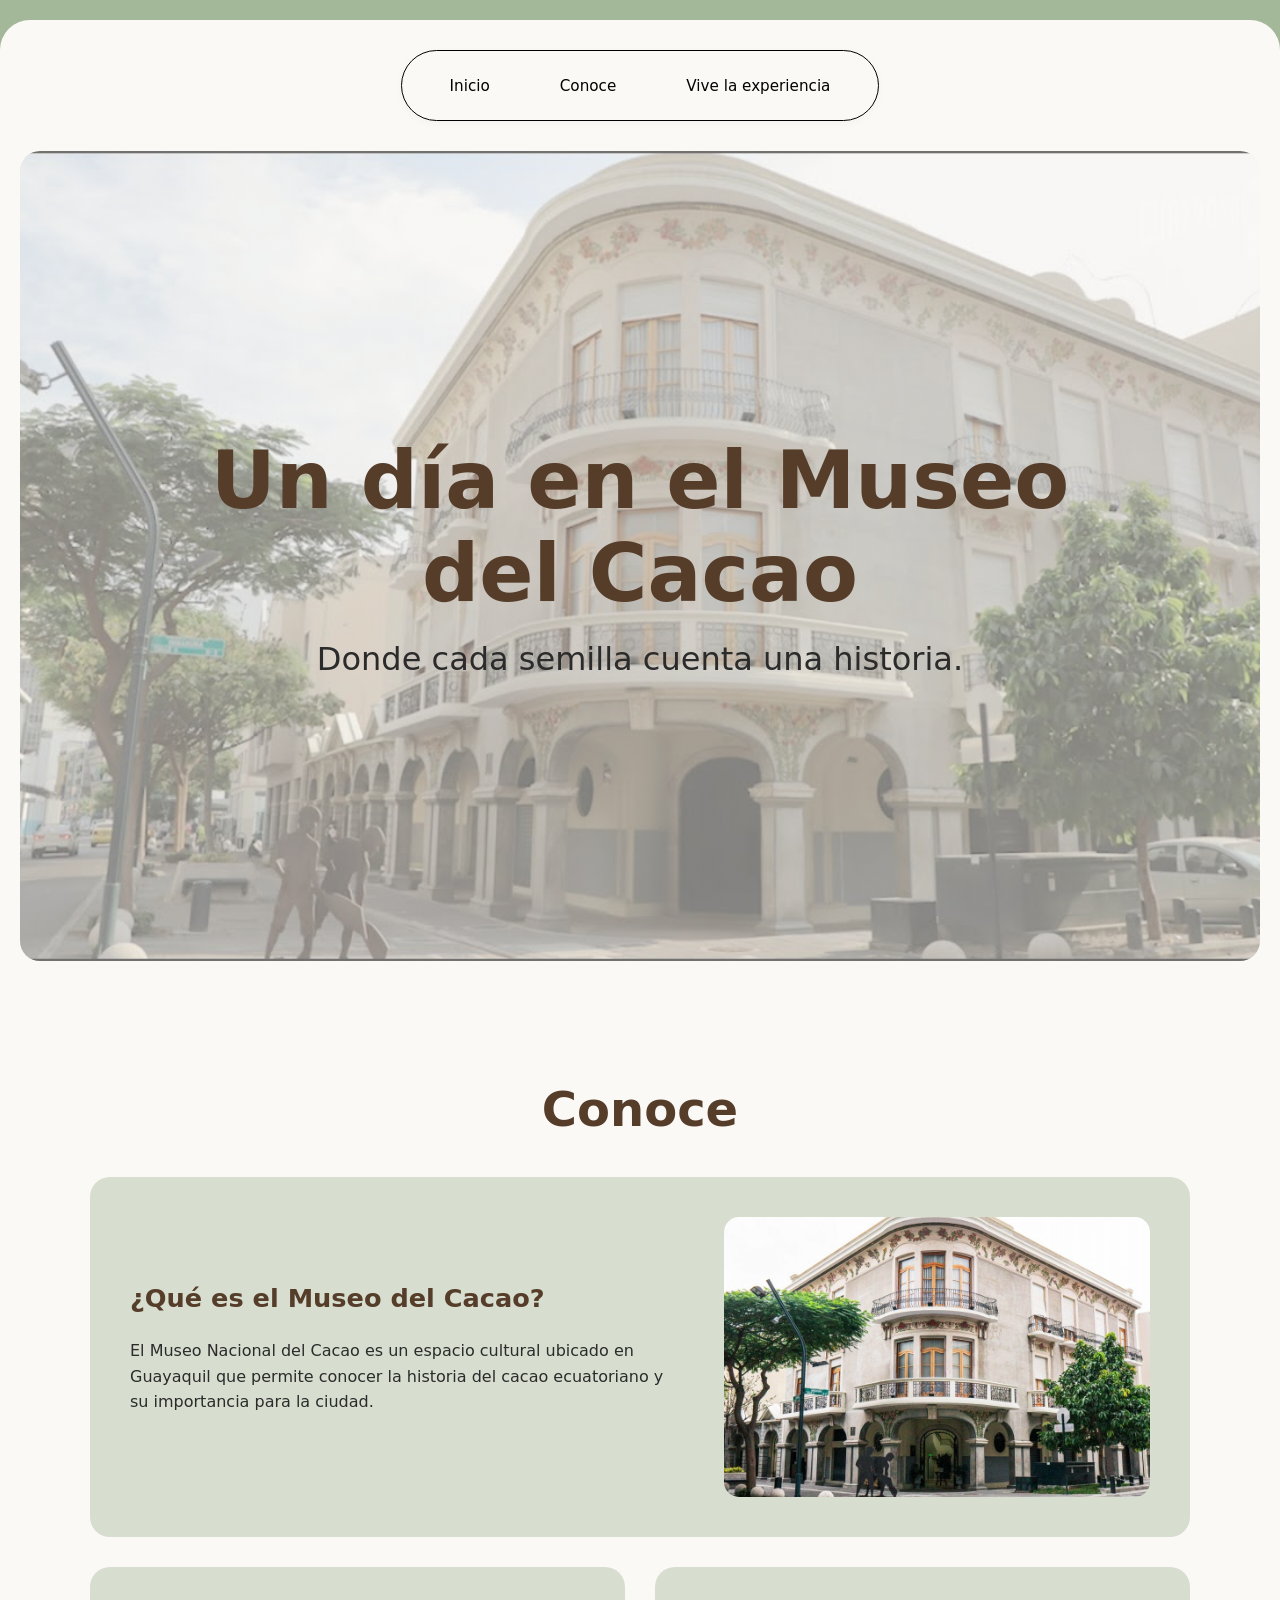
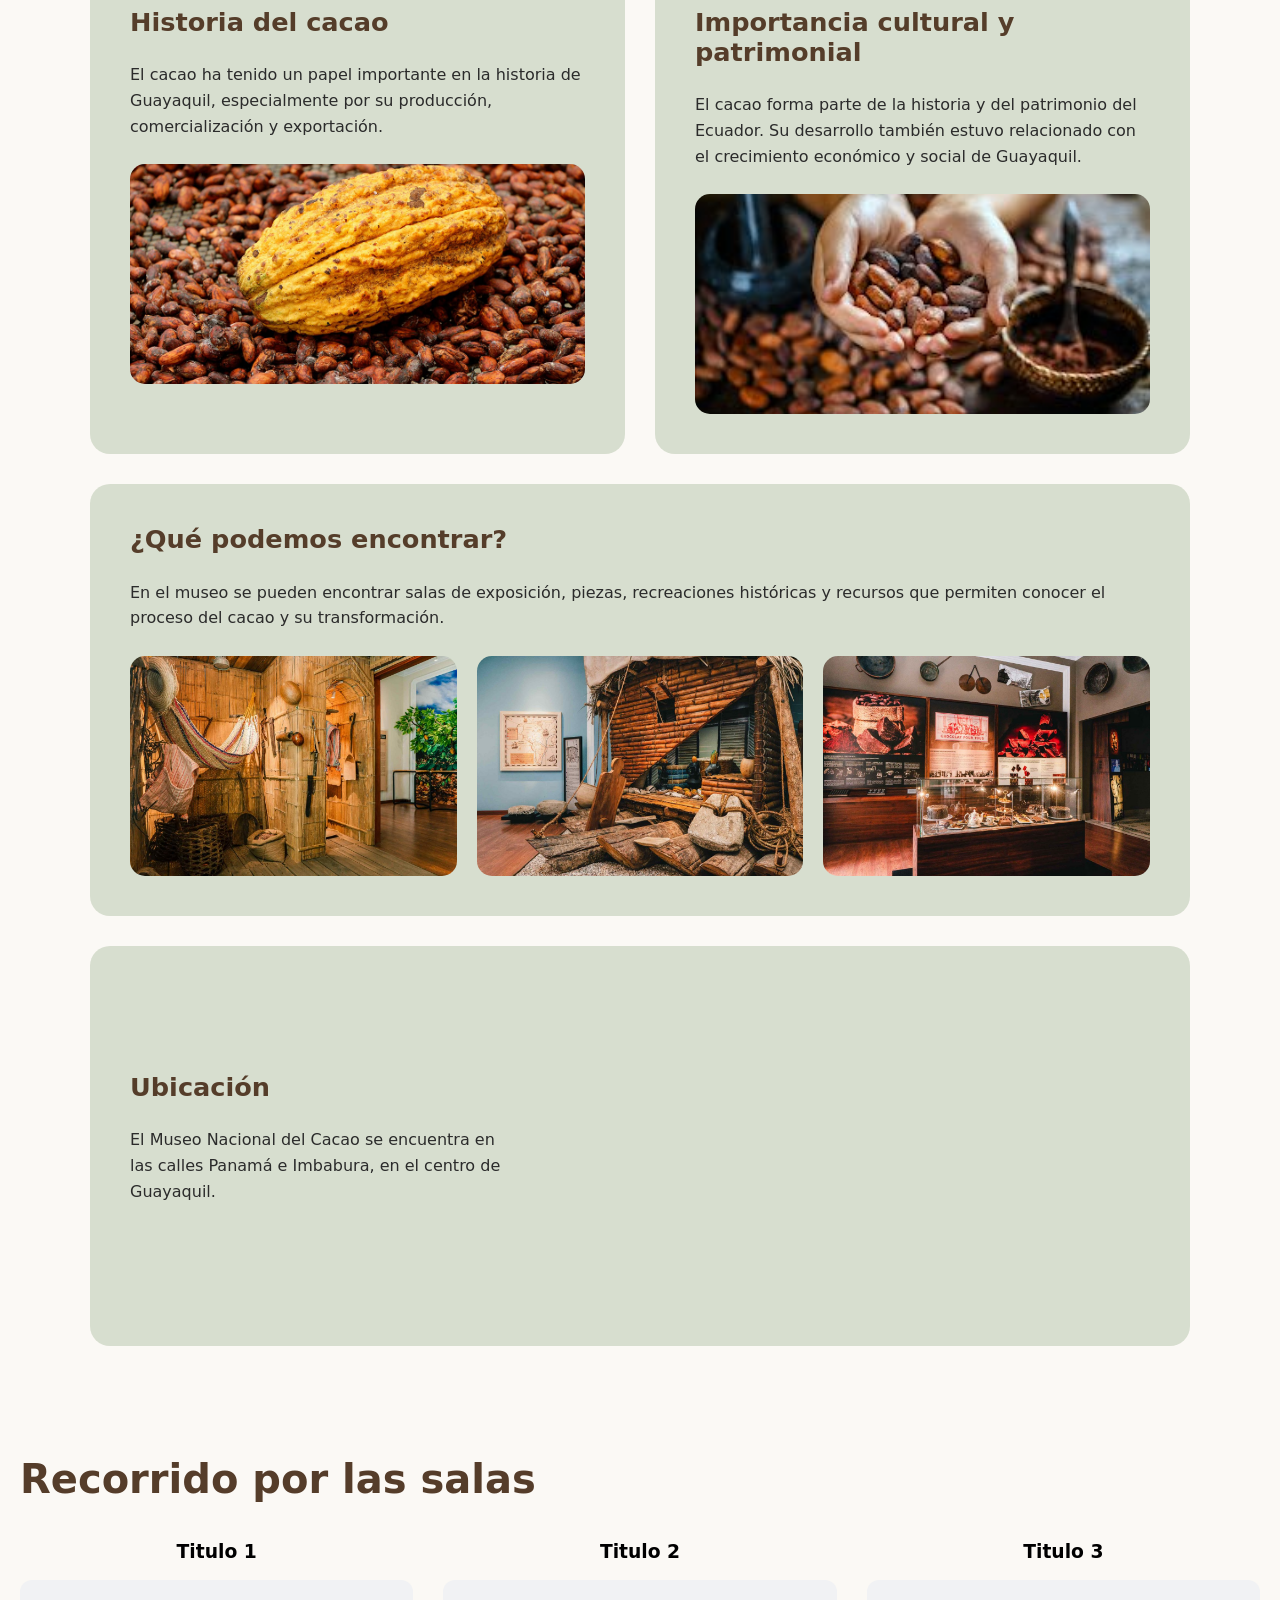
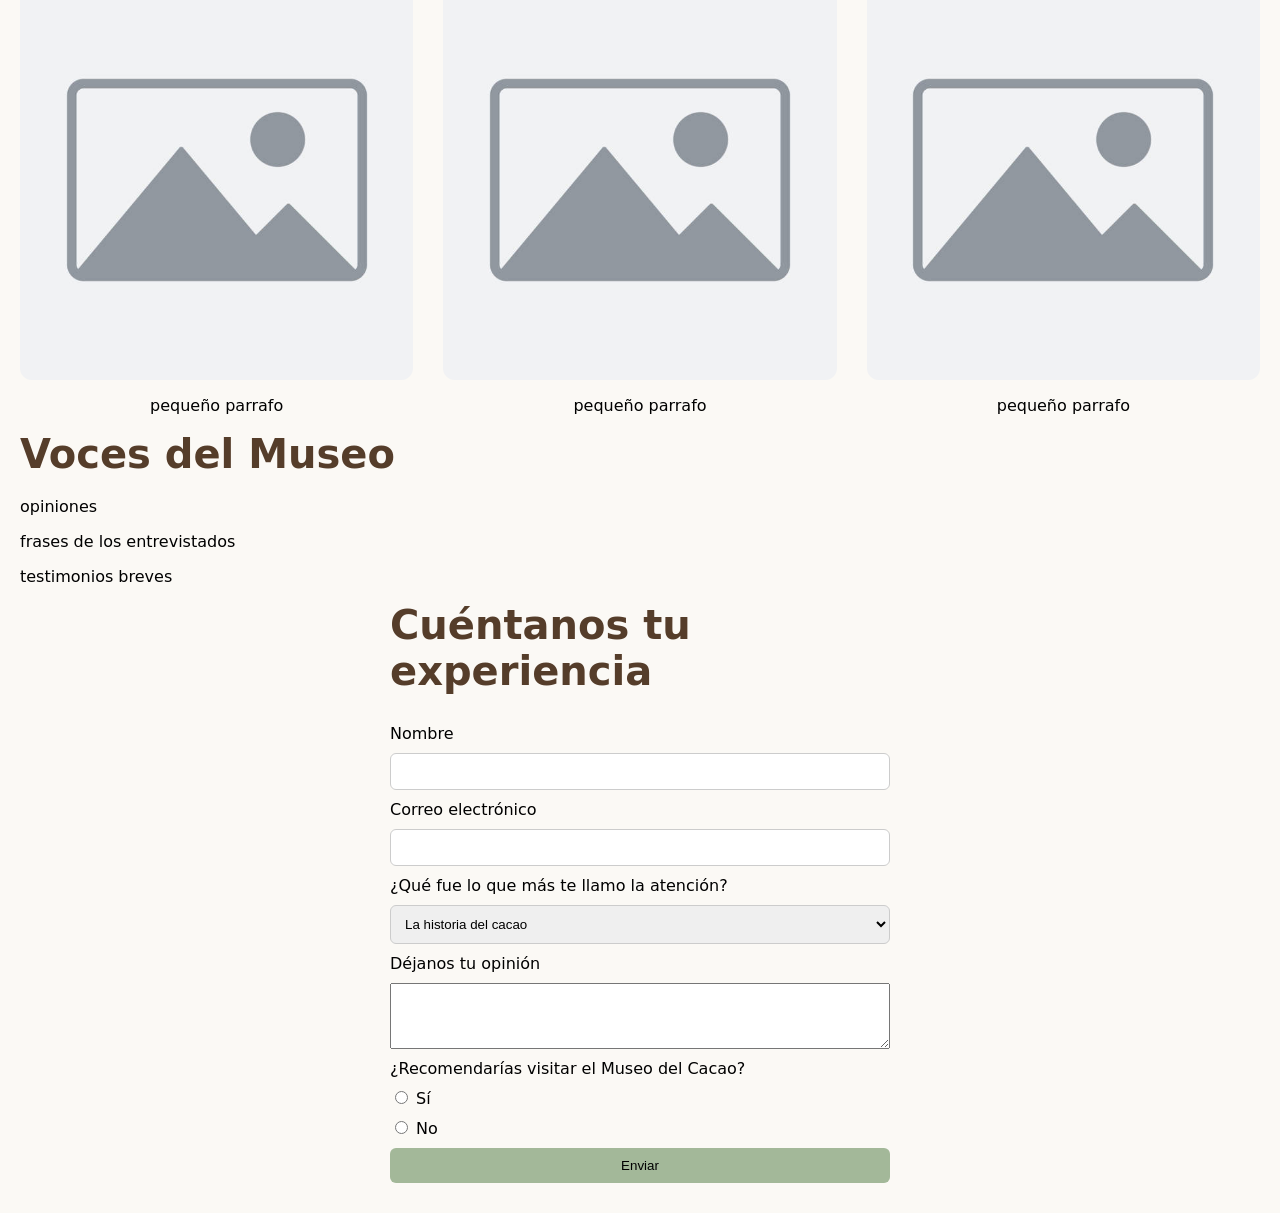
==== index.html @ 62848982 "Update Vive la experiencia" ====
<! DOCTYPE html>

    <html lang="es">

    <head>
        <meta charset="UTF-8">
        <meta name="viewport" content="width=device-width, initial-scale=1.0">
        <meta name="description" content="Visita al Museo del Cacao">
        <title>Un día en el Museo del Cacao</title>
        <link rel="stylesheet" href="estilos.css">
        <link rel="stylesheet" href="estilos-conoce.css">



    </head>


    <body>
        <main class="card-container">
            <header class="cabecera">
                <nav class="navbar" aria-label="Secciones">
                    <ul>
                        <li><a href="#inicio">Inicio</a></li>
                        <li><a href="#conoce">Conoce</a></li>
                        <li><a href="#experiencia">Vive la experiencia</a></li>
                    </ul>
                </nav>
            </header>

            <section id="inicio">
                <div class="intro-container">
                    <h1>Un día en el Museo del Cacao</h1>
                    <p>Donde cada semilla cuenta una historia.</p>
                </div>
            </section>

            <section id="conoce">
                <h2>Conoce</h2>

                <article class="conoce-card conoce-principal">

                    <div class="conoce-texto">
                        <h3>¿Qué es el Museo del Cacao?</h3>

                        <p>
                            El Museo Nacional del Cacao es un espacio cultural ubicado en
                            Guayaquil que permite conocer la historia del cacao ecuatoriano
                            y su importancia para la ciudad.
                        </p>
                    </div>

                    <figure class="conoce-imagen">
                        <img src="Museo.jpg" alt="Fachada del Museo Nacional del Cacao">
                    </figure>

                </article>

                <div class="conoce-doble">

                    <article class="conoce-card">

                        <h3>Historia del cacao</h3>

                        <p>
                            El cacao ha tenido un papel importante en la historia de
                            Guayaquil, especialmente por su producción, comercialización
                            y exportación.
                        </p>

                        <figure class="conoce-imagen-secundaria">
                            <img src="historia-cacao.jpg" alt="Representación de la historia del cacao">
                        </figure>

                    </article>


                    <article class="conoce-card">

                        <h3>Importancia cultural y patrimonial</h3>

                        <p>
                            El cacao forma parte de la historia y del patrimonio del Ecuador.
                            Su desarrollo también estuvo relacionado con el crecimiento
                            económico y social de Guayaquil.
                        </p>

                        <figure class="conoce-imagen-secundaria">
                            <img src="patrimonio-cacao.jpg" alt="Exposición cultural relacionada con el cacao">
                        </figure>

                    </article>

                </div>

                <article class="conoce-card conoce-contenido">

                    <h3>¿Qué podemos encontrar?</h3>

                    <p>
                        En el museo se pueden encontrar salas de exposición, piezas,
                        recreaciones históricas y recursos que permiten conocer el
                        proceso del cacao y su transformación.
                    </p>

                    <div class="conoce-imagenes-contenido">

                        <figure>
                            <img src="Museo-interior.jpg" alt="Interior del Museo Nacional del Cacao">
                        </figure>

                        <figure>
                            <img src="Museo-sala.jpg" alt="Sala de exposición del Museo Nacional del Cacao">
                        </figure>

                        <figure>
                            <img src="Museo-cacao.jpg" alt="Exposición relacionada con el cacao">
                        </figure>

                    </div>

                </article>

                <article class="conoce-card conoce-ubicacion">

                    <div class="conoce-texto">
                        <h3>Ubicación</h3>

                        <p>
                            El Museo Nacional del Cacao se encuentra en las calles Panamá
                            e Imbabura, en el centro de Guayaquil.
                        </p>

                    </div>

                    <div class="conoce-mapa">
                        <iframe
                            src="https://www.google.com/maps/embed?pb=!1m18!1m12!1m3!1d15947.635789418046!2d-79.8890866911447!3d-2.188200764825209!2m3!1f0!2f0!3f0!3m2!1i1024!2i768!4f13.1!3m3!1m2!1s0x902d6dd5ea960ba3%3A0x5b4a34d8ff7a24ce!2sMuseo%20Nacional%20del%20Cacao%20-%20Guayaquil!5e0!3m2!1ses-419!2sec!4v1791414735015!5m2!1ses-419!2sec"
                            width="400" height="300" style="border:0;" allowfullscreen="" loading="lazy"
                            referrerpolicy="strict-origin-when-cross-origin"
                            title="Ubicación del Museo Nacional del Cacao"></iframe>
                    </div>

                </article>
            </section>




            <section id="experiencia">
                <h2>Recorrido por las salas</h2>

                <div class="recorrido">

                    <article class="etapa">
                        <h3>Titulo 1</h3>
                        <img src="foto_a_cambiar.jpg" alt="titulo de la foto">
                        <p>pequeño parrafo</p>
                    </article>

                    <article class="etapa">
                        <h3>Titulo 2</h3>
                        <img src="foto_a_cambiar.jpg" alt="titulo">
                        <p>pequeño parrafo</p>
                    </article>


                    <article class="etapa">
                        <h3>Titulo 3</h3>
                        <img src="foto_a_cambiar.jpg" alt="titulo">
                        <p>pequeño parrafo</p>
                    </article>

                </div>

                <h2>Voces del Museo</h2>
                <p>opiniones</p>
                <p>frases de los entrevistados</p>
                <p>testimonios breves</p>



                <form method="get" class="formulario">

                    <h2>Cuéntanos tu experiencia</h2>

                    <label for="nombre">Nombre</label>
                    <input type="text" id="nombre" name="nombre" required autocomplete="name">

                    <label for="correo">Correo electrónico</label>
                    <input type="email" id="correo" name="correo" required autocomplete="email">

                    <label for="atencion">¿Qué fue lo que más te llamo la atención?</label>
                    <select id="atencion" name="atencion">
                        <option value="historia">La historia del cacao</option>
                        <option value="actividades">Las actividades</option>
                        <option value="exhibiciones">Las exhibiciones</option>
                        <option value="otro">Otro</option>
                    </select>

                    <label for="mensaje">Déjanos tu opinión</label>
                    <textarea id="mensaje" name="mensaje" rows="4" minlength="10" required></textarea>

                    <label>¿Recomendarías visitar el Museo del Cacao?</label>

                    <label>
                        <input type="radio" name="recomendaria" value="si" required>
                        Sí
                    </label>

                    <label>
                        <input type="radio" name="recomendaria" value="no">
                        No
                    </label>

                    <button type="submit">Enviar</button>
                </form>


            </section>

        </main>

    </body>

    </html>
---- estilos.css ----
body {
  margin: 0;
  padding: 0;
  background-color: #a3b899;
  font-family: system-ui, -apple-system, sans-serif;
}


.card-container {
  background-color: #fbf9f5;
  border-top-left-radius: 30px;
  border-top-right-radius: 30px;
  margin-top: 20px;
  padding: 30px 20px;
  min-height: 100vh;
  box-sizing: border-box;

  display: flex;
  flex-direction: column;


}

.cabecera {
  display: flex;
  justify-content: center;
  width: 100%;
  margin-bottom: 30px;
}


.navbar {
  display: flex;
  align-items: center;
  justify-content: center;
  padding: 25px 48px;
  background-color: transparent;
  border: 1px solid #000000;
  border-radius: 9999px;
  box-shadow: 0 2px 8px rgba(0, 0, 0, 0.03);
}



.navbar ul {
  display: flex;
  align-items: center;
  gap: 70px;
  list-style: none;
  margin: 0;
  padding: 0;
}

.navbar a {
  color: #000000;
  text-decoration: none;
  font-weight: 500;
  font-size: 0.95rem;
}


#inicio {
  min-height: 90vh;

  background-image:
    linear-gradient(rgba(251, 249, 245, 0.45), rgba(251, 249, 245, 0.45)),
    url("fondo_museo.jpg");

  background-size: cover;
  background-position: center;
  border-radius: 20px;

  display: flex;
  align-items: center;
  justify-content: center;
}

.intro-container {
  max-width: 900px;
  text-align: center;
  margin: 0;
}

.intro-container h1 {
  color: #553d2a;
  font-size: 5rem;
  margin: 0 0 20px 0;
}

.intro-container p {
  color: #2b2b2b;
  font-size: 2rem;
  margin: 0;
}


.recorrido {
  display: grid;
  grid-template-columns: repeat(3, 1fr);
  gap: 30px;
  max-width: 1400px;
  width: 100%;
  margin: 0 auto;
  text-align: center;
}

#experiencia h2 {
  color: #553d2a;
  font-size: 2.5rem;
  margin: 0 0 20px 0;
}

.etapa img {
  width: 100%;
  height: 400px;
  object-fit: cover;
  border-radius: 12px;

}

.formulario {
  display: flex;
  flex-direction: column;
  gap: 10px;
  max-width: 500;
  margin: 0 auto;
}

.formulario input,
.formulario select {
  padding: 10px;
  border-radius: 6px;
  border: 1px solid #ccc;
}

.formulario button {
  padding: 10px;
  border: black;
  border-radius: 6px;
  cursor: pointer;
  background-color: #a3b899;
@media (max-width: 768px) {
    .navbar {
        max-width: 100%;
        padding: 15px;
        box-sizing: border-box;
    }

    .navbar ul {
        gap: 15px;
        flex-wrap: wrap;
        justify-content: center;
    }

    .intro-container h1 {
        font-size: 2.5rem;
    }

    .intro-container p {
        font-size: 1.2rem;
    }
}
---- estilos-conoce.css ----
#conoce {
    padding: 80px 20px;
    font-family: system-ui, -apple-system, sans-serif;
}

#conoce h2 {
    color: #553d2a;
    font-size: 3rem;
    text-align: center;
    margin-bottom: 40px;
}

#conoce .conoce-principal {
    max-width: 1100px;
    margin: 0 auto 30px auto;
    padding: 40px;

    background-color: #a3b899;
    border-radius: 20px;

    display: grid;
    grid-template-columns: 1.3fr 1fr;
    gap: 40px;
    align-items: center;

    box-sizing: border-box;
}

#conoce .conoce-principal h3 {
    color: #553d2a;
    font-size: 1.6rem;
    margin-top: 0;
}

#conoce .conoce-principal p {
    color: #2b2b2b;
    line-height: 1.6;
}

#conoce .conoce-imagen {
    margin: 0;
}

#conoce .conoce-imagen img {
    width: 100%;
    height: 280px;
    object-fit: cover;
    border-radius: 15px;
    display: block;
}

#conoce .conoce-doble {
    max-width: 1100px;
    margin: 0 auto 30px auto;

    display: grid;
    grid-template-columns: 1fr 1fr;
    gap: 30px;
}

#conoce .conoce-card {
    background-color: #a3b8996a;
    border-radius: 20px;
    padding: 40px;
    box-sizing: border-box;
}

#conoce .conoce-card h3 {
    color: #553d2a;
    font-size: 1.6rem;
    margin-top: 0;
}

#conoce .conoce-card p {
    color: #2b2b2b;
    line-height: 1.6;
}

#conoce .conoce-imagen-secundaria {
    margin: 25px 0 0 0;
}

#conoce .conoce-imagen-secundaria img {
    width: 100%;
    height: 220px;
    object-fit: cover;
    border-radius: 15px;
    display: block;
}

#conoce .conoce-contenido {
    max-width: 1100px;
    margin: 0 auto 30px auto;
}

#conoce .conoce-imagenes-contenido {
    display: flex;
    gap: 20px;
    margin-top: 25px;
}

#conoce .conoce-imagenes-contenido figure {
    flex: 1;
    margin: 0;
}

#conoce .conoce-imagenes-contenido img {
    width: 100%;
    height: 220px;
    object-fit: cover;
    border-radius: 15px;
    display: block;
}

/* Ubicación */

#conoce .conoce-ubicacion {
    max-width: 1100px;
    margin: 0 auto 30px auto;

    display: grid;
    grid-template-columns: 1fr 1.5fr;
    gap: 40px;
    align-items: center;
}

#conoce .conoce-mapa iframe {
    width: 100%;
    height: 320px;
    border: 0;
    border-radius: 15px;
    display: block;
}


/* Diseño adaptable para celulares */

@media (max-width: 768px) {

    #conoce {
        padding: 40px 15px;
    }

    #conoce h2 {
        font-size: 2rem;
    }

    #conoce .conoce-principal,
    #conoce .conoce-doble,
    #conoce .conoce-ubicacion {
        grid-template-columns: 1fr;
    }

    #conoce .conoce-principal,
    #conoce .conoce-card {
        padding: 20px;
    }

    #conoce .conoce-imagenes-contenido {
        flex-direction: column;
    }

    #conoce .conoce-imagen img,
    #conoce .conoce-imagen-secundaria img,
    #conoce .conoce-imagenes-contenido img {
        max-width: 100%;
        height: auto;
    }

    #conoce .conoce-mapa iframe {
        max-width: 100%;
    }
}
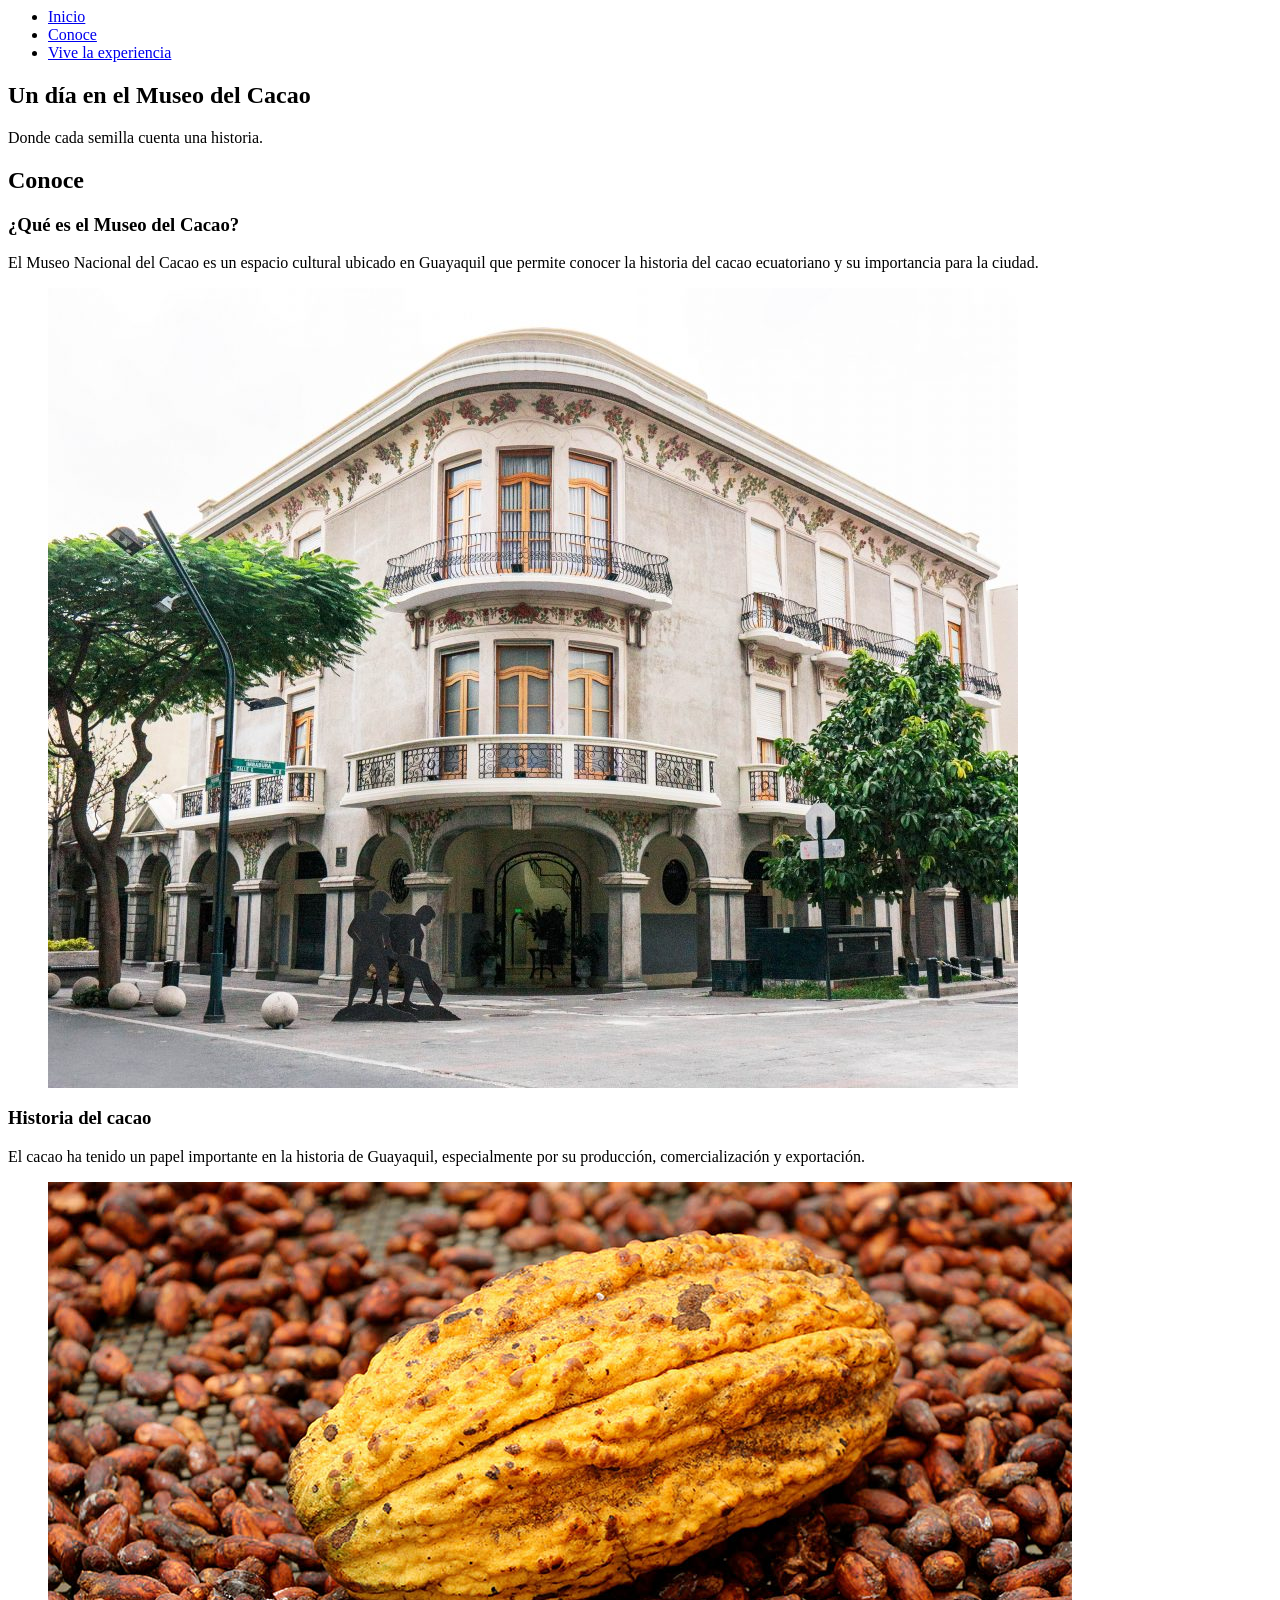
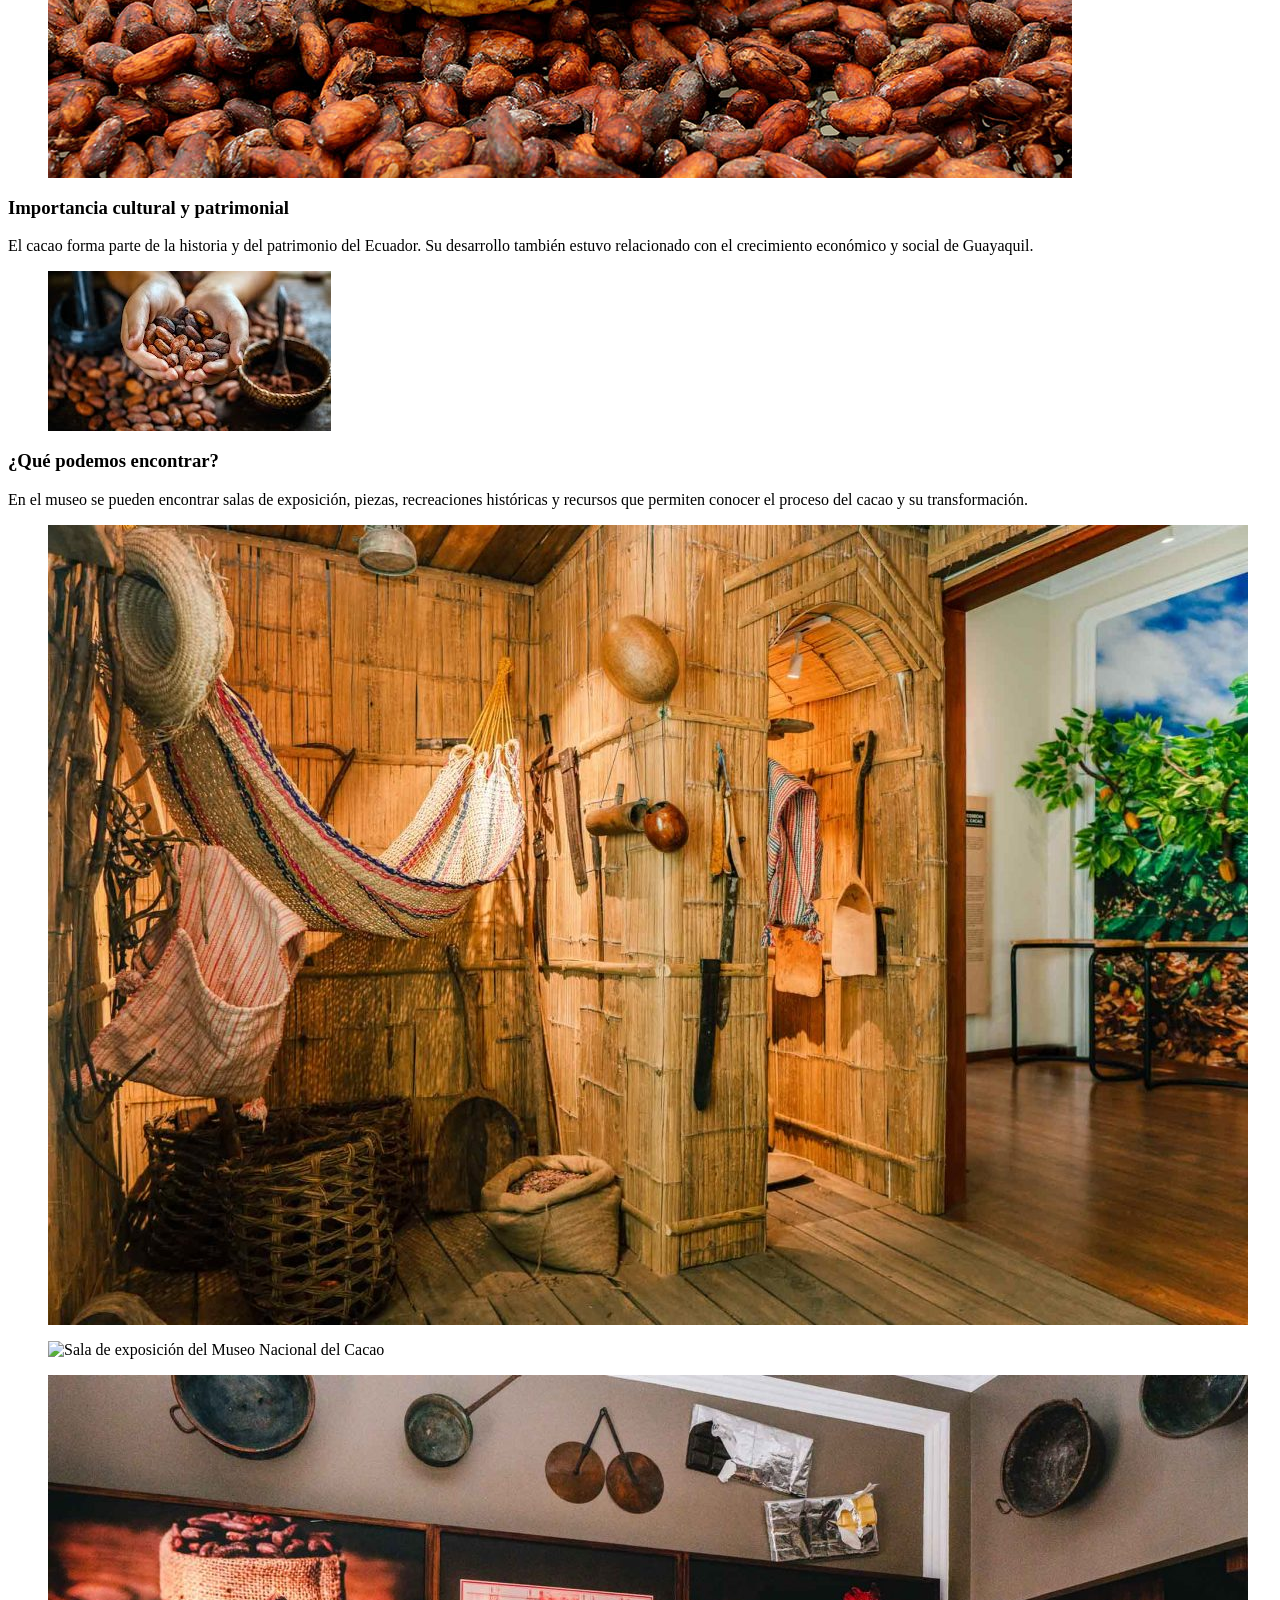
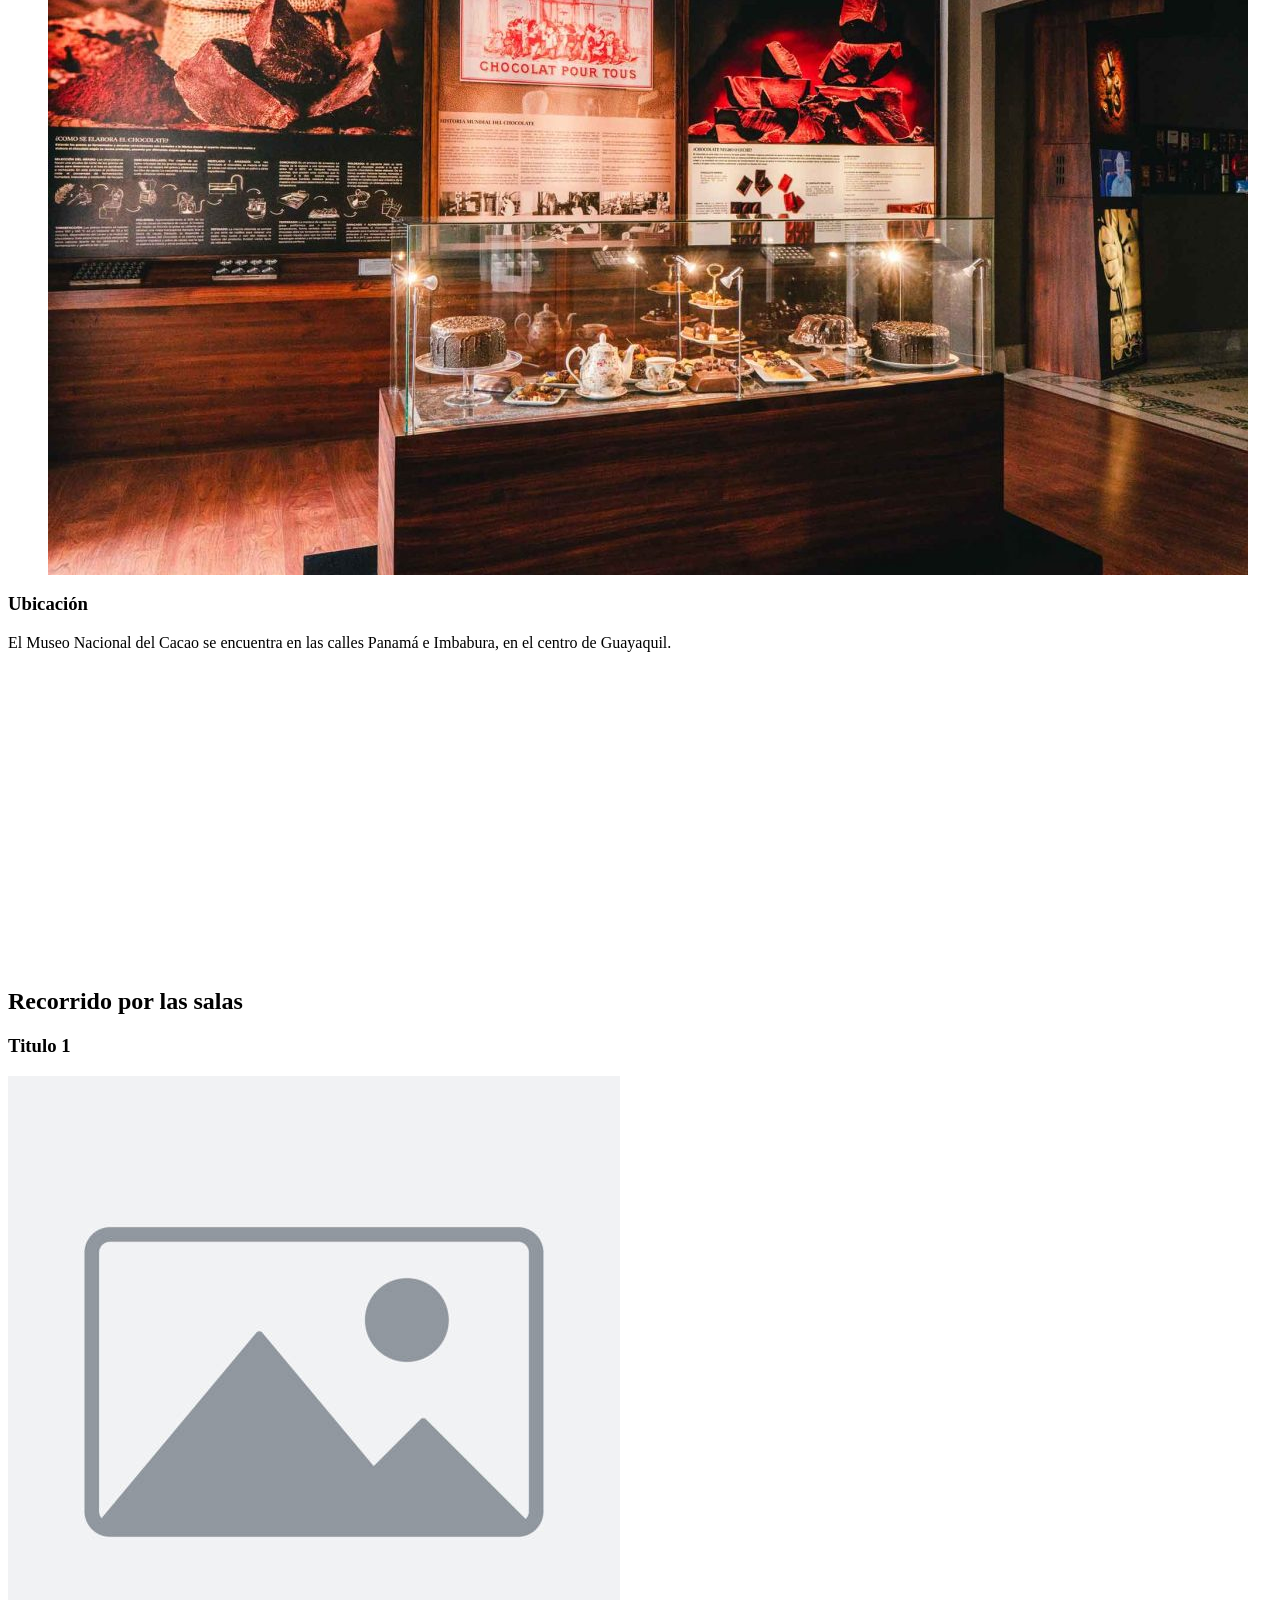
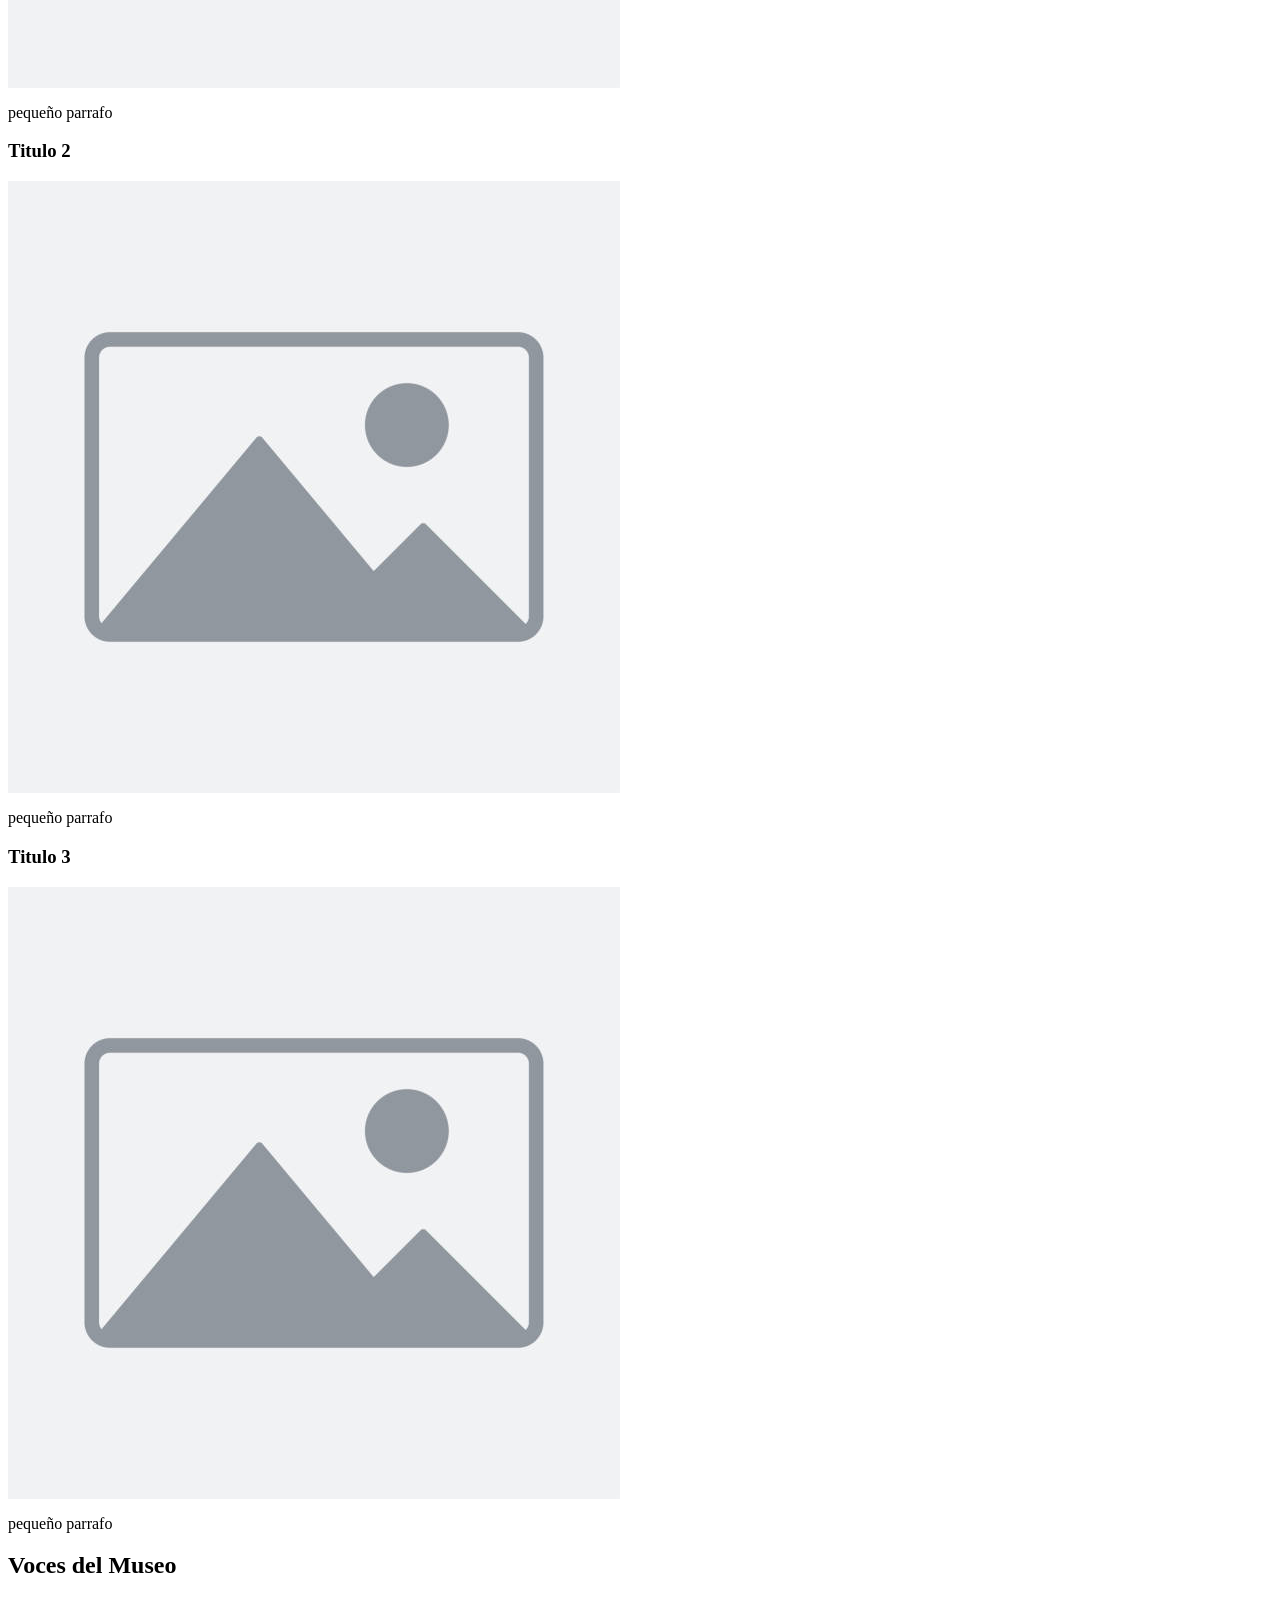
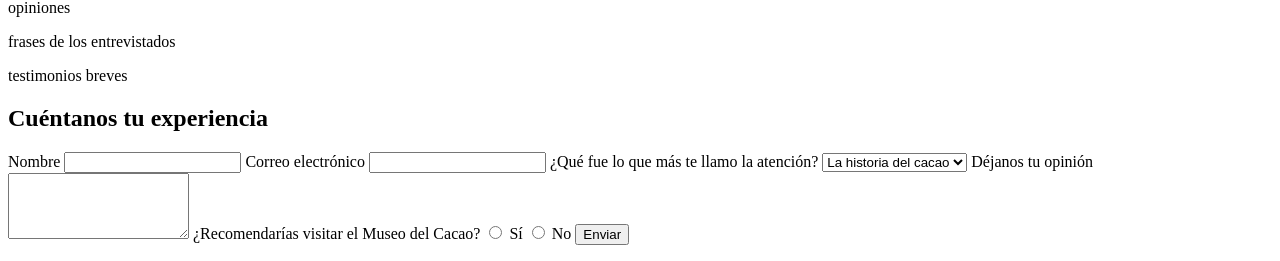
==== commit f1c33767: "Organizar archivos del proyecto en carpetas" ====
--- a/index.html
+++ b/index.html
@@ -7,8 +7,8 @@
         <meta name="viewport" content="width=device-width, initial-scale=1.0">
         <meta name="description" content="Visita al Museo del Cacao">
         <title>Un día en el Museo del Cacao</title>
-        <link rel="stylesheet" href="estilos.css">
-        <link rel="stylesheet" href="estilos-conoce.css">
+        <link rel="stylesheet" href="styles/">
+        <link rel="stylesheet" href="estyles/estilos-conoce.css">
 
 
 
@@ -50,7 +50,7 @@
                     </div>
 
                     <figure class="conoce-imagen">
-                        <img src="Museo.jpg" alt="Fachada del Museo Nacional del Cacao">
+                        <img src="images/Museo.jpg" alt="Fachada del Museo Nacional del Cacao">
                     </figure>
 
                 </article>
@@ -68,7 +68,7 @@
                         </p>
 
                         <figure class="conoce-imagen-secundaria">
-                            <img src="historia-cacao.jpg" alt="Representación de la historia del cacao">
+                            <img src="images/historia-cacao.jpg" alt="Representación de la historia del cacao">
                         </figure>
 
                     </article>
@@ -85,7 +85,7 @@
                         </p>
 
                         <figure class="conoce-imagen-secundaria">
-                            <img src="patrimonio-cacao.jpg" alt="Exposición cultural relacionada con el cacao">
+                            <img src="images/patrimonio-cacao.jpg" alt="Exposición cultural relacionada con el cacao">
                         </figure>
 
                     </article>
@@ -105,15 +105,15 @@
                     <div class="conoce-imagenes-contenido">
 
                         <figure>
-                            <img src="Museo-interior.jpg" alt="Interior del Museo Nacional del Cacao">
+                            <img src="images/Museo-interior.jpg" alt="Interior del Museo Nacional del Cacao">
                         </figure>
 
                         <figure>
-                            <img src="Museo-sala.jpg" alt="Sala de exposición del Museo Nacional del Cacao">
+                            <img src="images/Museo-sala.jpg" alt="Sala de exposición del Museo Nacional del Cacao">
                         </figure>
 
                         <figure>
-                            <img src="Museo-cacao.jpg" alt="Exposición relacionada con el cacao">
+                            <img src="images/Museo-cacao.jpg" alt="Exposición relacionada con el cacao">
                         </figure>
 
                     </div>
@@ -153,20 +153,20 @@
 
                     <article class="etapa">
                         <h3>Titulo 1</h3>
-                        <img src="foto_a_cambiar.jpg" alt="titulo de la foto">
+                        <img src="images/foto_a_cambiar.jpg" alt="titulo de la foto">
                         <p>pequeño parrafo</p>
                     </article>
 
                     <article class="etapa">
                         <h3>Titulo 2</h3>
-                        <img src="foto_a_cambiar.jpg" alt="titulo">
+                        <img src="images/foto_a_cambiar.jpg" alt="titulo">
                         <p>pequeño parrafo</p>
                     </article>
 
 
                     <article class="etapa">
                         <h3>Titulo 3</h3>
-                        <img src="foto_a_cambiar.jpg" alt="titulo">
+                        <img src="images/foto_a_cambiar.jpg" alt="titulo">
                         <p>pequeño parrafo</p>
                     </article>
 
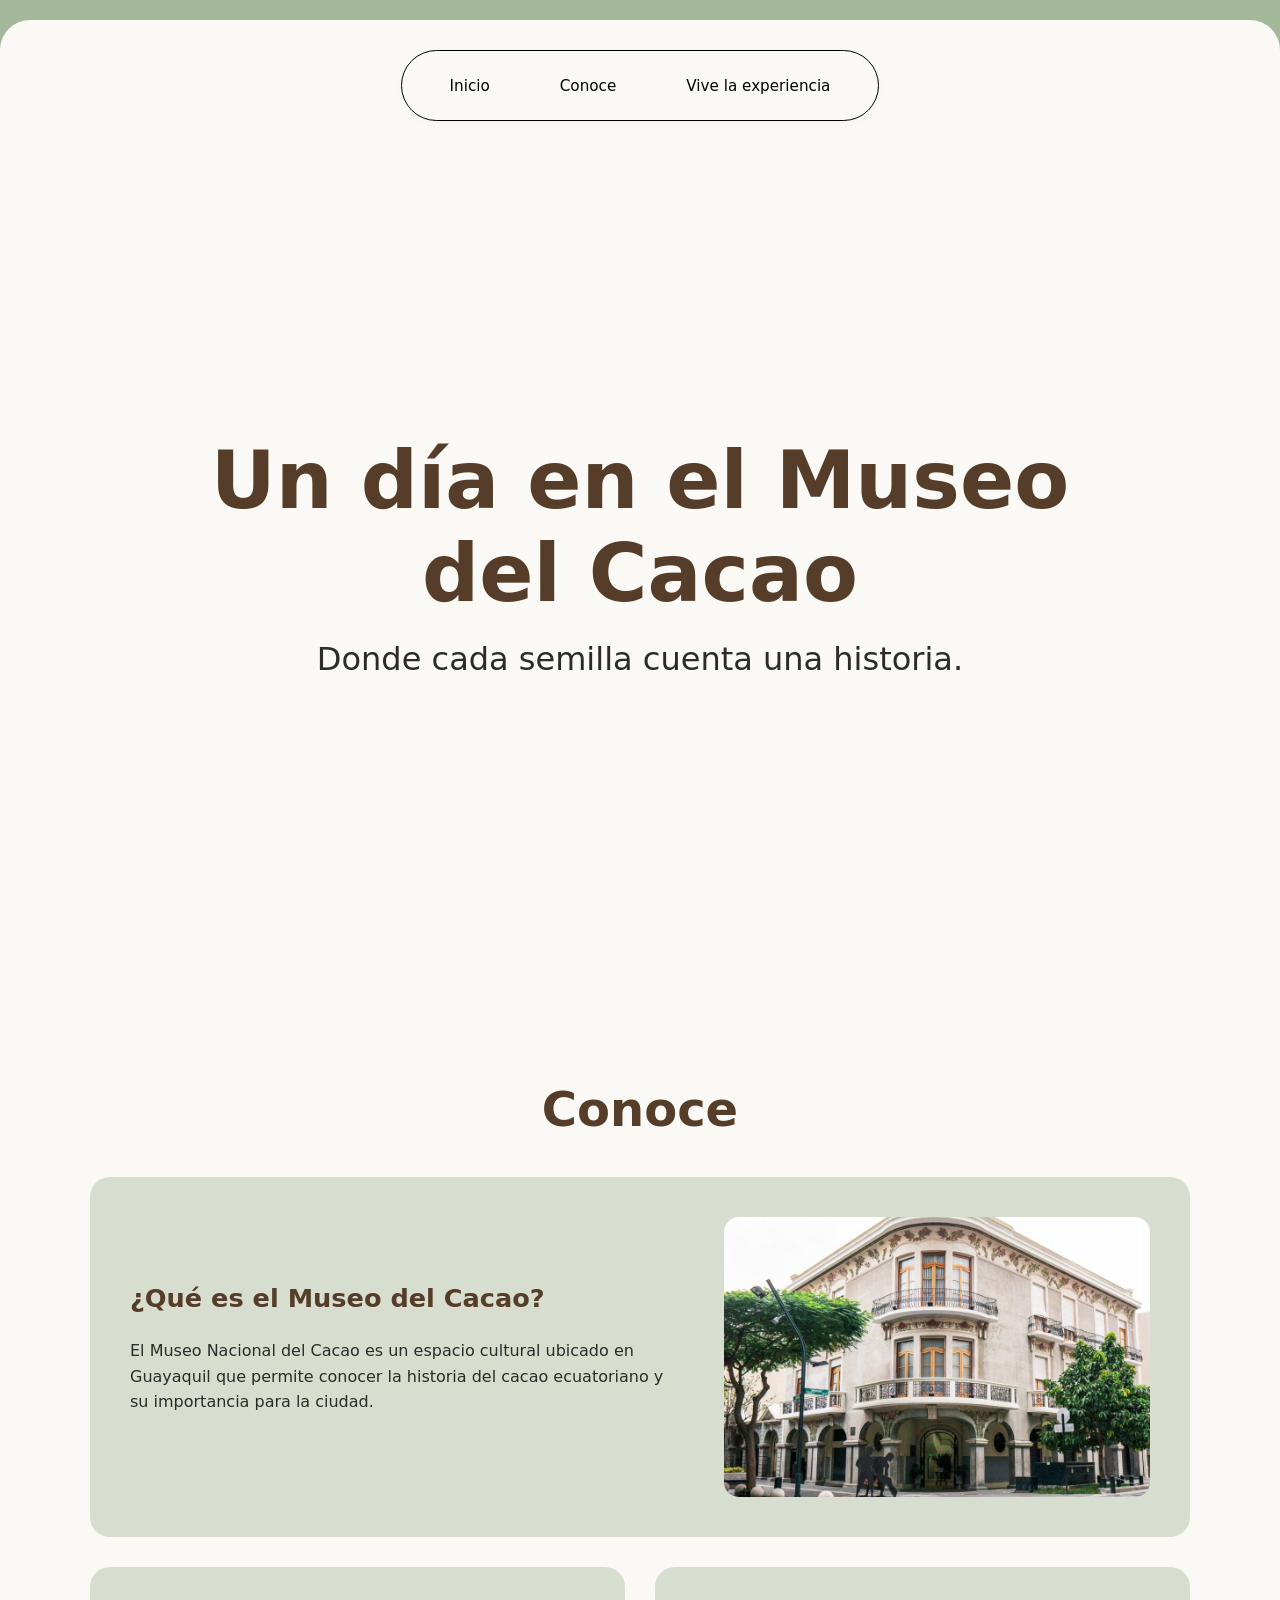
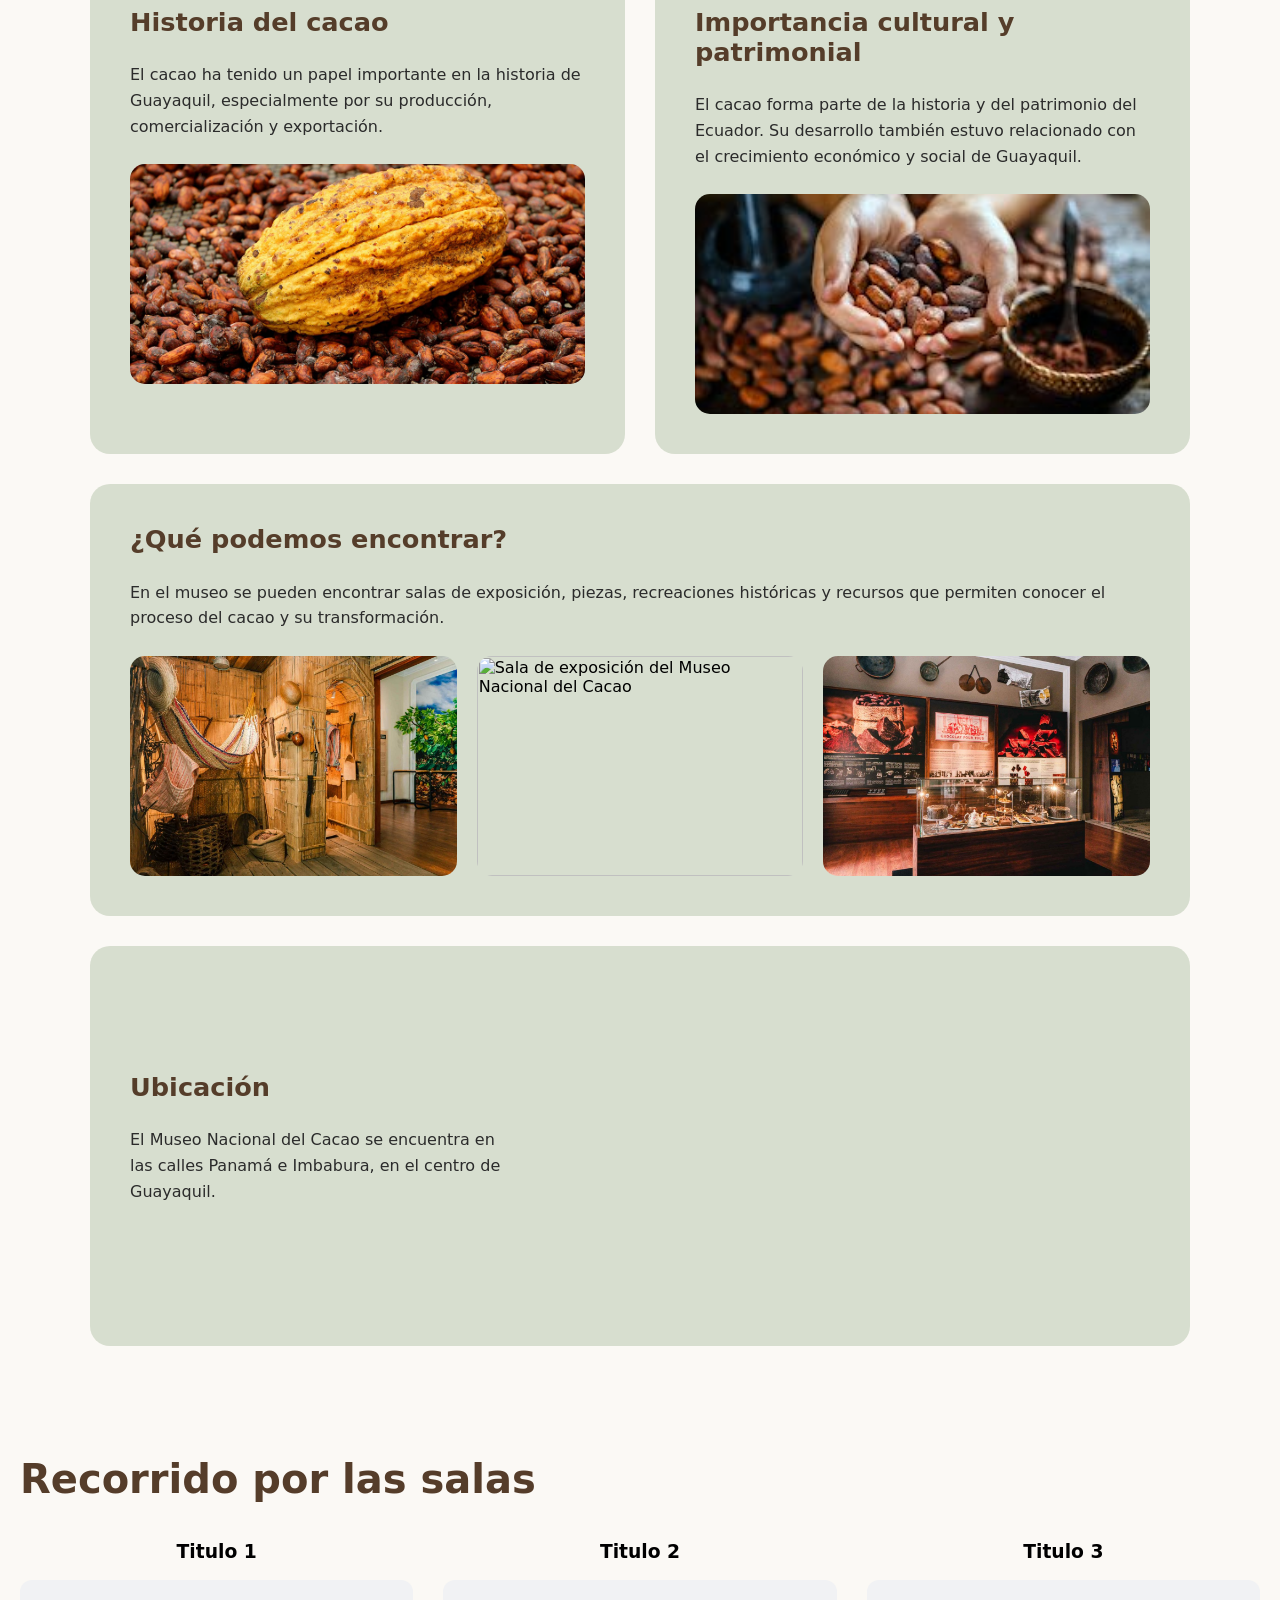
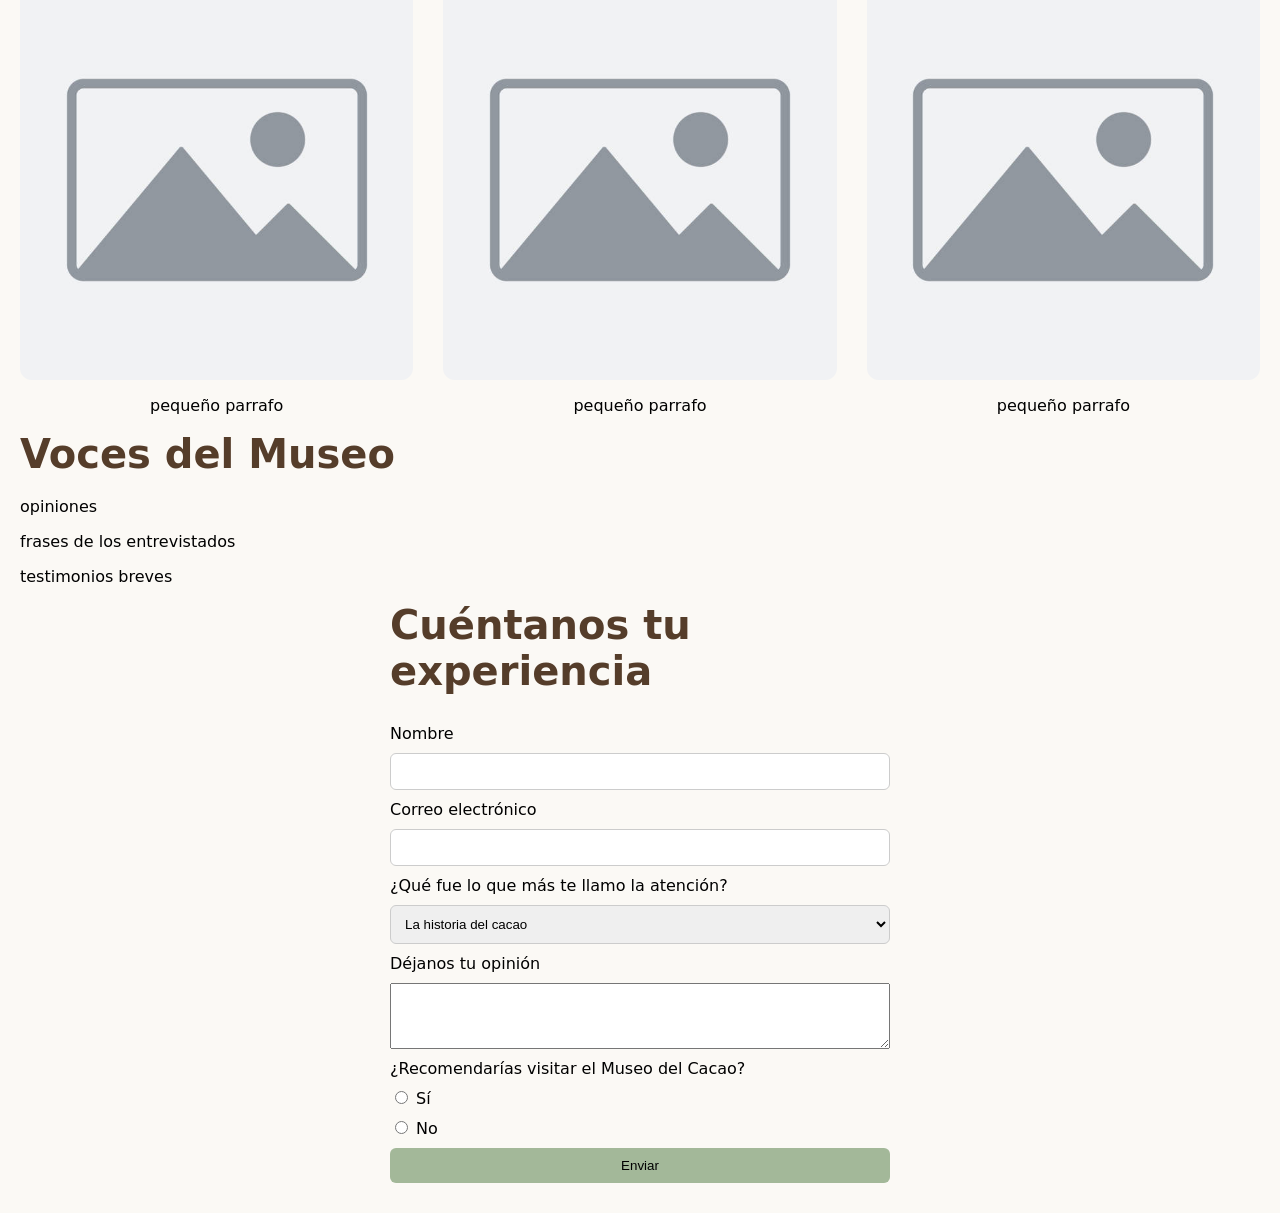
==== commit f9e5dce9: "Update index.html" ====
--- a/index.html
+++ b/index.html
@@ -7,8 +7,8 @@
         <meta name="viewport" content="width=device-width, initial-scale=1.0">
         <meta name="description" content="Visita al Museo del Cacao">
         <title>Un día en el Museo del Cacao</title>
-        <link rel="stylesheet" href="styles/">
-        <link rel="stylesheet" href="estyles/estilos-conoce.css">
+        <link rel="stylesheet" href="styles/estilos.css">
+        <link rel="stylesheet" href="styles/estilos-conoce.css">
 
 
 
--- a/styles/estilos.css
+++ b/styles/estilos.css
@@ -0,0 +1,162 @@
+body {
+  margin: 0;
+  padding: 0;
+  background-color: #a3b899;
+  font-family: system-ui, -apple-system, sans-serif;
+}
+
+
+.card-container {
+  background-color: #fbf9f5;
+  border-top-left-radius: 30px;
+  border-top-right-radius: 30px;
+  margin-top: 20px;
+  padding: 30px 20px;
+  min-height: 100vh;
+  box-sizing: border-box;
+
+  display: flex;
+  flex-direction: column;
+
+
+}
+
+.cabecera {
+  display: flex;
+  justify-content: center;
+  width: 100%;
+  margin-bottom: 30px;
+}
+
+
+.navbar {
+  display: flex;
+  align-items: center;
+  justify-content: center;
+  padding: 25px 48px;
+  background-color: transparent;
+  border: 1px solid #000000;
+  border-radius: 9999px;
+  box-shadow: 0 2px 8px rgba(0, 0, 0, 0.03);
+}
+
+
+
+.navbar ul {
+  display: flex;
+  align-items: center;
+  gap: 70px;
+  list-style: none;
+  margin: 0;
+  padding: 0;
+}
+
+.navbar a {
+  color: #000000;
+  text-decoration: none;
+  font-weight: 500;
+  font-size: 0.95rem;
+}
+
+
+#inicio {
+  min-height: 90vh;
+
+  background-image:
+    linear-gradient(rgba(251, 249, 245, 0.45), rgba(251, 249, 245, 0.45)),
+    url("images/fondo_museo.jpg");
+
+  background-size: cover;
+  background-position: center;
+  border-radius: 20px;
+
+  display: flex;
+  align-items: center;
+  justify-content: center;
+}
+
+.intro-container {
+  max-width: 900px;
+  text-align: center;
+  margin: 0;
+}
+
+.intro-container h1 {
+  color: #553d2a;
+  font-size: 5rem;
+  margin: 0 0 20px 0;
+}
+
+.intro-container p {
+  color: #2b2b2b;
+  font-size: 2rem;
+  margin: 0;
+}
+
+
+.recorrido {
+  display: grid;
+  grid-template-columns: repeat(3, 1fr);
+  gap: 30px;
+  max-width: 1400px;
+  width: 100%;
+  margin: 0 auto;
+  text-align: center;
+}
+
+#experiencia h2 {
+  color: #553d2a;
+  font-size: 2.5rem;
+  margin: 0 0 20px 0;
+}
+
+.etapa img {
+  width: 100%;
+  height: 400px;
+  object-fit: cover;
+  border-radius: 12px;
+
+}
+
+.formulario {
+  display: flex;
+  flex-direction: column;
+  gap: 10px;
+  max-width: 500;
+  margin: 0 auto;
+}
+
+.formulario input,
+.formulario select {
+  padding: 10px;
+  border-radius: 6px;
+  border: 1px solid #ccc;
+}
+
+.formulario button {
+  padding: 10px;
+  border: black;
+  border-radius: 6px;
+  cursor: pointer;
+  background-color: #a3b899;
+@media (max-width: 768px) {
+    .navbar {
+        max-width: 100%;
+        padding: 15px;
+        box-sizing: border-box;
+    }
+  }
+    .navbar ul {
+        gap: 15px;
+        flex-wrap: wrap;
+        justify-content: center;
+    }
+
+    .intro-container h1 {
+        font-size: 2.5rem;
+    }
+
+    .intro-container p {
+        font-size: 1.2rem;
+    }
+  }
--- a/styles/estilos-conoce.css
+++ b/styles/estilos-conoce.css
@@ -0,0 +1,175 @@
+#conoce {
+    padding: 80px 20px;
+    font-family: system-ui, -apple-system, sans-serif;
+}
+
+#conoce h2 {
+    color: #553d2a;
+    font-size: 3rem;
+    text-align: center;
+    margin-bottom: 40px;
+}
+
+#conoce .conoce-principal {
+    max-width: 1100px;
+    margin: 0 auto 30px auto;
+    padding: 40px;
+
+    background-color: #a3b899;
+    border-radius: 20px;
+
+    display: grid;
+    grid-template-columns: 1.3fr 1fr;
+    gap: 40px;
+    align-items: center;
+
+    box-sizing: border-box;
+}
+
+#conoce .conoce-principal h3 {
+    color: #553d2a;
+    font-size: 1.6rem;
+    margin-top: 0;
+}
+
+#conoce .conoce-principal p {
+    color: #2b2b2b;
+    line-height: 1.6;
+}
+
+#conoce .conoce-imagen {
+    margin: 0;
+}
+
+#conoce .conoce-imagen img {
+    width: 100%;
+    height: 280px;
+    object-fit: cover;
+    border-radius: 15px;
+    display: block;
+}
+
+#conoce .conoce-doble {
+    max-width: 1100px;
+    margin: 0 auto 30px auto;
+
+    display: grid;
+    grid-template-columns: 1fr 1fr;
+    gap: 30px;
+}
+
+#conoce .conoce-card {
+    background-color: #a3b8996a;
+    border-radius: 20px;
+    padding: 40px;
+    box-sizing: border-box;
+}
+
+#conoce .conoce-card h3 {
+    color: #553d2a;
+    font-size: 1.6rem;
+    margin-top: 0;
+}
+
+#conoce .conoce-card p {
+    color: #2b2b2b;
+    line-height: 1.6;
+}
+
+#conoce .conoce-imagen-secundaria {
+    margin: 25px 0 0 0;
+}
+
+#conoce .conoce-imagen-secundaria img {
+    width: 100%;
+    height: 220px;
+    object-fit: cover;
+    border-radius: 15px;
+    display: block;
+}
+
+#conoce .conoce-contenido {
+    max-width: 1100px;
+    margin: 0 auto 30px auto;
+}
+
+#conoce .conoce-imagenes-contenido {
+    display: flex;
+    gap: 20px;
+    margin-top: 25px;
+}
+
+#conoce .conoce-imagenes-contenido figure {
+    flex: 1;
+    margin: 0;
+}
+
+#conoce .conoce-imagenes-contenido img {
+    width: 100%;
+    height: 220px;
+    object-fit: cover;
+    border-radius: 15px;
+    display: block;
+}
+
+/* Ubicación */
+
+#conoce .conoce-ubicacion {
+    max-width: 1100px;
+    margin: 0 auto 30px auto;
+
+    display: grid;
+    grid-template-columns: 1fr 1.5fr;
+    gap: 40px;
+    align-items: center;
+}
+
+#conoce .conoce-mapa iframe {
+    width: 100%;
+    height: 320px;
+    border: 0;
+    border-radius: 15px;
+    display: block;
+}
+
+
+/* Diseño adaptable para celulares */
+
+@media (max-width: 768px) {
+
+    #conoce {
+        padding: 40px 15px;
+    }
+
+    #conoce h2 {
+        font-size: 2rem;
+    }
+
+    #conoce .conoce-principal,
+    #conoce .conoce-doble,
+    #conoce .conoce-ubicacion {
+        grid-template-columns: 1fr;
+    }
+
+    #conoce .conoce-principal,
+    #conoce .conoce-card {
+        padding: 20px;
+    }
+
+    #conoce .conoce-imagenes-contenido {
+        flex-direction: column;
+    }
+
+    #conoce .conoce-imagen img,
+    #conoce .conoce-imagen-secundaria img,
+    #conoce .conoce-imagenes-contenido img {
+        max-width: 100%;
+        height: auto;
+    }
+
+    #conoce .conoce-mapa iframe {
+        max-width: 100%;
+    }
+}
+
+
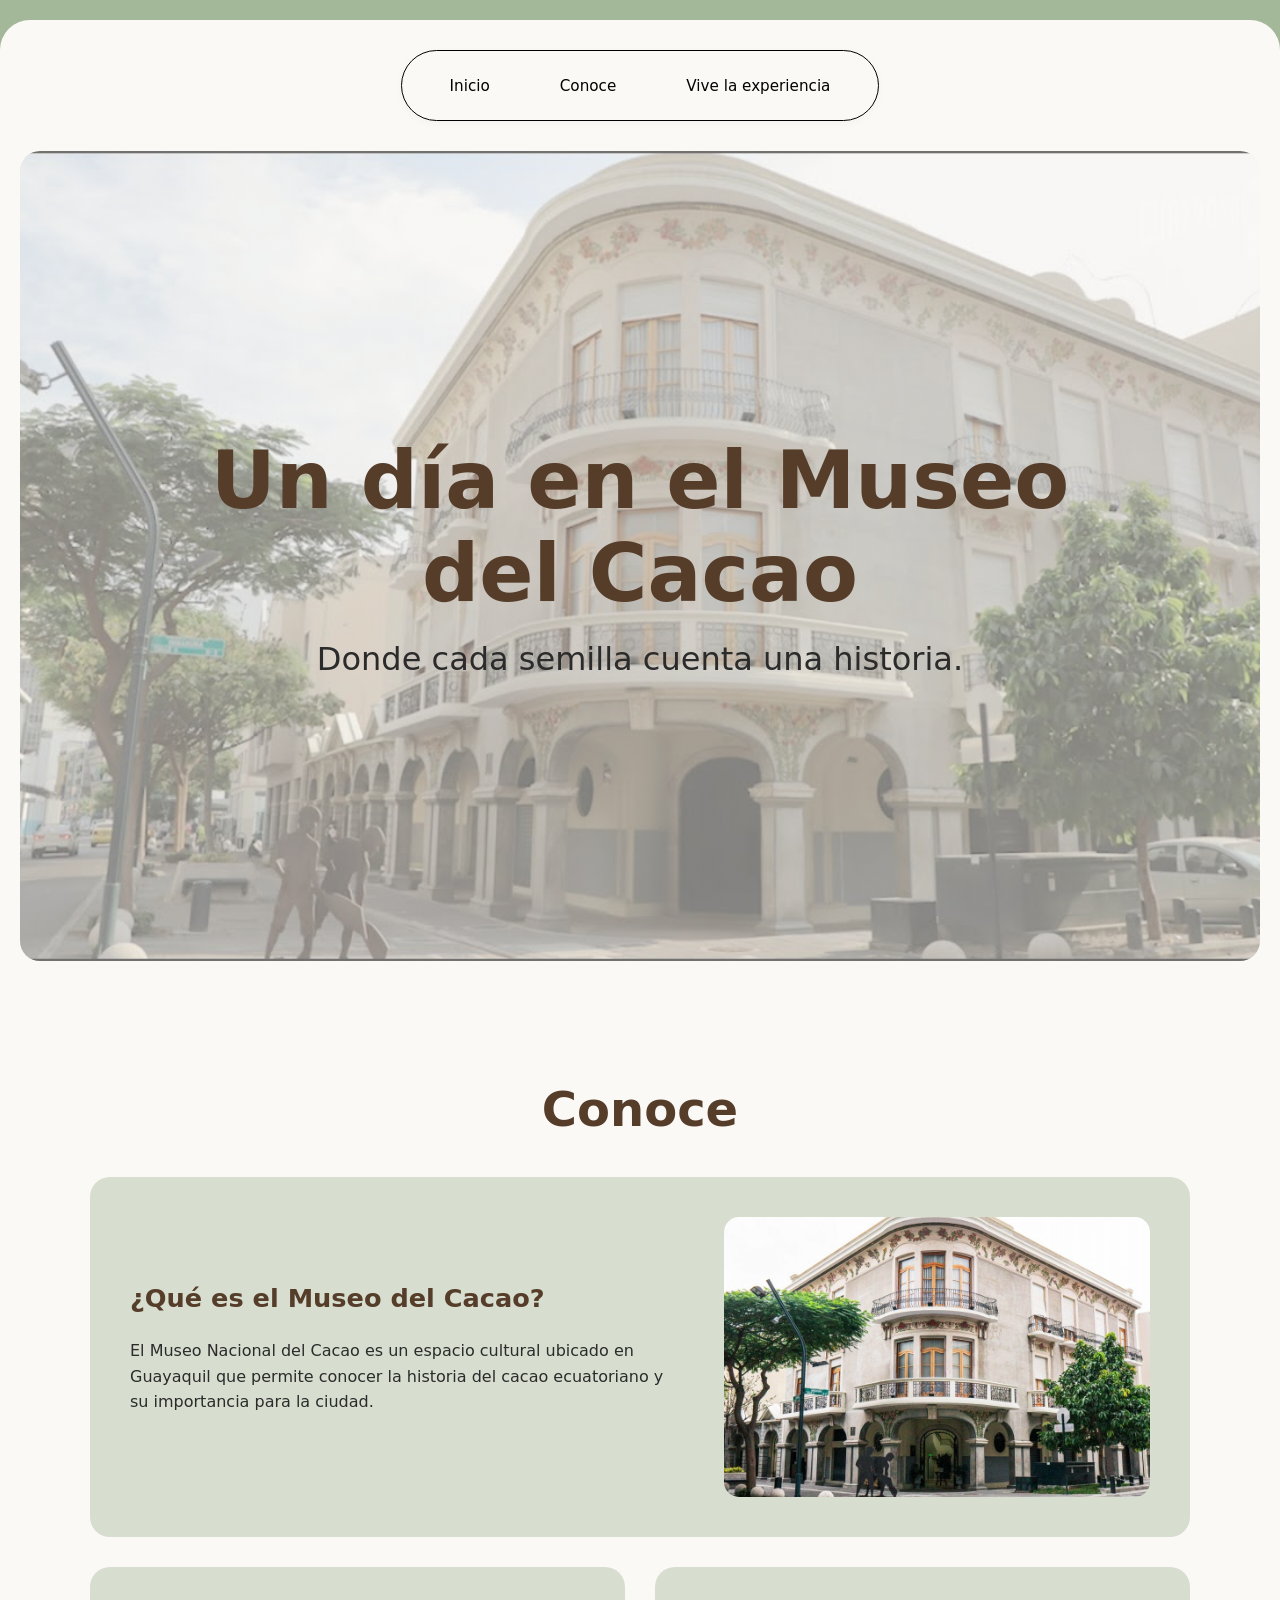
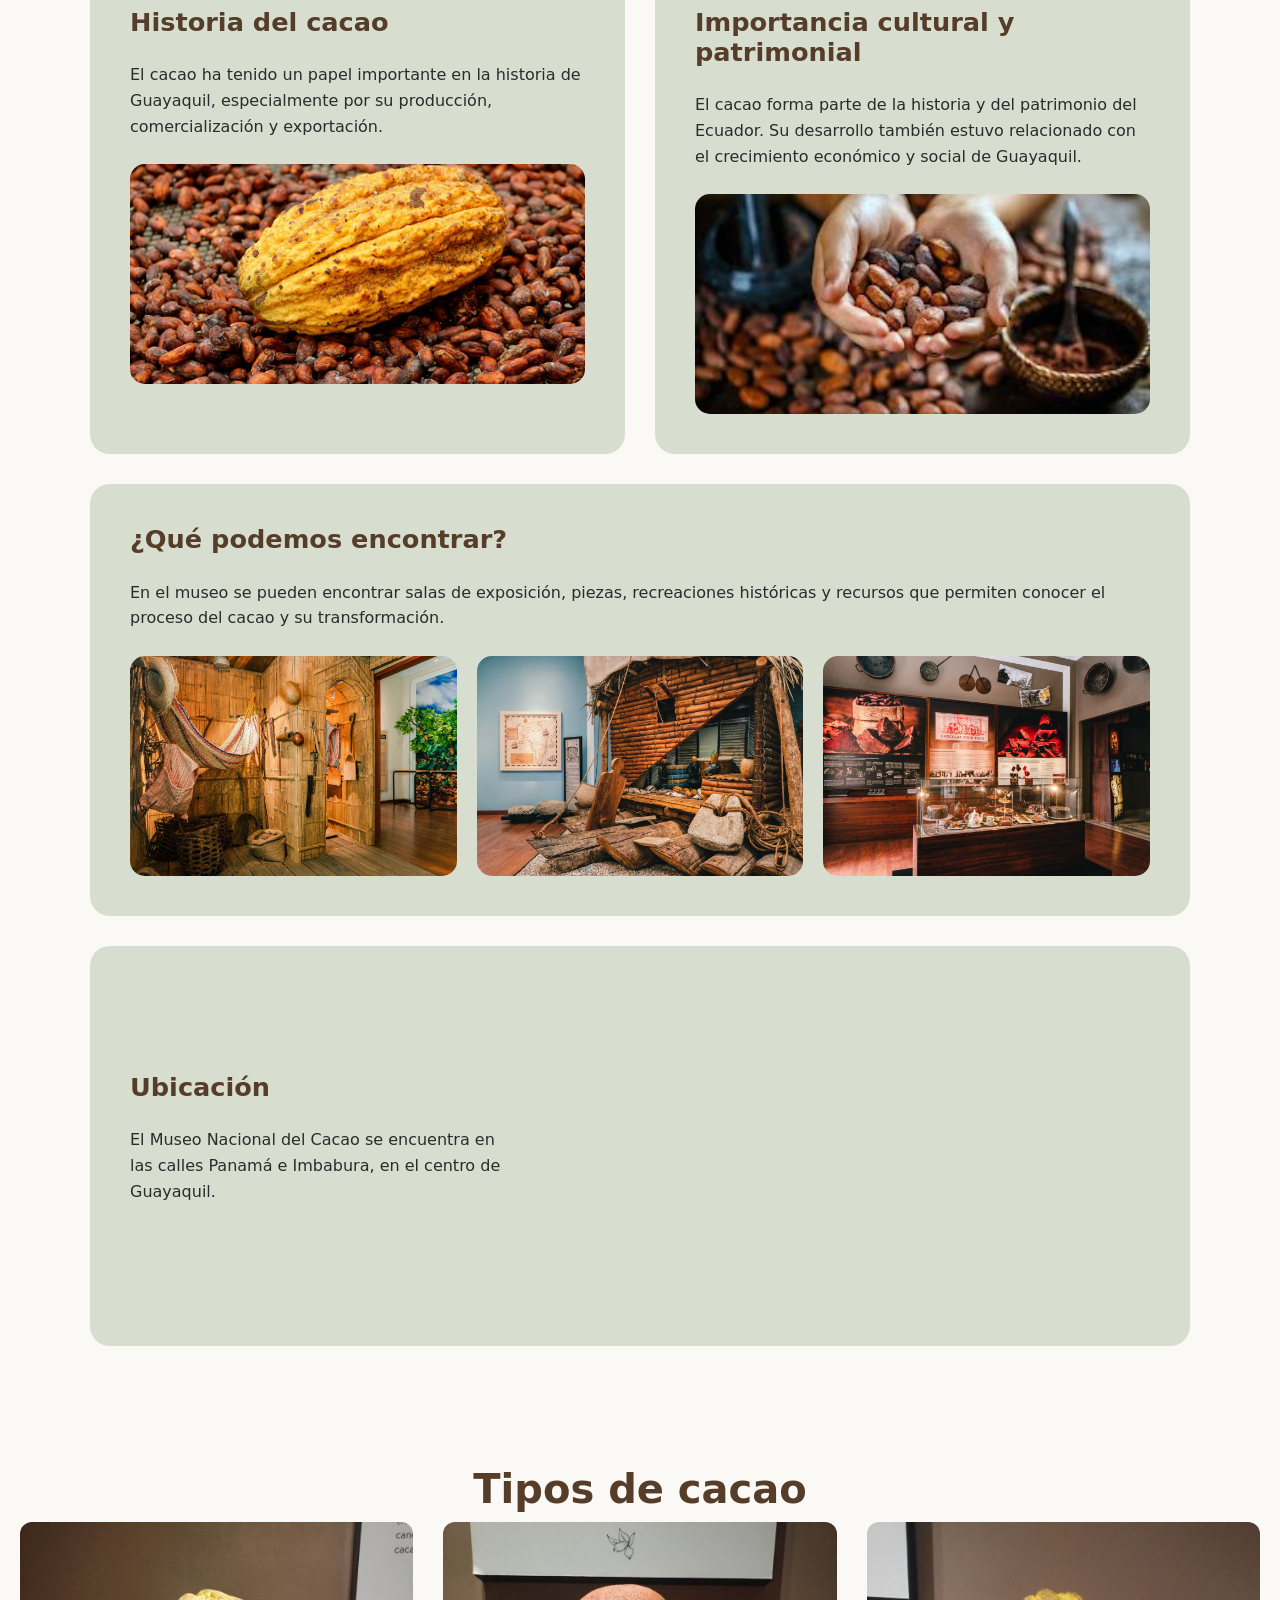
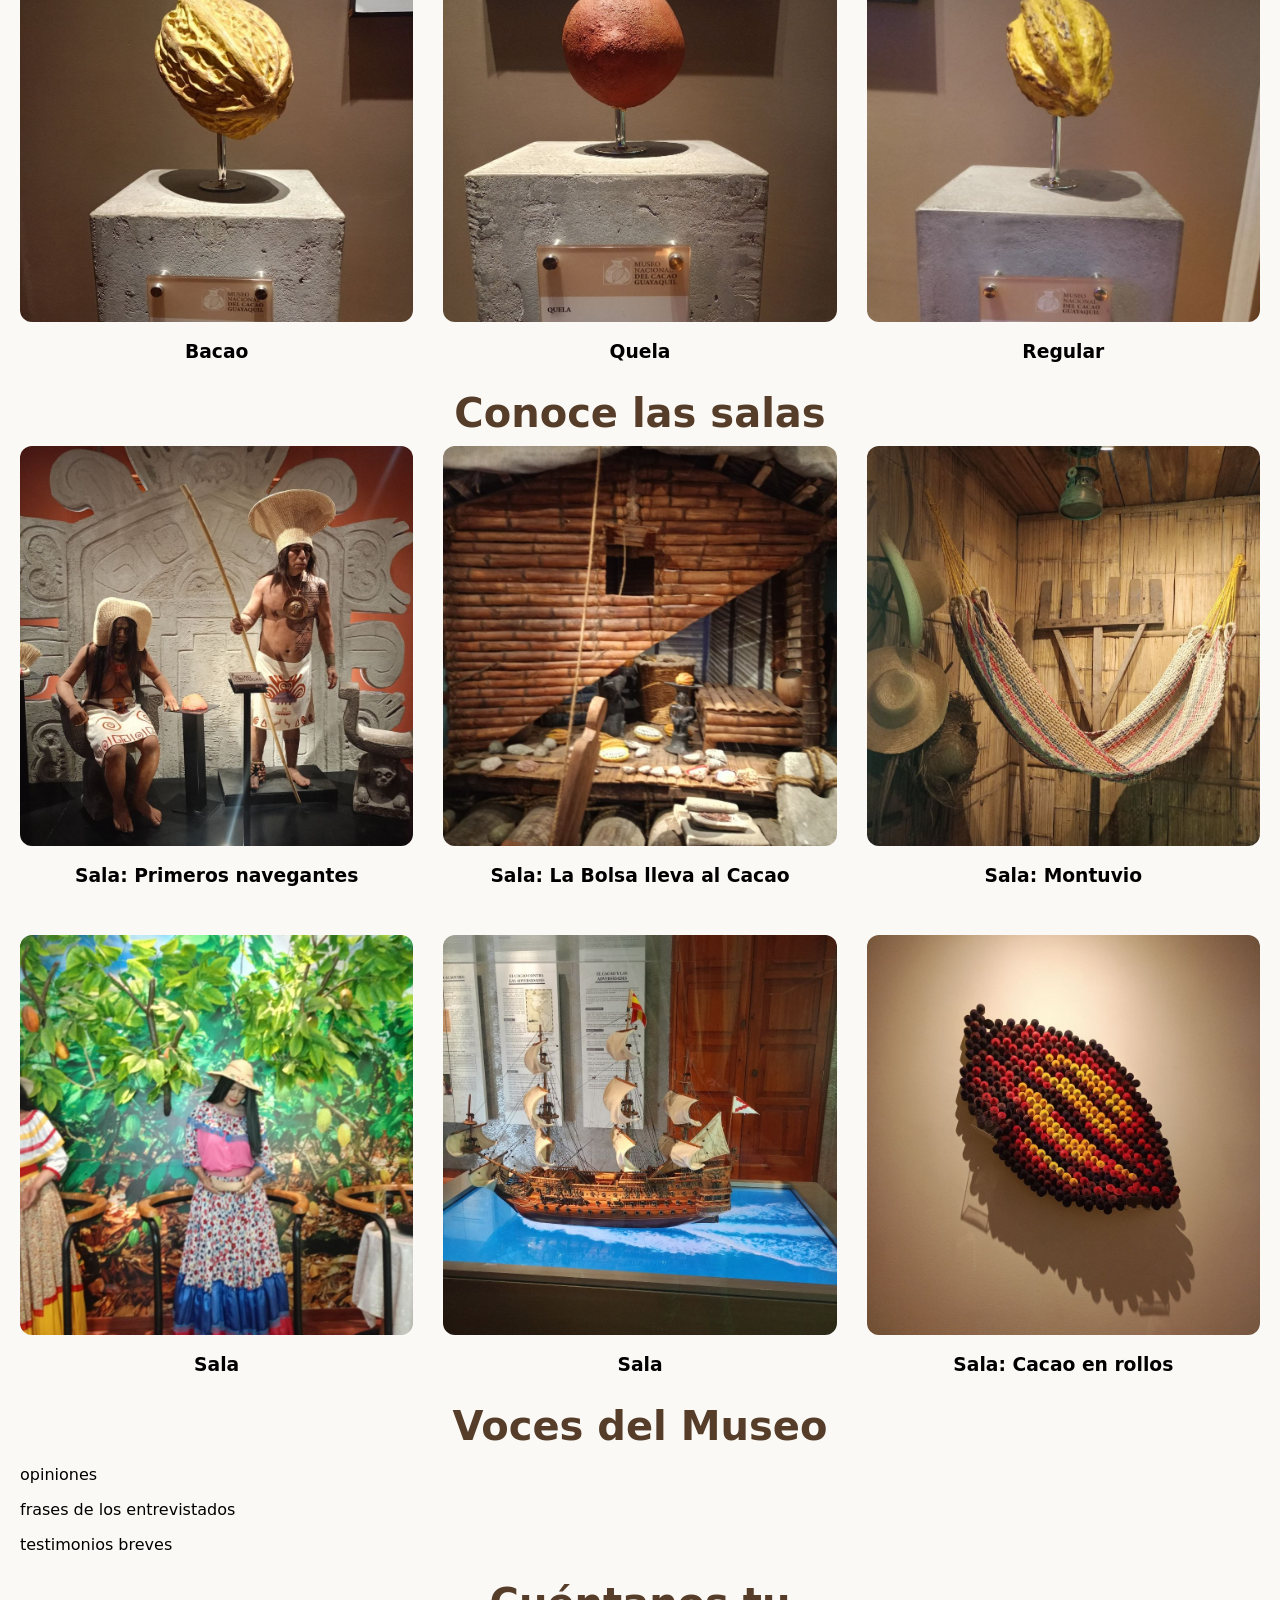
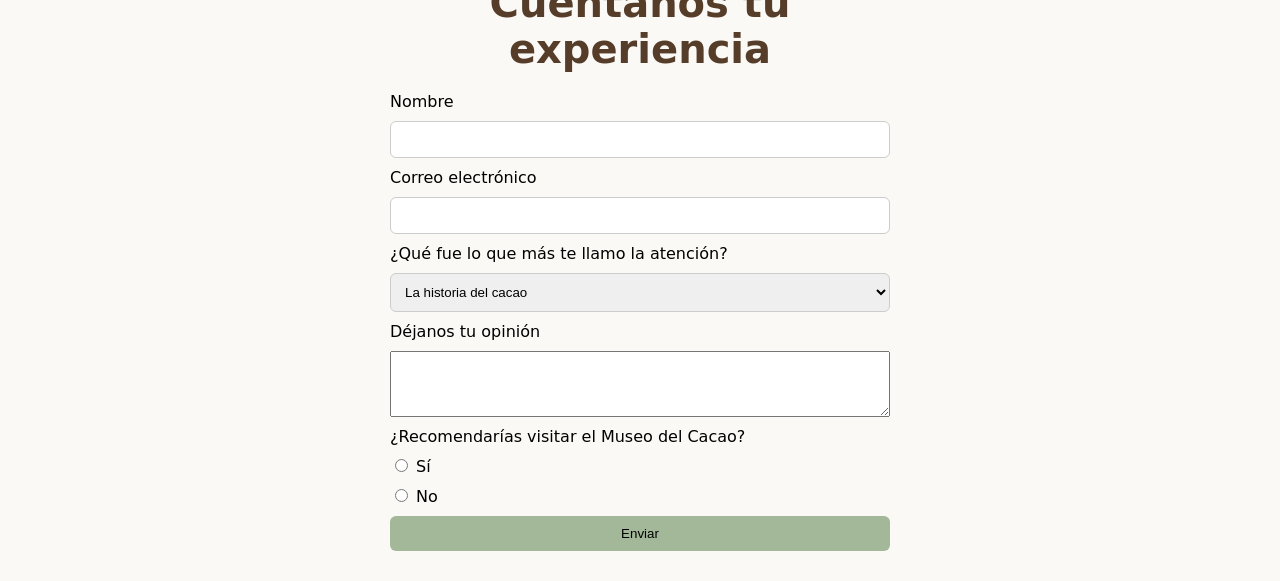
==== commit 003b1360: "Update Vive la experiencia" ====
--- a/index.html
+++ b/index.html
@@ -9,6 +9,7 @@
         <title>Un día en el Museo del Cacao</title>
         <link rel="stylesheet" href="styles/estilos.css">
         <link rel="stylesheet" href="styles/estilos-conoce.css">
+        <link rel="stylesheet" href="styles/estilos-experiencia.css">
 
 
 
@@ -147,29 +148,73 @@
 
 
             <section id="experiencia">
-                <h2>Recorrido por las salas</h2>
+
+                <h2>Tipos de cacao</h2>
 
                 <div class="recorrido">
 
                     <article class="etapa">
-                        <h3>Titulo 1</h3>
-                        <img src="images/foto_a_cambiar.jpg" alt="titulo de la foto">
-                        <p>pequeño parrafo</p>
-                    </article>
-
-                    <article class="etapa">
-                        <h3>Titulo 2</h3>
-                        <img src="images/foto_a_cambiar.jpg" alt="titulo">
-                        <p>pequeño parrafo</p>
-                    </article>
-
-
-                    <article class="etapa">
-                        <h3>Titulo 3</h3>
-                        <img src="images/foto_a_cambiar.jpg" alt="titulo">
-                        <p>pequeño parrafo</p>
-                    </article>
-
+                        <img src="images/experience/cacao-1.jpg" alt="Tipo de caco: Bacao">
+                        <h3>Bacao</h3>
+                    </article>
+
+                    <article class="etapa">
+                        <img src="images/experience/cacao-2.jpg" alt="Tipo de cacao: Quela">
+                        <h3>Quela</h3>
+                    </article>
+
+                    <article class="etapa">
+                        <img src="images/experience/cacao-3.jpg" alt="Tipo de cacao: Regular">
+                        <h3>Regular</h3>
+                    </article>
+
+                </div>
+
+                <h2>Conoce las salas</h2>
+
+                <div class="recorrido">
+
+                    <article class="etapa">
+                        <img src="images/experience/sala-3.jpg" alt="Sala 3: Primeros navegantes">
+                        <h3>Sala: Primeros navegantes</h3>
+
+                    </article>
+
+                    <article class="etapa">
+                
+                        <img src="images/experience/sala-5.jpg" alt="Sala 5: La Bolsa lleva al Cacao ">
+                        <h3>Sala: La Bolsa lleva al Cacao</h3>
+
+                    </article>
+
+
+                    <article class="etapa">
+                        <img src="images/experience/sala-10.jpg" alt="Sala 10: Montuvio">
+                        <h3>Sala: Montuvio</h3>
+
+                    </article>
+
+                    <article class="etapa">
+                
+                        <img src="images/experience/sala-4.jpg" alt="titulo de la foto">
+                        <h3>Sala</h3>
+
+                    </article>
+
+                    <article class="etapa">
+                
+                        <img src="images/experience/sala-x.jpg" alt="titulo">
+                        <h3>Sala</h3>
+
+                    </article>
+
+
+                    <article class="etapa">
+            
+                        <img src="images/experience/sala-6.jpg" alt="Sala: Cacao en rollos">
+                        <h3>Sala: Cacao en rollos</h3>
+
+                    </article>
                 </div>
 
                 <h2>Voces del Museo</h2>
--- a/styles/estilos.css
+++ b/styles/estilos.css
@@ -64,7 +64,7 @@
 
   background-image:
     linear-gradient(rgba(251, 249, 245, 0.45), rgba(251, 249, 245, 0.45)),
-    url("images/fondo_museo.jpg");
+    url("../images/fondo_museo.jpg");
 
   background-size: cover;
   background-position: center;
@@ -93,70 +93,3 @@
   margin: 0;
 }
 
-
-.recorrido {
-  display: grid;
-  grid-template-columns: repeat(3, 1fr);
-  gap: 30px;
-  max-width: 1400px;
-  width: 100%;
-  margin: 0 auto;
-  text-align: center;
-}
-
-#experiencia h2 {
-  color: #553d2a;
-  font-size: 2.5rem;
-  margin: 0 0 20px 0;
-}
-
-.etapa img {
-  width: 100%;
-  height: 400px;
-  object-fit: cover;
-  border-radius: 12px;
-
-}
-
-.formulario {
-  display: flex;
-  flex-direction: column;
-  gap: 10px;
-  max-width: 500;
-  margin: 0 auto;
-}
-
-.formulario input,
-.formulario select {
-  padding: 10px;
-  border-radius: 6px;
-  border: 1px solid #ccc;
-}
-
-.formulario button {
-  padding: 10px;
-  border: black;
-  border-radius: 6px;
-  cursor: pointer;
-  background-color: #a3b899;
-@media (max-width: 768px) {
-    .navbar {
-        max-width: 100%;
-        padding: 15px;
-        box-sizing: border-box;
-    }
-  }
-    .navbar ul {
-        gap: 15px;
-        flex-wrap: wrap;
-        justify-content: center;
-    }
-
-    .intro-container h1 {
-        font-size: 2.5rem;
-    }
-
-    .intro-container p {
-        font-size: 1.2rem;
-    }
-  }
--- a/styles/estilos-experiencia.css
+++ b/styles/estilos-experiencia.css
@@ -0,0 +1,70 @@
+
+.recorrido {
+  display: grid;
+  grid-template-columns: repeat(3, 1fr);
+  gap: 30px;
+  max-width: 1400px;
+  width: 100%;
+  margin: 0 auto;
+  text-align: center;
+}
+
+#experiencia h2 {
+  color: #553d2a;
+  font-size: 2.5rem;
+  margin: 10px 0 10px 0;
+  text-align: center;
+}
+
+.etapa img {
+  width: 100%;
+  height: 400px;
+  object-fit: cover;
+  border-radius: 12px;
+
+}
+
+
+
+.formulario {
+  display: flex;
+  flex-direction: column;
+  gap: 10px;
+  max-width: 500;
+  margin: 0 auto;
+}
+
+.formulario input,
+.formulario select {
+  padding: 10px;
+  border-radius: 6px;
+  border: 1px solid #ccc;
+}
+
+.formulario button {
+  padding: 10px;
+  border: black;
+  border-radius: 6px;
+  cursor: pointer;
+  background-color: #a3b899;
+@media (max-width: 768px) {
+    .navbar {
+        max-width: 100%;
+        padding: 15px;
+        box-sizing: border-box;
+    }
+  }
+    .navbar ul {
+        gap: 15px;
+        flex-wrap: wrap;
+        justify-content: center;
+    }
+
+    .intro-container h1 {
+        font-size: 2.5rem;
+    }
+
+    .intro-container p {
+        font-size: 1.2rem;
+    }
+  }
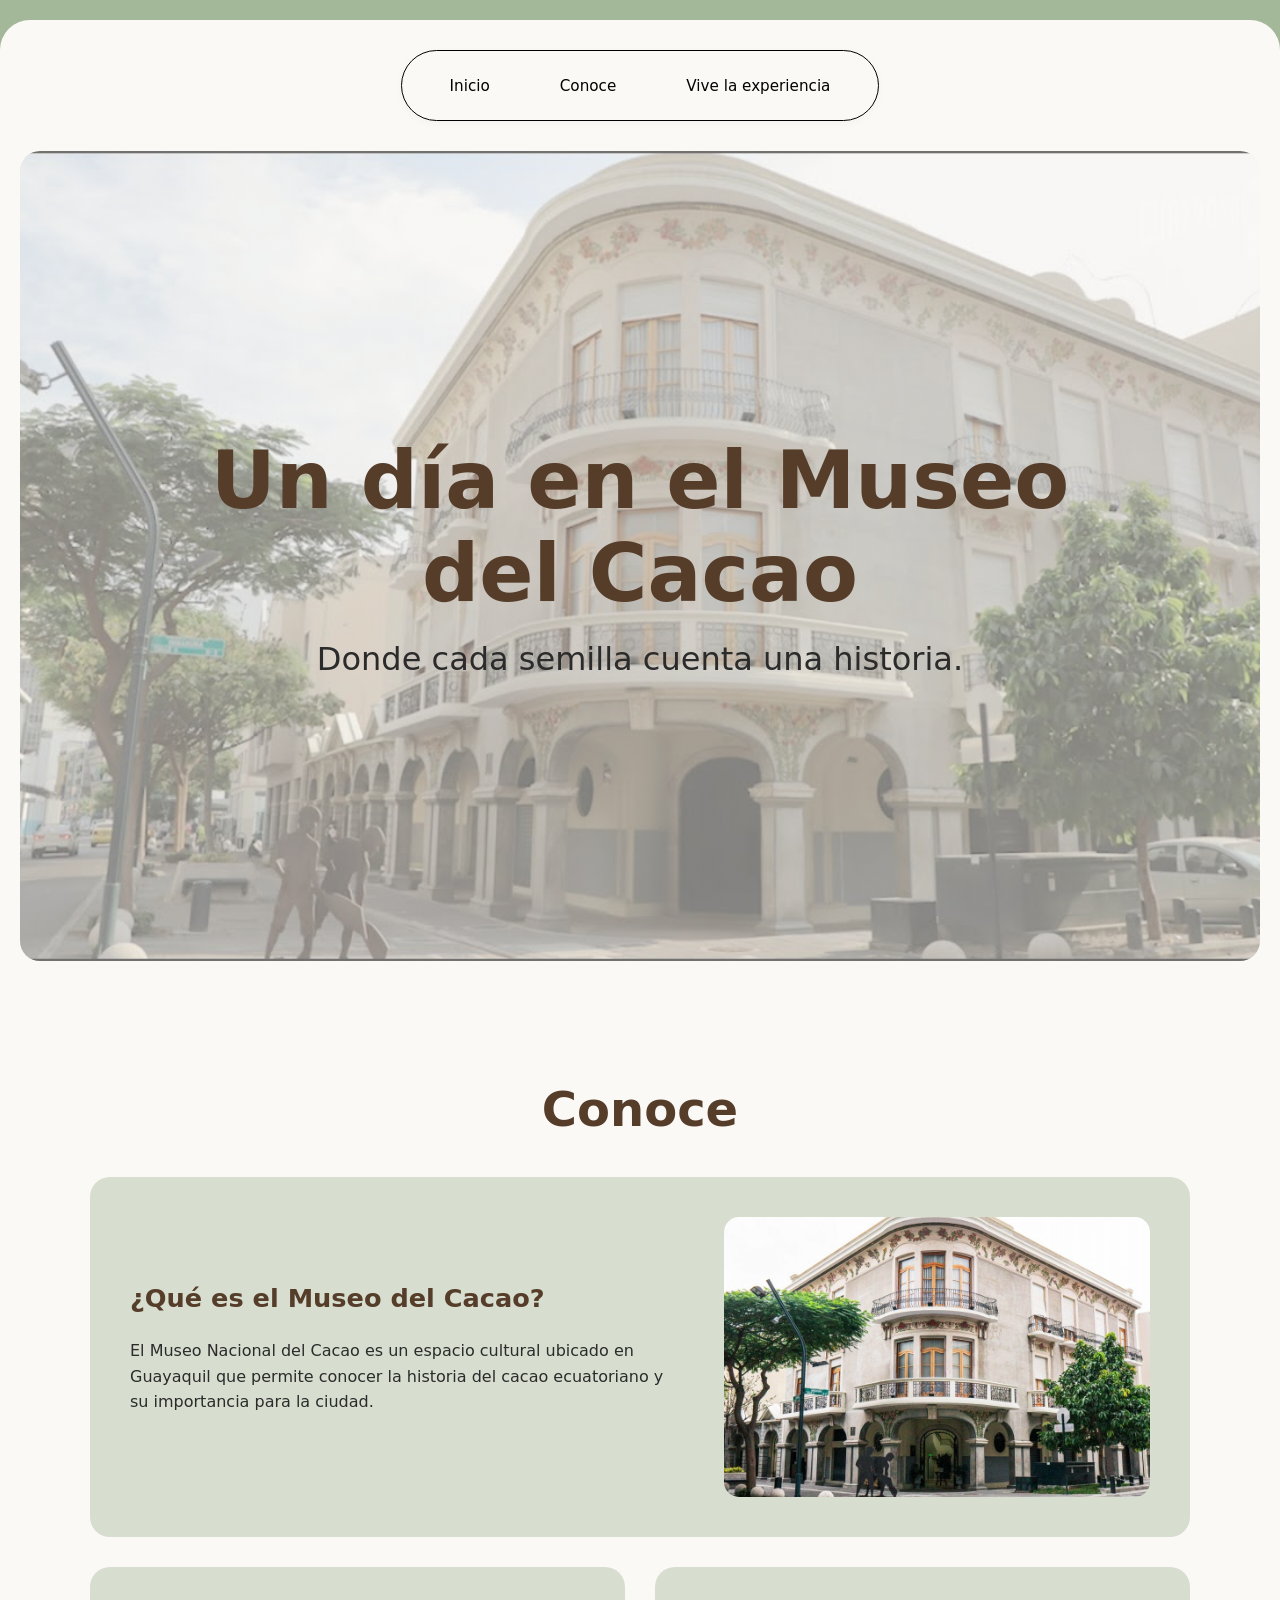
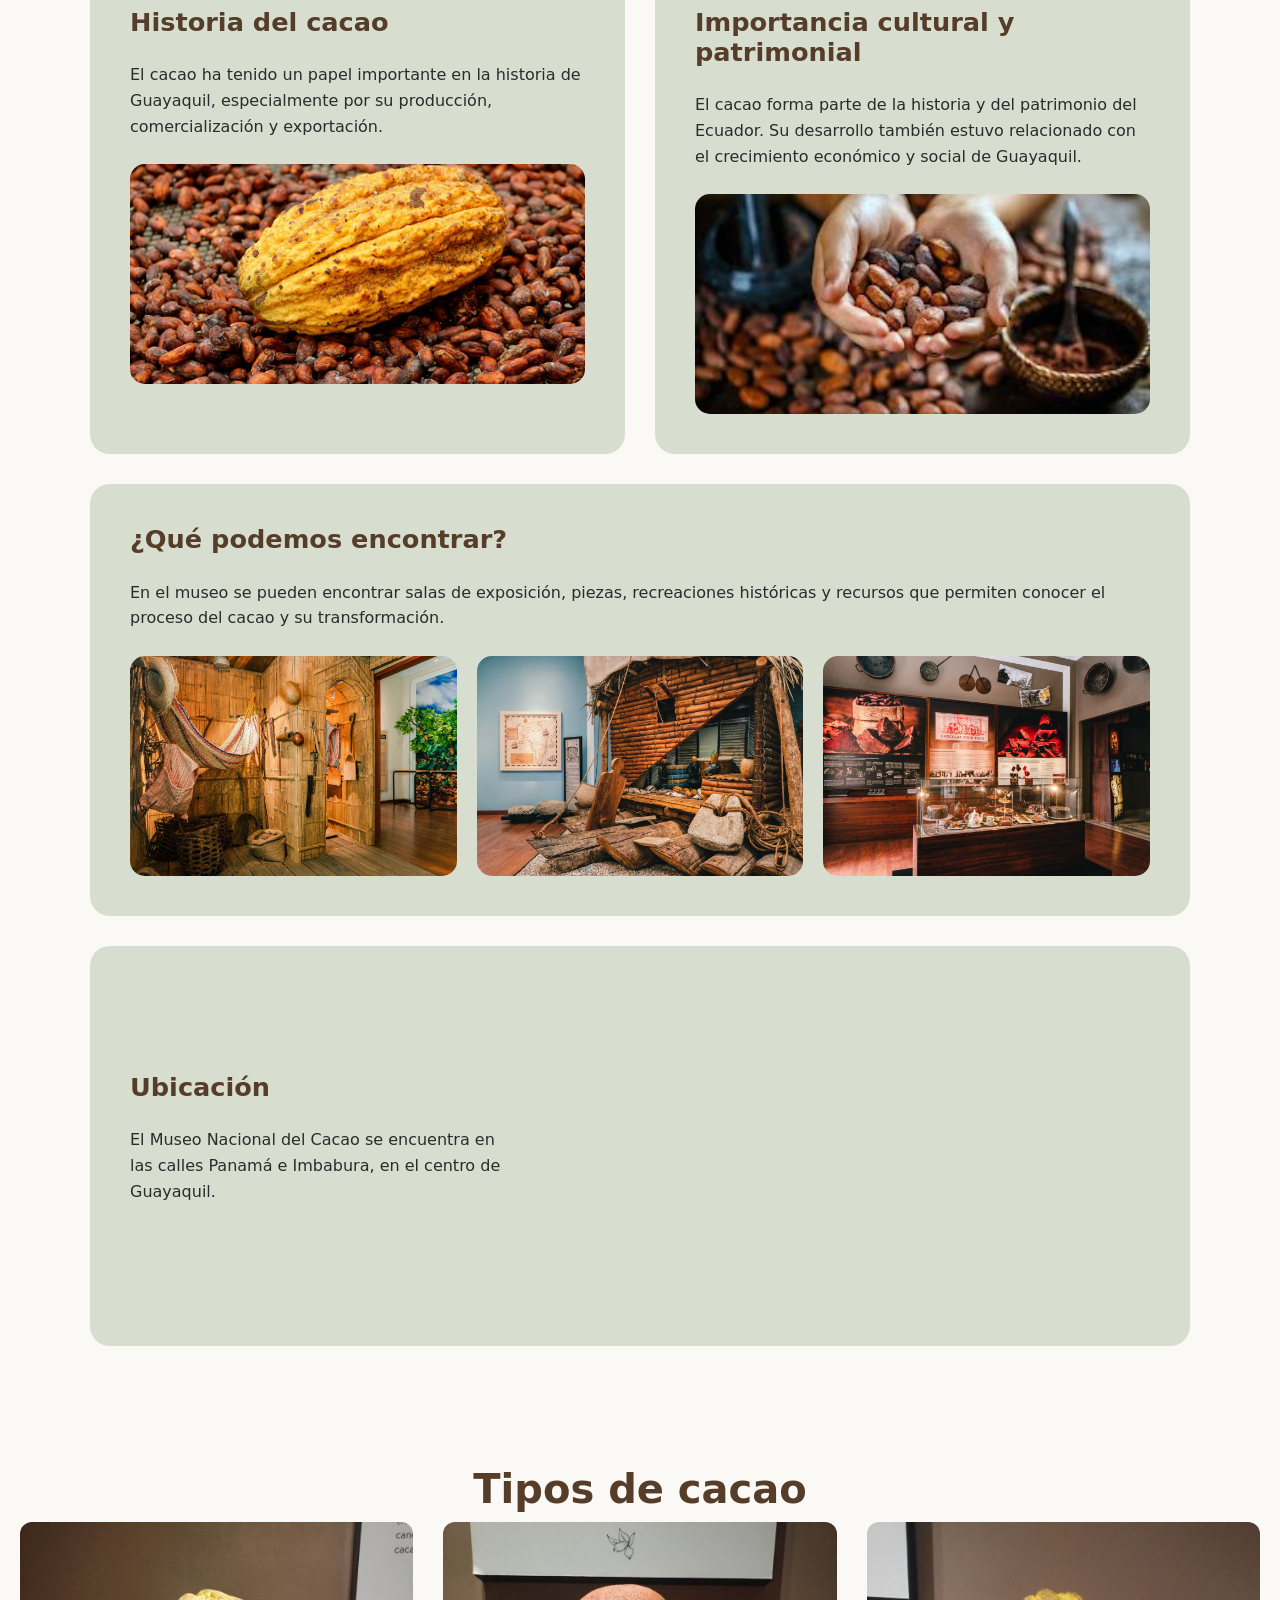
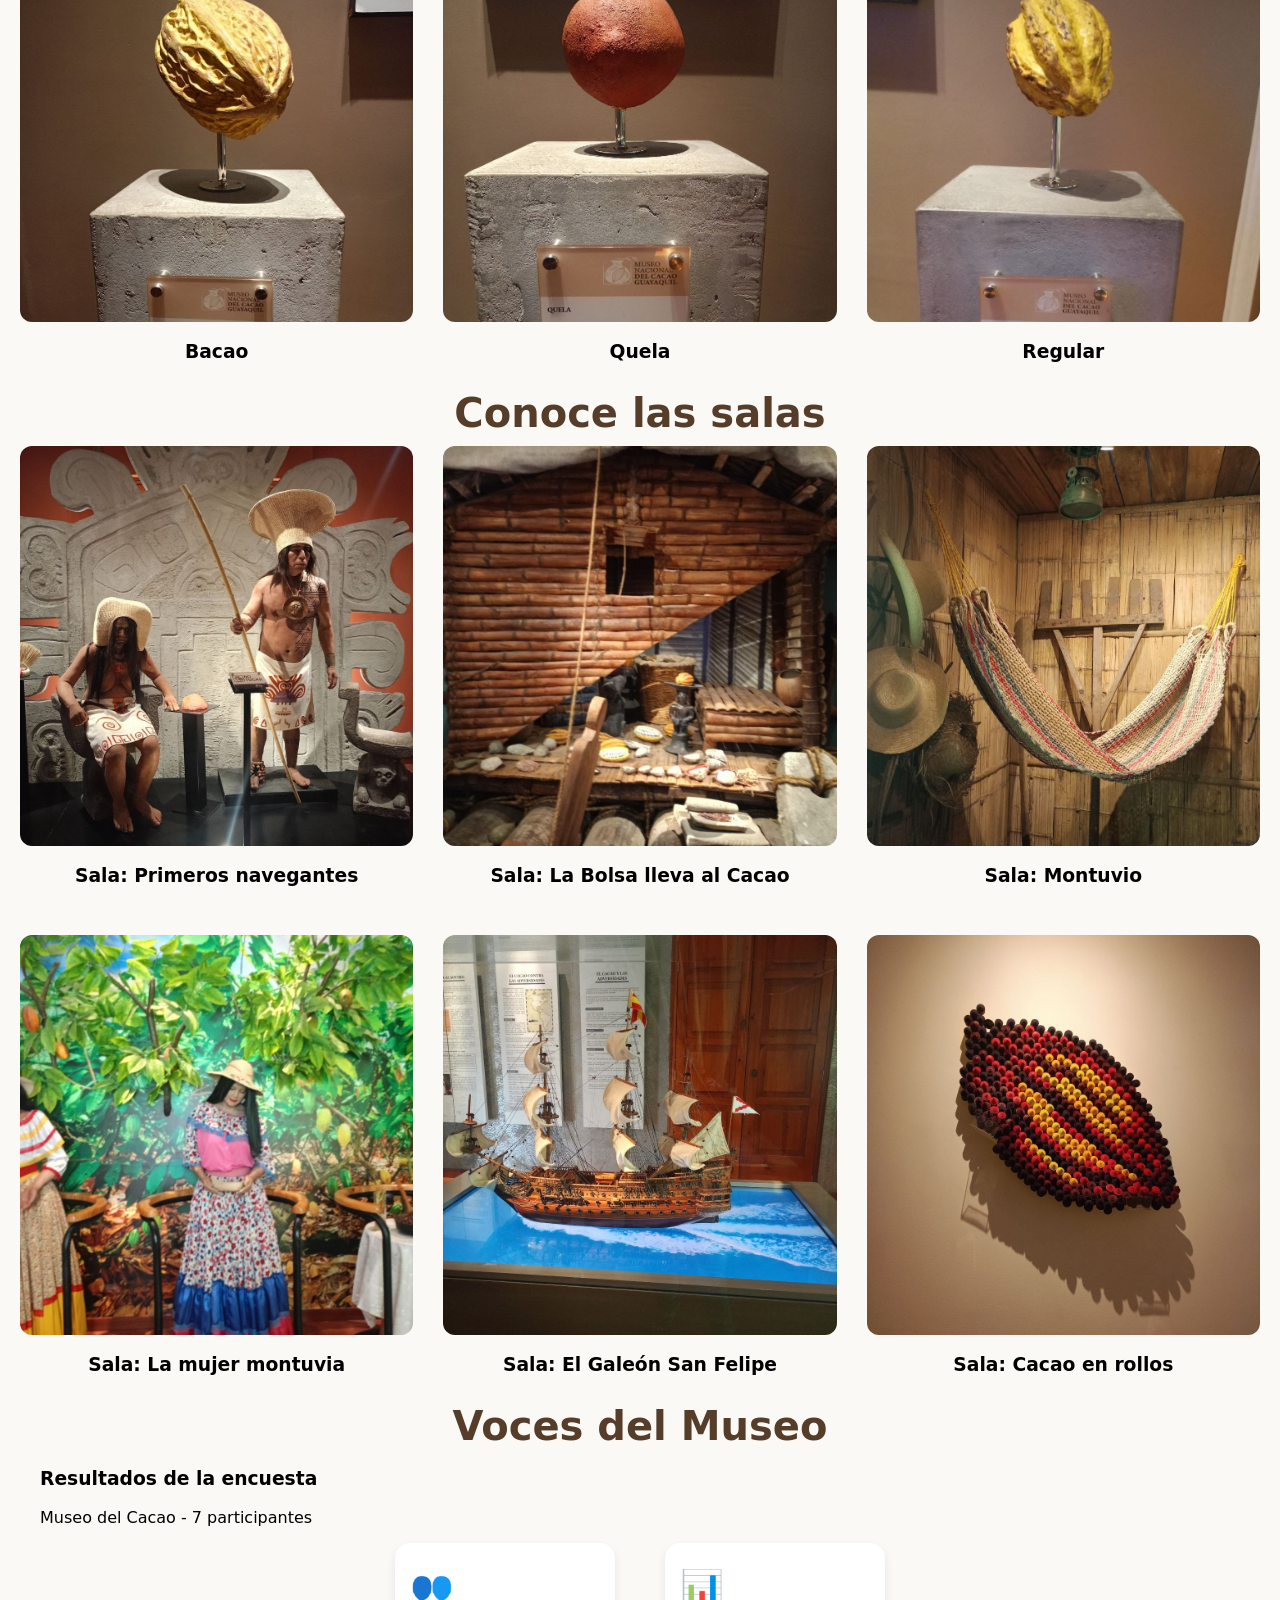
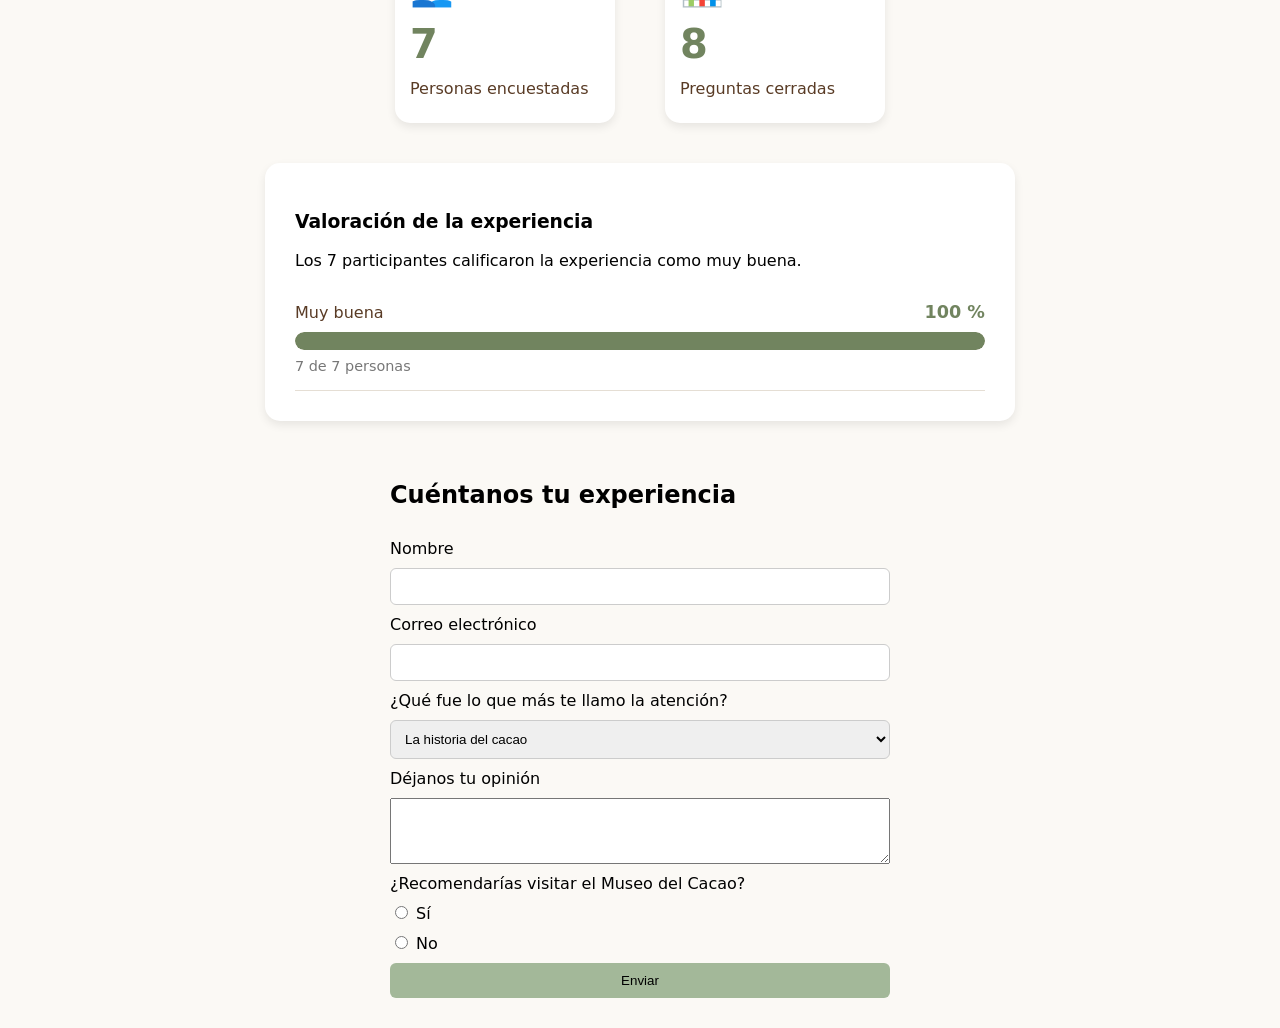
==== commit 84f7b857: "Create section "resultados"" ====
--- a/index.html
+++ b/index.html
@@ -10,9 +10,7 @@
         <link rel="stylesheet" href="styles/estilos.css">
         <link rel="stylesheet" href="styles/estilos-conoce.css">
         <link rel="stylesheet" href="styles/estilos-experiencia.css">
-
-
-
+        <link rel="stylesheet" href="styles/resultados.css">
     </head>
 
 
@@ -181,7 +179,7 @@
                     </article>
 
                     <article class="etapa">
-                
+
                         <img src="images/experience/sala-5.jpg" alt="Sala 5: La Bolsa lleva al Cacao ">
                         <h3>Sala: La Bolsa lleva al Cacao</h3>
 
@@ -195,34 +193,87 @@
                     </article>
 
                     <article class="etapa">
-                
-                        <img src="images/experience/sala-4.jpg" alt="titulo de la foto">
-                        <h3>Sala</h3>
-
-                    </article>
-
-                    <article class="etapa">
-                
-                        <img src="images/experience/sala-x.jpg" alt="titulo">
-                        <h3>Sala</h3>
-
-                    </article>
-
-
-                    <article class="etapa">
-            
+
+                        <img src="images/experience/sala-4.jpg" alt="Sala: La mujer montuvia">
+                        <h3>Sala: La mujer montuvia</h3>
+
+                    </article>
+
+                    <article class="etapa">
+
+                        <img src="images/experience/sala-x.jpg" alt="Sala: El Galeón">
+                        <h3>Sala: El Galeón San Felipe</h3>
+
+                    </article>
+
+
+                    <article class="etapa">
+
                         <img src="images/experience/sala-6.jpg" alt="Sala: Cacao en rollos">
                         <h3>Sala: Cacao en rollos</h3>
 
                     </article>
                 </div>
 
+
+            </section>
+
+
+            <section id="resultados">
+
                 <h2>Voces del Museo</h2>
-                <p>opiniones</p>
-                <p>frases de los entrevistados</p>
-                <p>testimonios breves</p>
-
-
+                <h3>Resultados de la encuesta</h3>
+
+                <p>Museo del Cacao - 7 participantes</p>
+
+                <div class="contenedor-resultados">
+
+                    <div class="tarjeta-resultado">
+                        <span class="icono">👥</span>
+                        <h3>7</h3>
+                        <p>Personas encuestadas</p>
+                    </div>
+
+                    <div class="tarjeta-resultado">
+                        <span class="icono">📊</span>
+                        <h3>8</h3>
+                        <p>Preguntas cerradas</p>
+                    </div>
+
+                </div>
+
+
+                <article class="bloque-grafico">
+                    <h3>Valoración de la experiencia</h3>
+                    <p>Los 7 participantes calificaron la experiencia
+                        como muy buena.
+                    </p>
+
+                    <div class="resultado-item">
+                        <div class="resultado-info">
+                            <span>Muy buena</span>
+                            <strong>100 %</strong>
+                        </div>
+
+                        <div class="barra-fondo" role="progressbar" aria-label="Valoración muy buena"
+                            aria-valuenow="100" aria-valuemin="0" aria-valuemax="100">
+
+                            <div class="barra-progreso" style="width: 100%;">
+                            </div>
+                        </div>
+
+                        <p class="detalle-resultado">
+                            7 de 7 personas
+                        </p>
+                    </div>
+
+
+
+                </article>
+            </section>
+
+
+            <section id="formulario">
 
                 <form method="get" class="formulario">
 
@@ -260,7 +311,6 @@
                     <button type="submit">Enviar</button>
                 </form>
 
-
             </section>
 
         </main>
--- a/styles/resultados.css
+++ b/styles/resultados.css
@@ -0,0 +1,99 @@
+#resultados {
+  max-width: 1400px; 
+  margin: 0 auto;    
+  width: 100%;
+  padding: 0 20px;  
+  box-sizing: border-box;
+}
+
+#resultados h2 {
+  color: #553d2a;
+  font-size: 2.5rem;
+  margin: 10px 0 10px 0;
+  text-align: center;
+}
+
+
+.contenedor-resultados {
+    display: flex;
+    justify-content: center;
+    align-items: stretch;
+    gap: 50px;
+    flex-wrap: wrap;
+}
+
+.tarjeta-resultado {
+    background-color: white;
+    width: 220px;
+    padding: 25px 15px;
+    border-radius: 15px;
+    box-shadow: 0 4px 10px #00000015;
+    box-sizing: border-box;
+}
+
+.icono {
+    font-size: 35px;
+}
+
+.tarjeta-resultado h3 {
+    color: #71845f;
+    font-size: 40px;
+    margin: 12px 0;
+}
+
+.tarjeta-resultado p {
+    color: #593b25;
+    font-size: 16px;
+    margin: 0;
+}
+
+
+.bloque-grafico {
+    max-width: 750px;
+    margin: 40px auto;
+    padding: 30px;
+    background-color: #ffffff;
+    border-radius: 15px;
+    box-shadow: 0 4px 10px #00000015;
+    box-sizing: border-box;
+}
+
+.resultado-item {
+    display: block;
+    padding: 16px 0;
+    border-bottom: 1px solid #e5ded4;
+}
+
+.barra-fondo {
+    width: 100%;
+    height: 18px;
+    background-color: #e8e2d8;
+    border-radius: 20px;
+    overflow: hidden;
+}
+
+.barra-progreso {
+    height: 100%;
+    background-color: #71845f;
+    border-radius: 20px;
+    transition: width 0.5s ease;
+}
+
+.detalle-resultado {
+    color: #777;
+    font-size: 0.9rem;
+    margin: 8px 0 0;
+}
+
+.resultado-info {
+    display: flex;
+    justify-content: space-between;
+    align-items: center;
+    margin-bottom: 10px;
+    color: #593b25;
+}
+
+.resultado-info strong {
+    color: #71845f;
+    font-size: 1.1rem;
+}
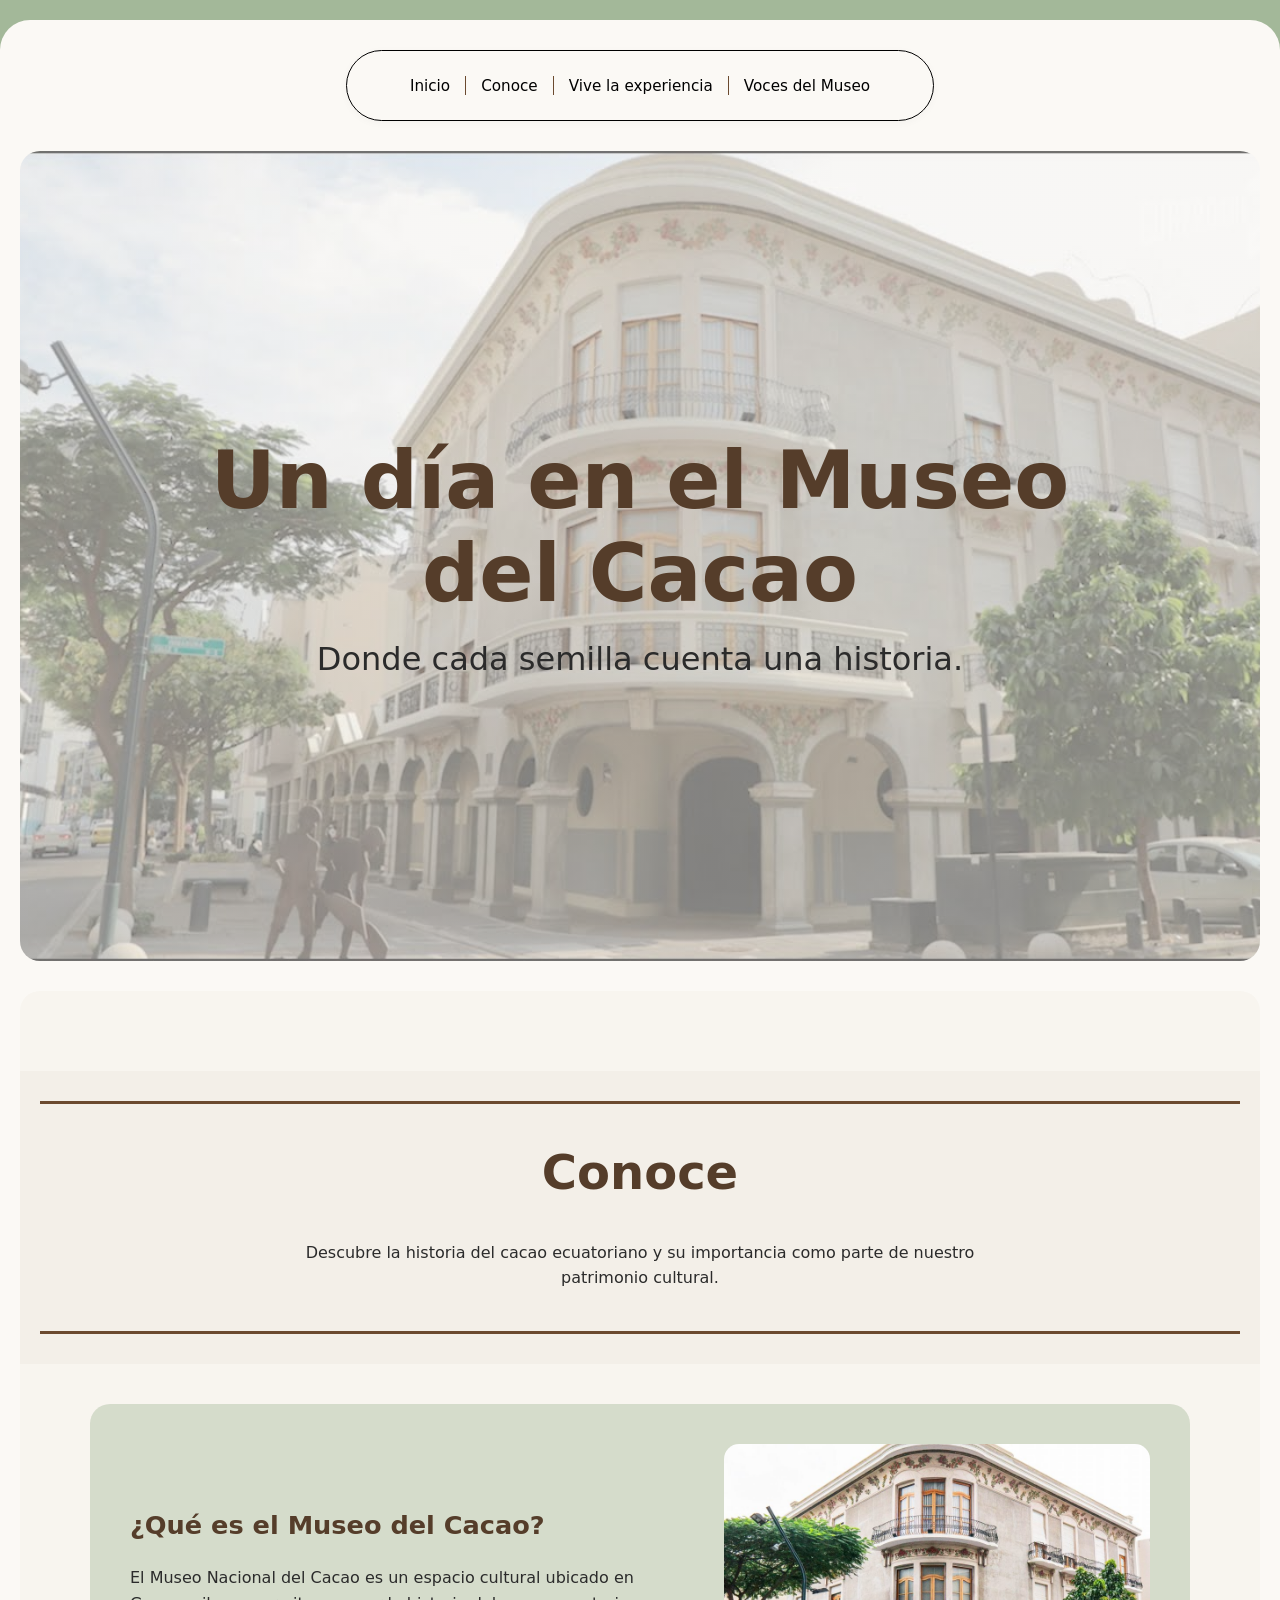
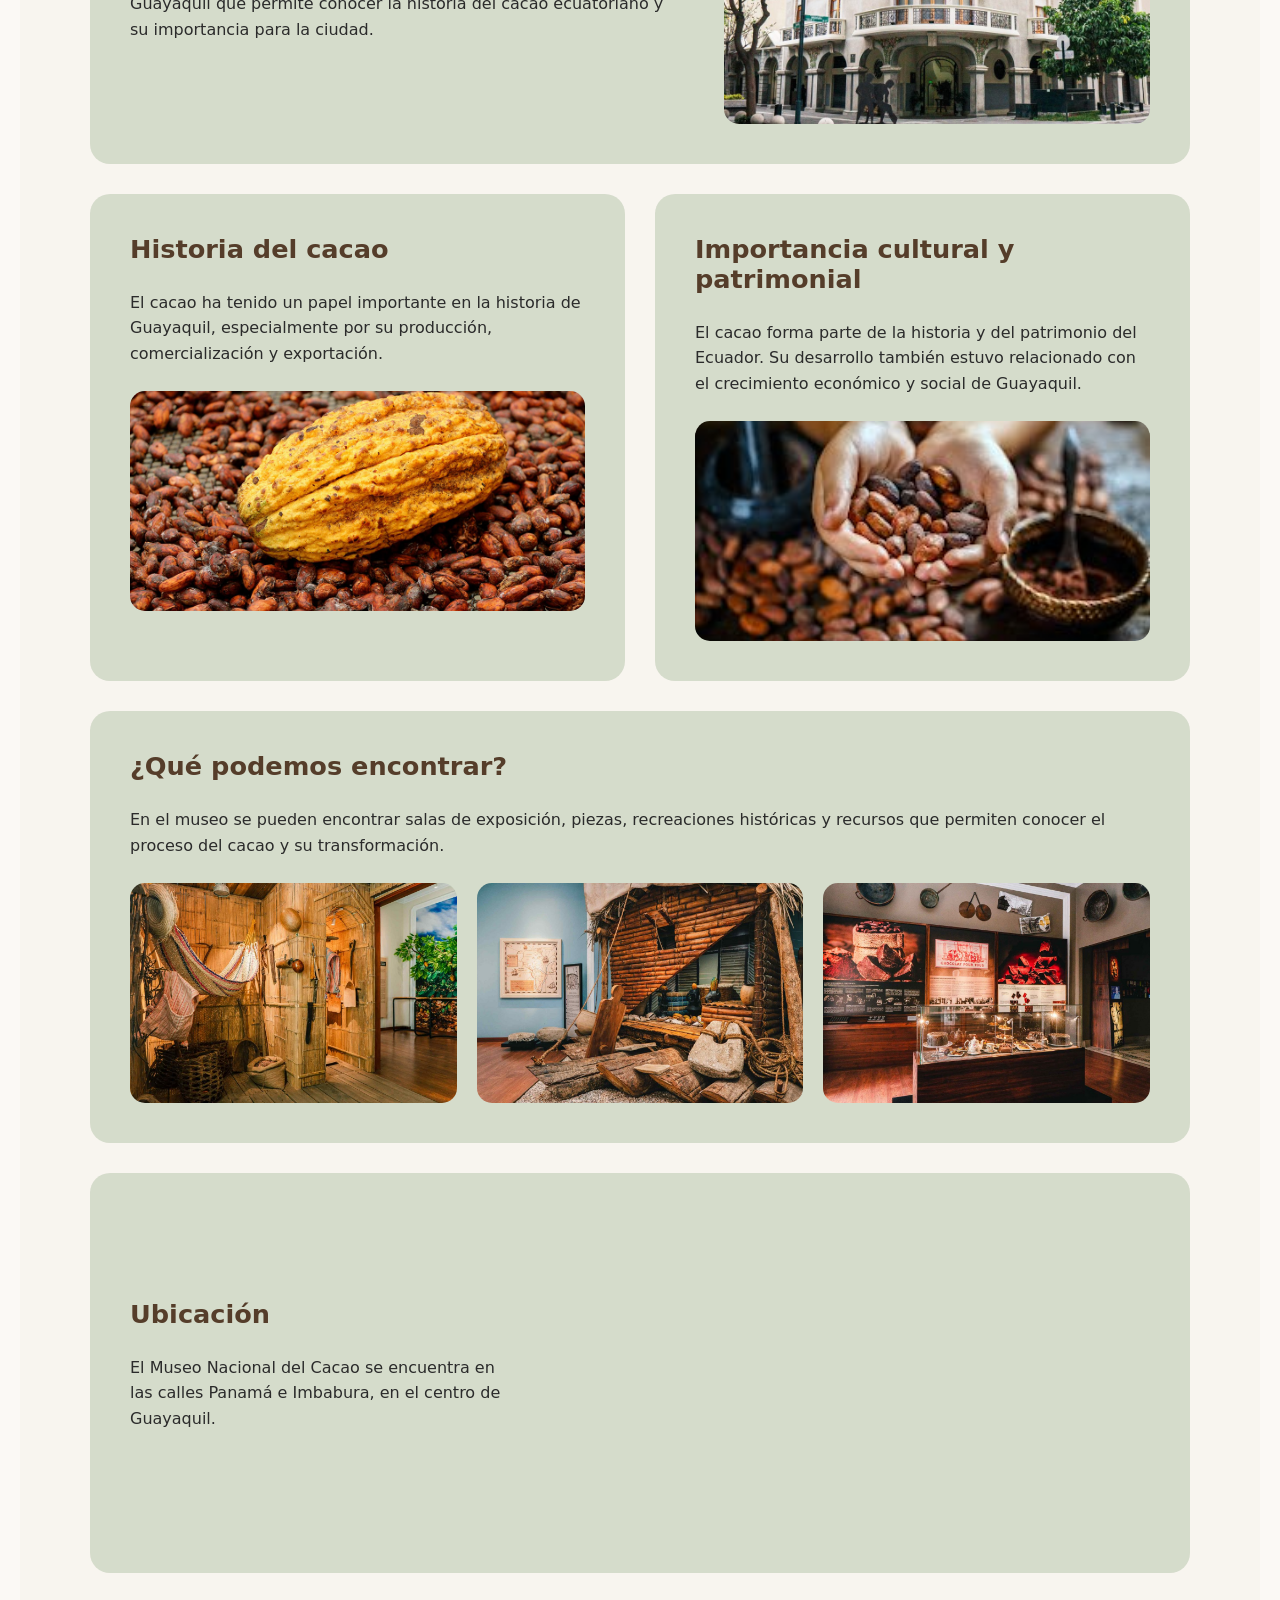
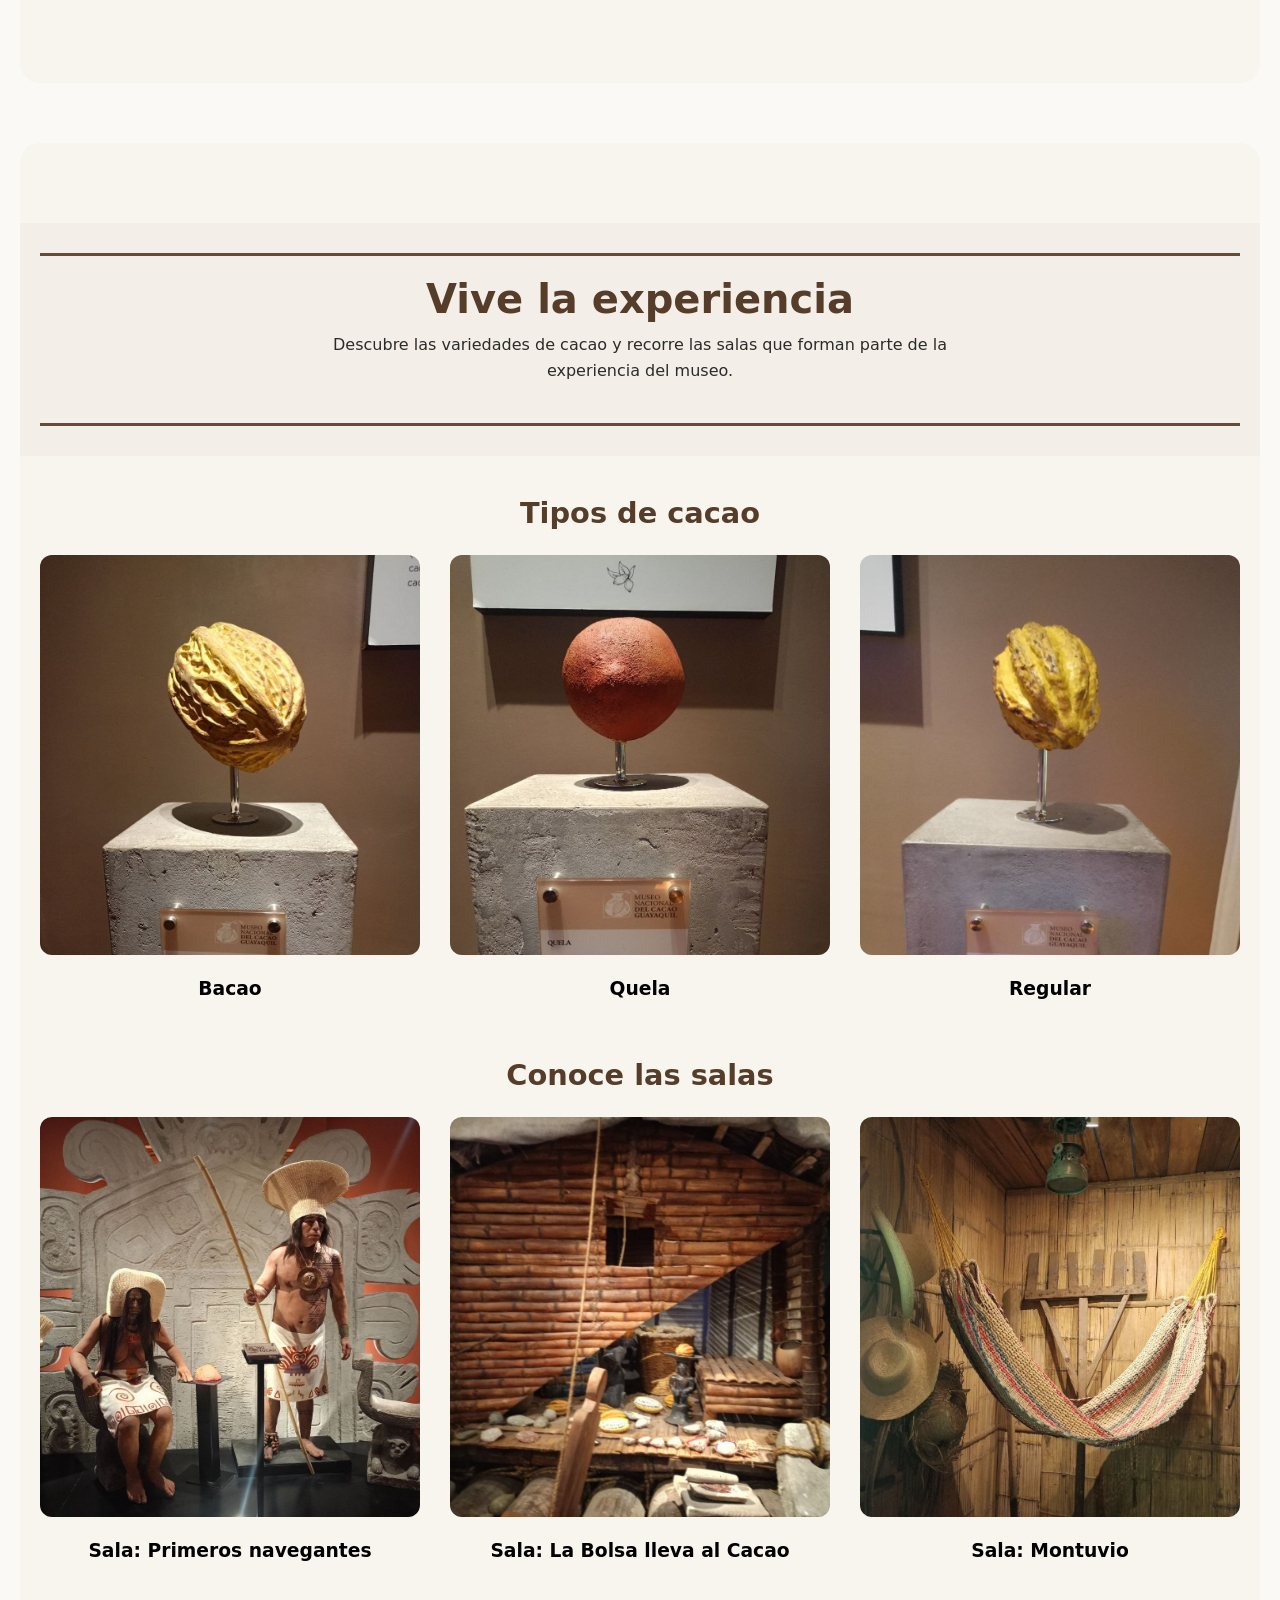
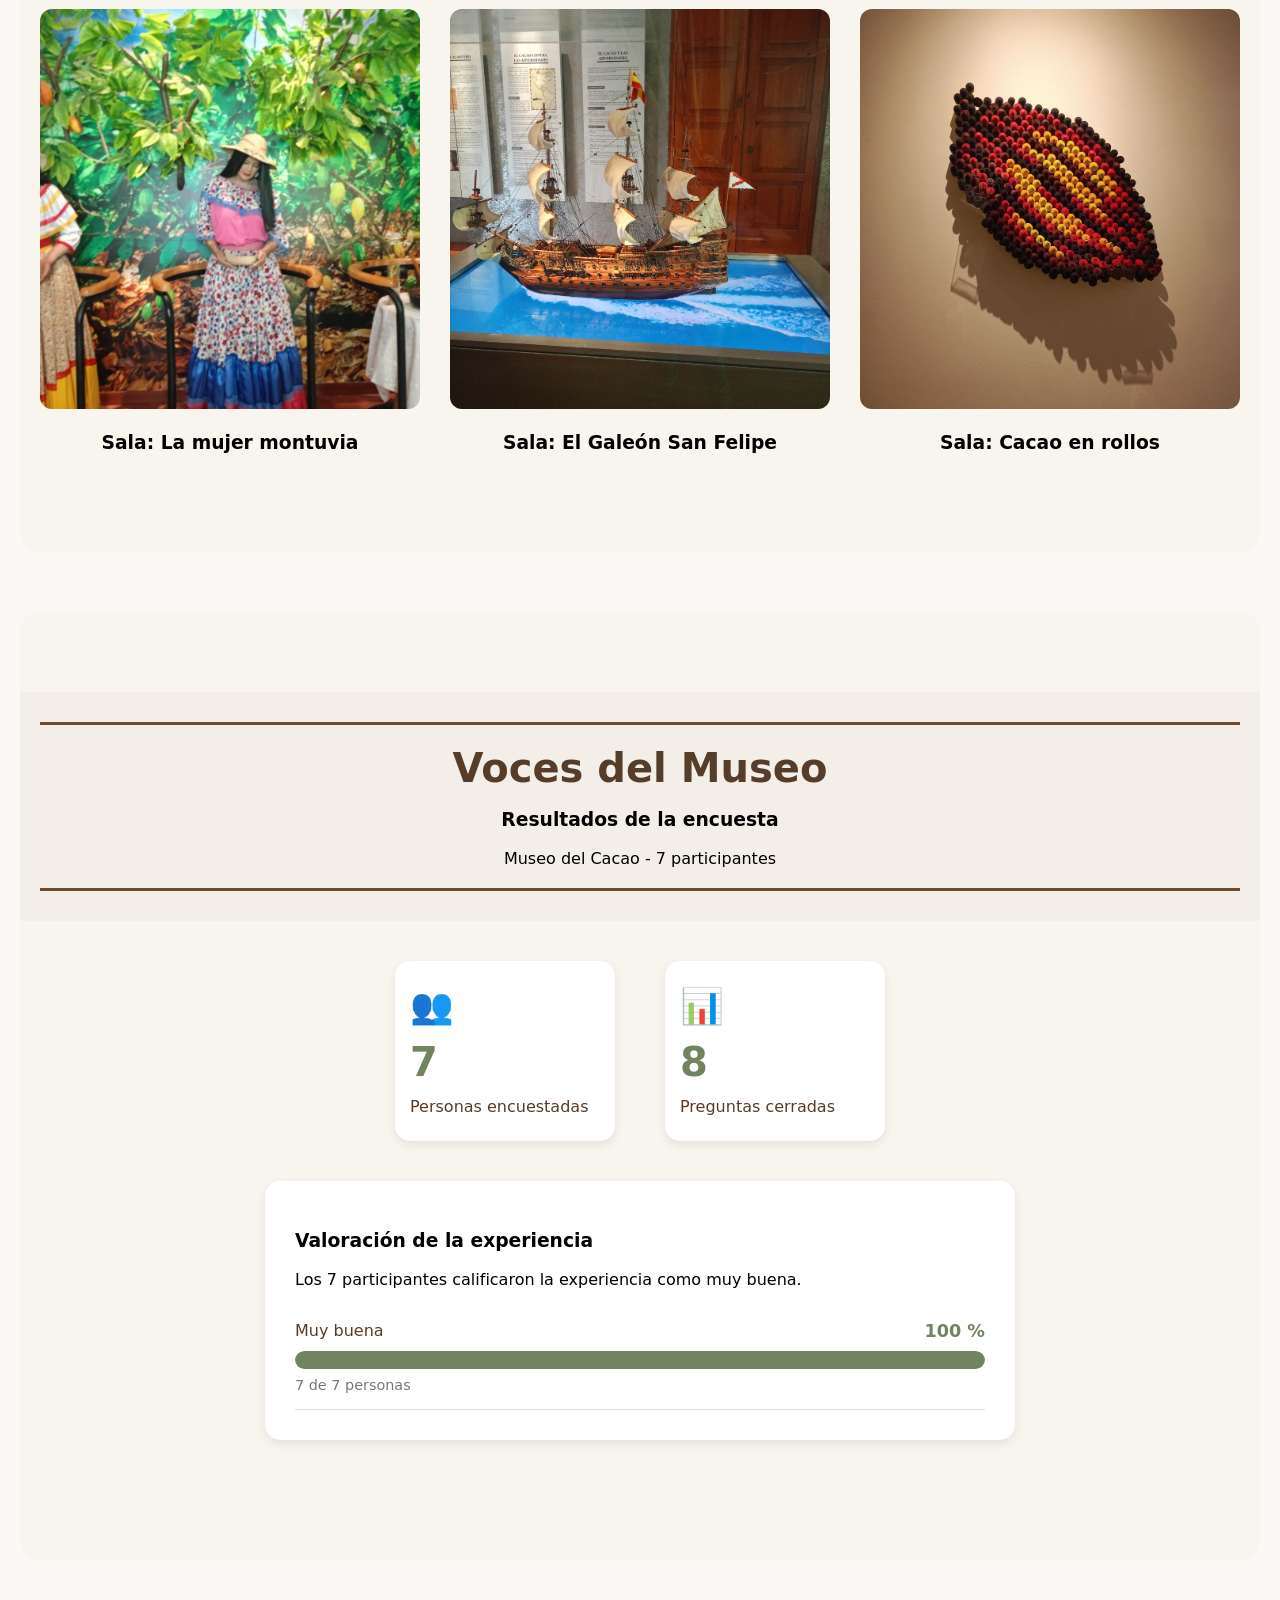
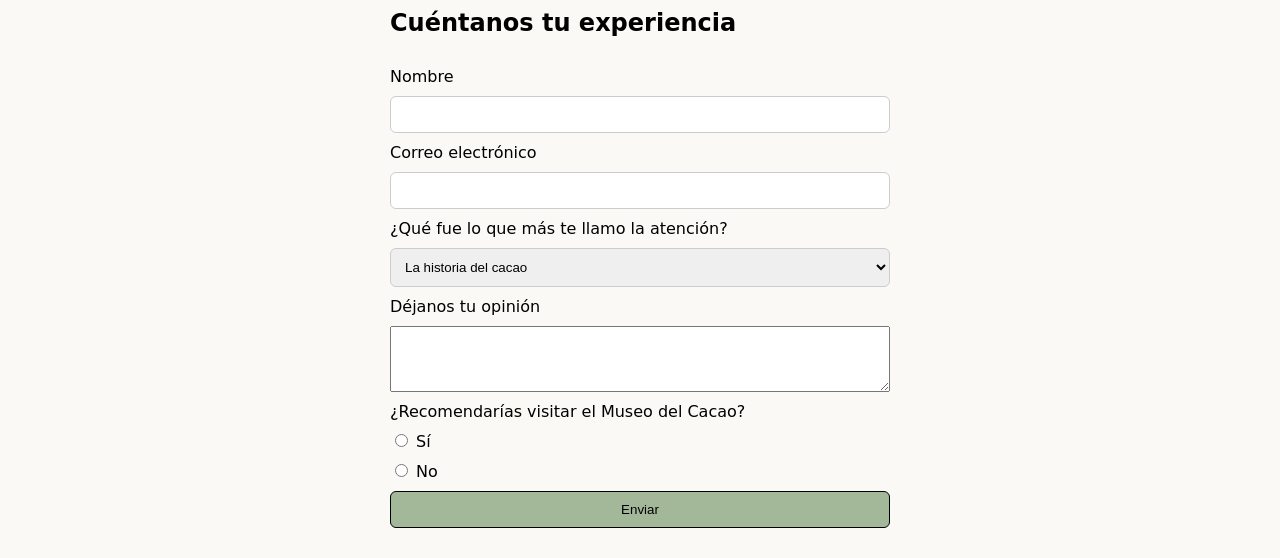
==== commit 922bcbf7: "Avance 2: Cambios en la navegacion y estilos de las secciones" ====
--- a/index.html
+++ b/index.html
@@ -1,4 +1,4 @@
-<! DOCTYPE html>
+<!DOCTYPE html>
 
     <html lang="es">
 
@@ -22,6 +22,7 @@
                         <li><a href="#inicio">Inicio</a></li>
                         <li><a href="#conoce">Conoce</a></li>
                         <li><a href="#experiencia">Vive la experiencia</a></li>
+                        <li><a href="#resultados">Voces del Museo</a></li>
                     </ul>
                 </nav>
             </header>
@@ -34,7 +35,15 @@
             </section>
 
             <section id="conoce">
-                <h2>Conoce</h2>
+                <div class="encabezado-seccion">
+                    <div class="linea-seccion"></div>
+                    <h2>Conoce</h2>
+                    <p class="conoce-descripcion">
+                        Descubre la historia del cacao ecuatoriano y su importancia
+                        como parte de nuestro patrimonio cultural.
+                    </p>
+                    <div class="linea-seccion"></div>
+                </div>
 
                 <article class="conoce-card conoce-principal">
 
@@ -147,7 +156,19 @@
 
             <section id="experiencia">
 
-                <h2>Tipos de cacao</h2>
+                <div class="encabezado-seccion">
+                    <div class="linea-seccion"></div>
+                    <h2>Vive la experiencia</h2>
+
+                    <p class="experiencia-descripcion">
+                        Descubre las variedades de cacao y recorre las salas
+                        que forman parte de la experiencia del museo.
+                    </p>
+
+                    <div class="linea-seccion"></div>
+                </div>
+
+                <h3 class="experiencia-subtitulo">Tipos de cacao</h3>
 
                 <div class="recorrido">
 
@@ -168,7 +189,7 @@
 
                 </div>
 
-                <h2>Conoce las salas</h2>
+                <h3 class="experiencia-subtitulo">Conoce las salas</h3>
 
                 <div class="recorrido">
 
@@ -221,10 +242,13 @@
 
             <section id="resultados">
 
-                <h2>Voces del Museo</h2>
-                <h3>Resultados de la encuesta</h3>
-
-                <p>Museo del Cacao - 7 participantes</p>
+                <div class="encabezado-seccion">
+                    <div class="linea-seccion"></div>
+                    <h2>Voces del Museo</h2>
+                    <h3>Resultados de la encuesta</h3>
+                    <p>Museo del Cacao - 7 participantes</p>
+                    <div class="linea-seccion"></div>
+                </div>
 
                 <div class="contenedor-resultados">
 
--- a/styles/estilos.css
+++ b/styles/estilos.css
@@ -43,12 +43,22 @@
 
 
 .navbar ul {
-  display: flex;
-  align-items: center;
-  gap: 70px;
-  list-style: none;
-  margin: 0;
-  padding: 0;
+    display: flex;
+    align-items: center;
+    gap: 0;
+    list-style: none;
+    margin: 0;
+    padding: 0;
+    flex-wrap: wrap;
+    justify-content: center;
+}
+
+.navbar li {
+    padding: 0 15px;
+}
+
+.navbar li + li {
+    border-left: 1px solid #6b4a2f;
 }
 
 .navbar a {
@@ -93,3 +103,113 @@
   margin: 0;
 }
 
+.encabezado-seccion {
+  text-align: center;
+  max-width: 900px;
+  margin: 0 auto 40px;
+  padding: 25px 20px;
+  background-color: #f3efe8;
+  border-radius: 18px;
+  box-sizing: border-box;
+}
+
+.linea-seccion {
+  width: 100%;
+  max-width: 820px;
+  height: 3px;
+  background-color: #6b4a2f;
+  margin: 0 auto 20px;
+  border-radius: 999px;
+}
+
+.encabezado-seccion .linea-seccion:last-of-type {
+  margin: 20px auto 0;
+}
+
+#conoce,
+#experiencia,
+#resultados {
+  padding: 80px 20px;
+  border-radius: 20px;
+  margin: 30px auto;
+  box-sizing: border-box;
+}
+
+#conoce {
+  background-color: #fcfaf6;
+}
+
+#experiencia {
+  background-color: #f8f5ef;
+}
+
+#resultados {
+  background-color: #fcfaf6;
+}
+
+.encabezado-seccion {
+    width: 100%;
+    max-width: none;
+    margin: 0 0 40px;
+    padding: 30px 20px;
+    background-color: #f3efe8;
+    border-radius: 0;
+    box-sizing: border-box;
+    text-align: center;
+}
+
+.linea-seccion {
+    width: 100%;
+    max-width: none;
+    height: 3px;
+    background-color: #6b4a2f;
+    margin: 0 auto 20px;
+    border-radius: 0;
+}
+
+.encabezado-seccion .linea-seccion:last-of-type {
+    margin: 20px auto 0;
+}
+
+#conoce > .encabezado-seccion,
+#experiencia > .encabezado-seccion,
+#resultados > .encabezado-seccion {
+    width: auto;
+    margin-left: -20px;
+    margin-right: -20px;
+}
+
+#conoce,
+#experiencia,
+#resultados {
+    width: 100%;
+    max-width: none;
+    background-color: #f8f5ef;
+    padding: 80px 20px;
+    margin: 30px auto;
+    border-radius: 20px;
+    box-sizing: border-box;
+}
+
+.encabezado-seccion {
+    width: 100%;
+    max-width: none;
+    background-color: #f3efe8;
+    border-radius: 0;
+    padding: 30px 20px;
+    margin: 0 0 40px;
+    box-sizing: border-box;
+    text-align: center;
+}
+
+.linea-seccion {
+    width: 100%;
+    max-width: none;
+    height: 3px;
+    background-color: #6b4a2f;
+    margin: 0 auto 20px;
+}
+
+.encabezado-seccion .linea-seccion:last-of-type {
+    margin: 20px auto 0;
+}
--- a/styles/estilos-conoce.css
+++ b/styles/estilos-conoce.css
@@ -1,5 +1,4 @@
 #conoce {
-    padding: 80px 20px;
     font-family: system-ui, -apple-system, sans-serif;
 }
 
@@ -8,6 +7,14 @@
     font-size: 3rem;
     text-align: center;
     margin-bottom: 40px;
+}
+
+#conoce .conoce-descripcion {
+    text-align: center;
+    max-width: 700px;
+    margin: 0 auto 40px;
+    line-height: 1.6;
+    color: #2b2b2b;
 }
 
 #conoce .conoce-principal {
--- a/styles/estilos-experiencia.css
+++ b/styles/estilos-experiencia.css
@@ -1,4 +1,3 @@
-
 .recorrido {
   display: grid;
   grid-template-columns: repeat(3, 1fr);
@@ -16,6 +15,21 @@
   text-align: center;
 }
 
+.experiencia-descripcion {
+    text-align: center;
+    max-width: 700px;
+    margin: 0 auto 40px;
+    line-height: 1.6;
+    color: #2b2b2b;
+}
+
+.experiencia-subtitulo {
+    color: #553d2a;
+    font-size: 1.8rem;
+    text-align: center;
+    margin: 40px 0 25px;
+}
+
 .etapa img {
   width: 100%;
   height: 400px;
@@ -24,13 +38,11 @@
 
 }
 
-
-
 .formulario {
   display: flex;
   flex-direction: column;
   gap: 10px;
-  max-width: 500;
+  max-width: 500px;
   margin: 0 auto;
 }
 
@@ -43,17 +55,19 @@
 
 .formulario button {
   padding: 10px;
-  border: black;
+  border: 1px solid black;
   border-radius: 6px;
   cursor: pointer;
   background-color: #a3b899;
+}
+
 @media (max-width: 768px) {
     .navbar {
         max-width: 100%;
         padding: 15px;
         box-sizing: border-box;
     }
-  }
+
     .navbar ul {
         gap: 15px;
         flex-wrap: wrap;
@@ -67,4 +81,8 @@
     .intro-container p {
         font-size: 1.2rem;
     }
+
+    .recorrido {
+        grid-template-columns: 1fr;
+    }
   }
--- a/styles/resultados.css
+++ b/styles/resultados.css
@@ -1,9 +1,11 @@
 #resultados {
-  max-width: 1400px; 
-  margin: 0 auto;    
-  width: 100%;
-  padding: 0 20px;  
-  box-sizing: border-box;
+    width: 100%;
+    max-width: none;
+    margin: 30px auto;
+    padding: 80px 20px;
+    background-color: #f8f5ef;
+    border-radius: 20px;
+    box-sizing: border-box;
 }
 
 #resultados h2 {
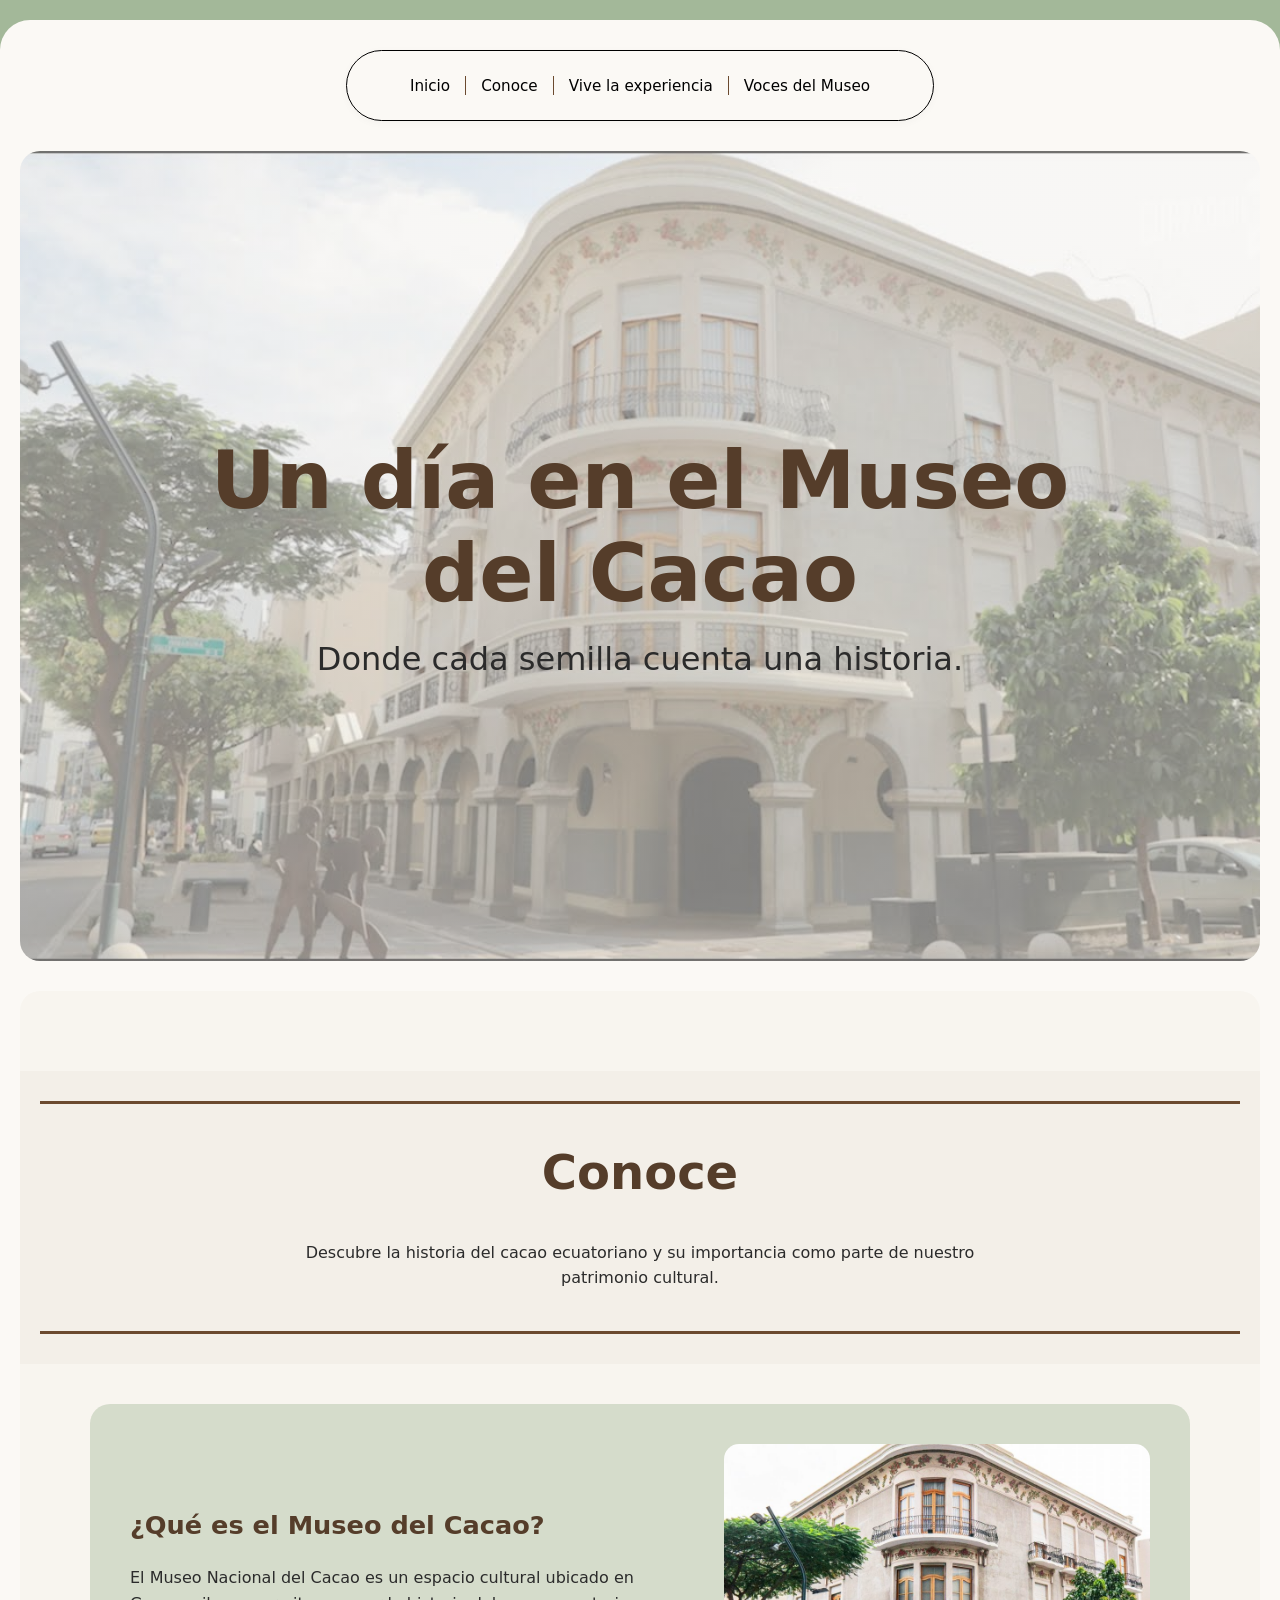
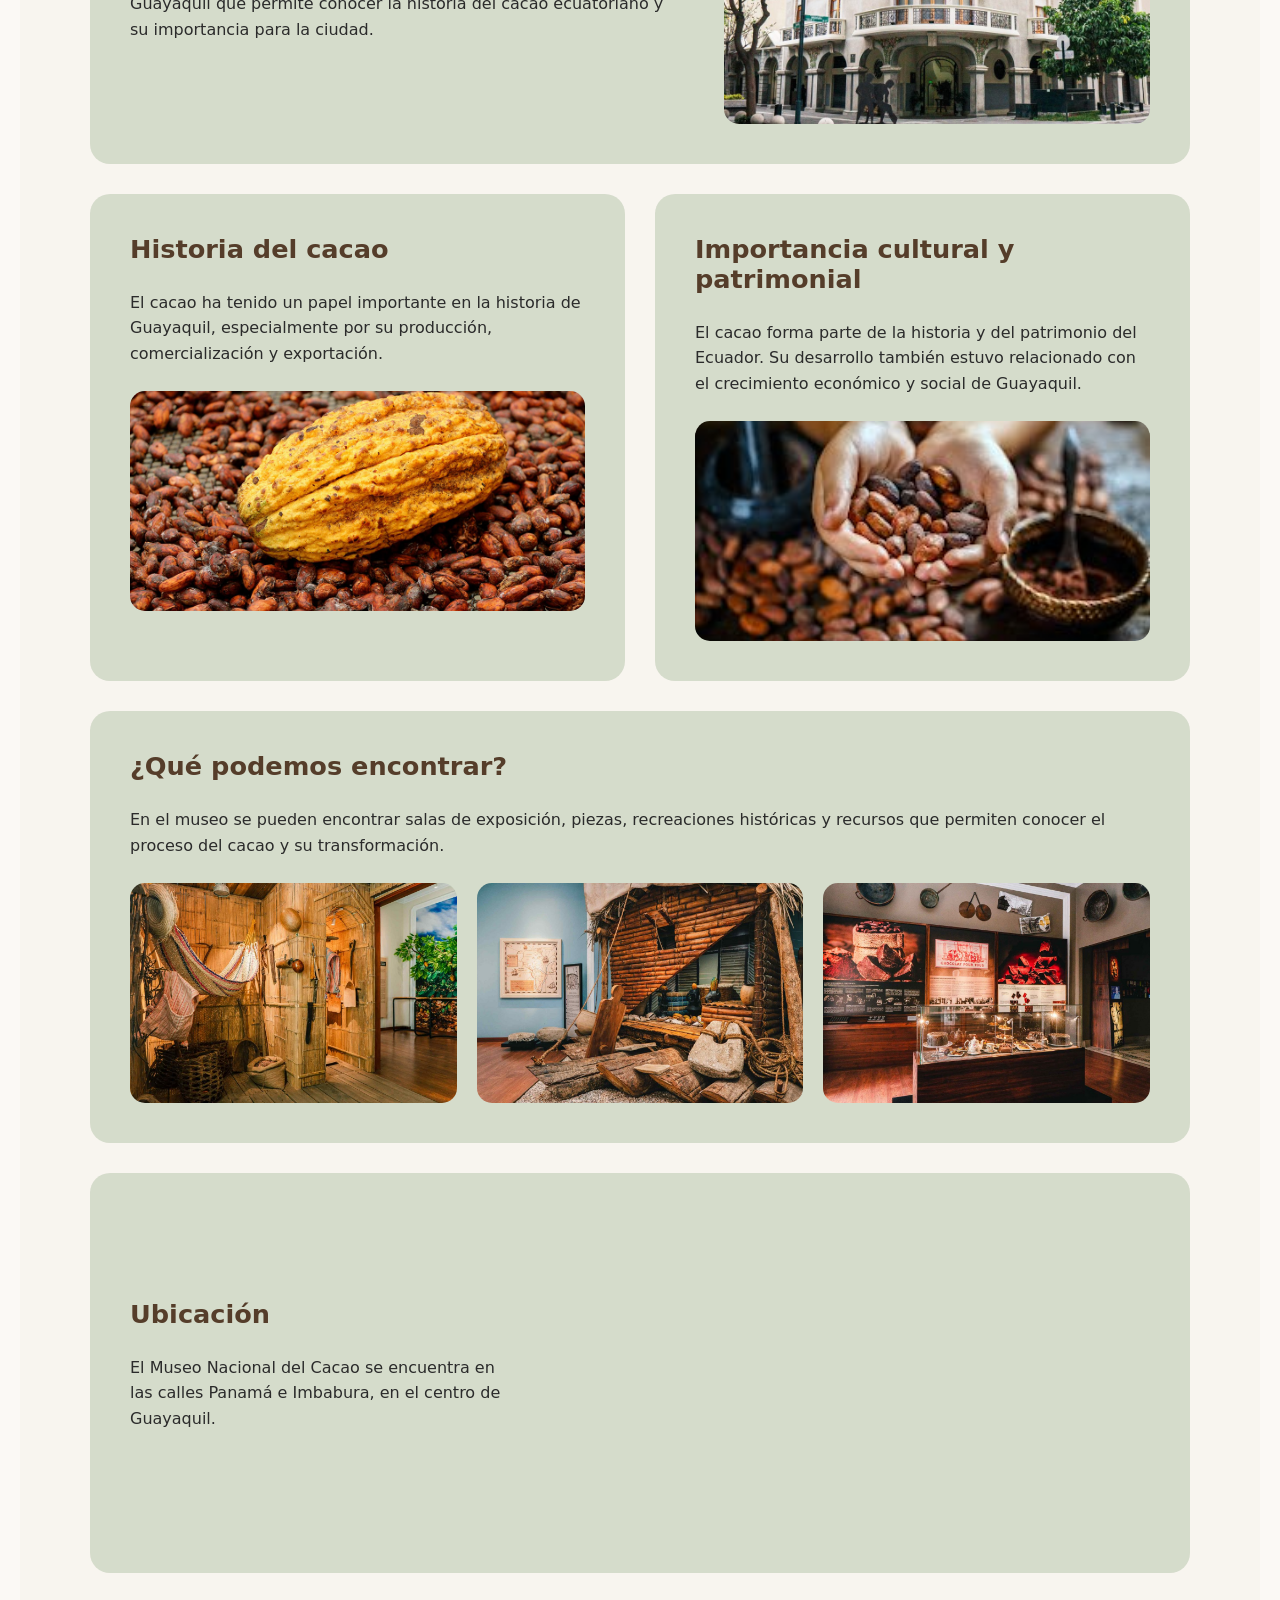
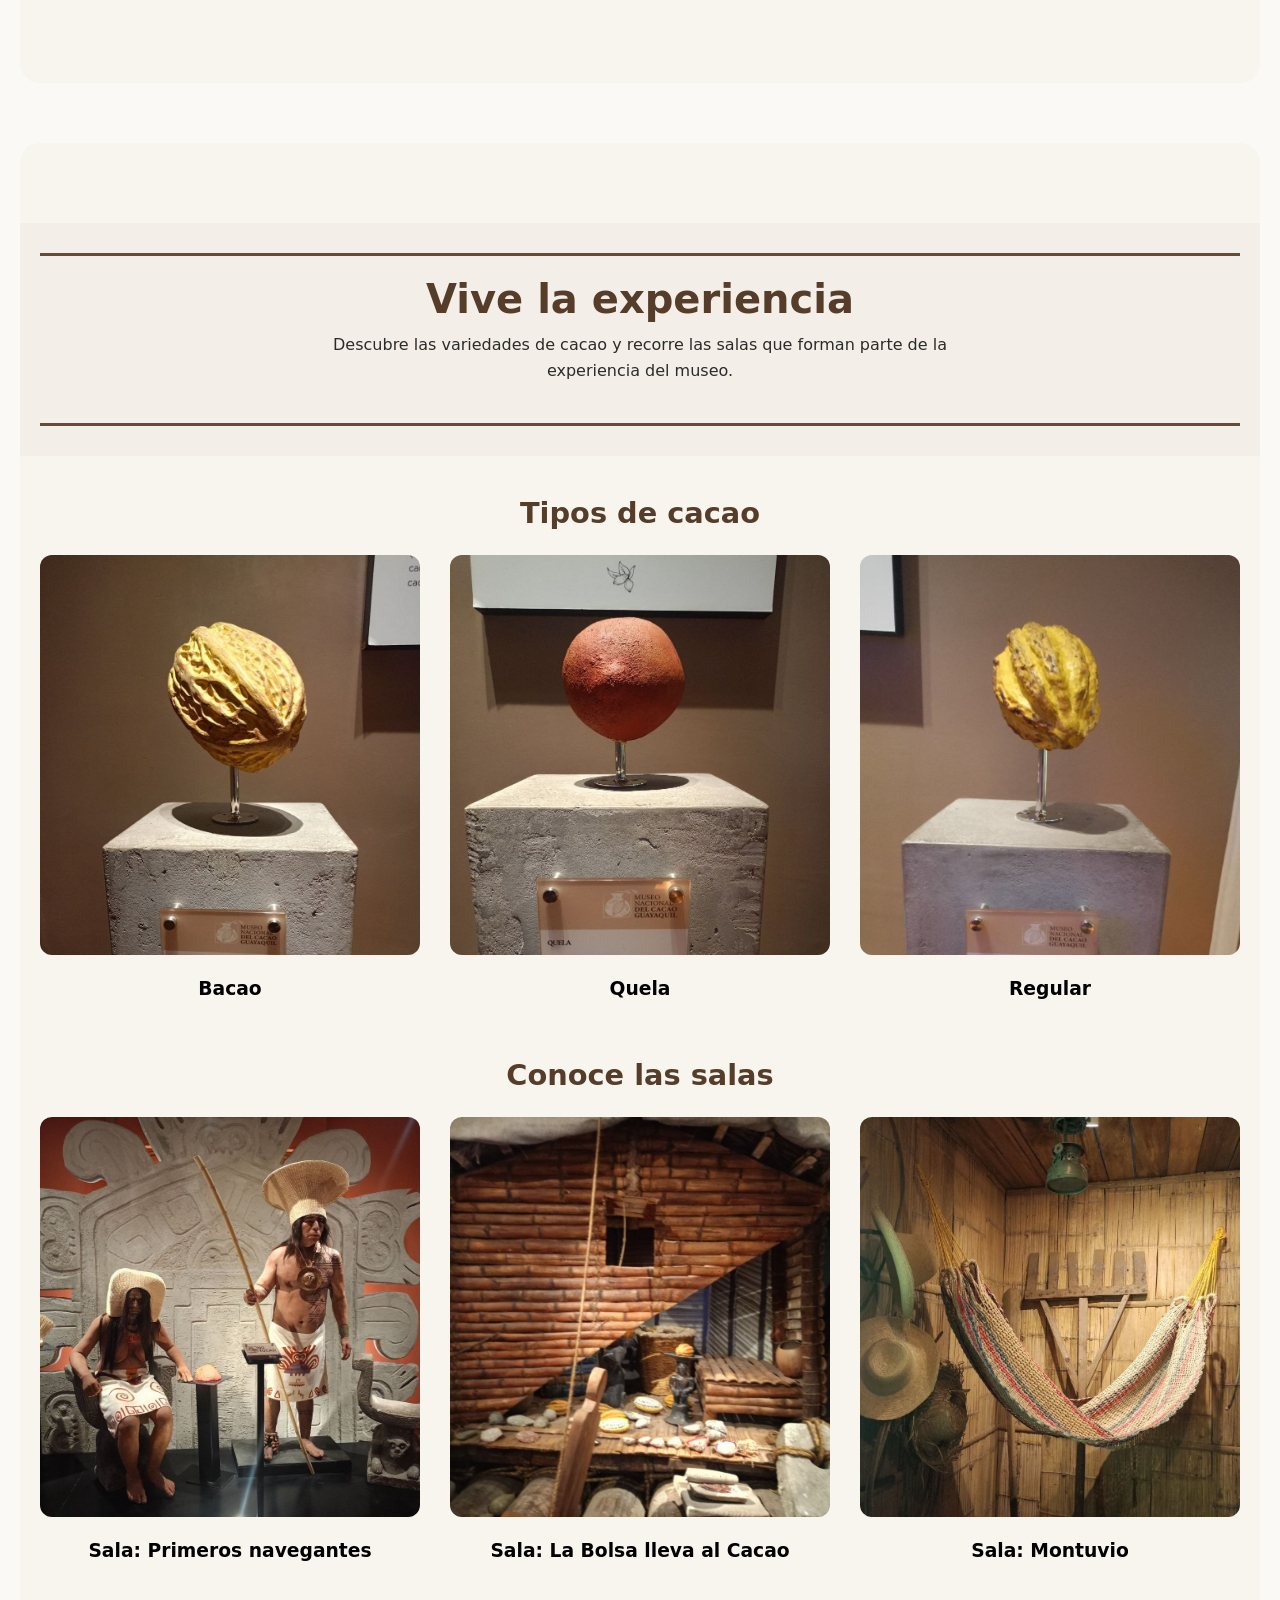
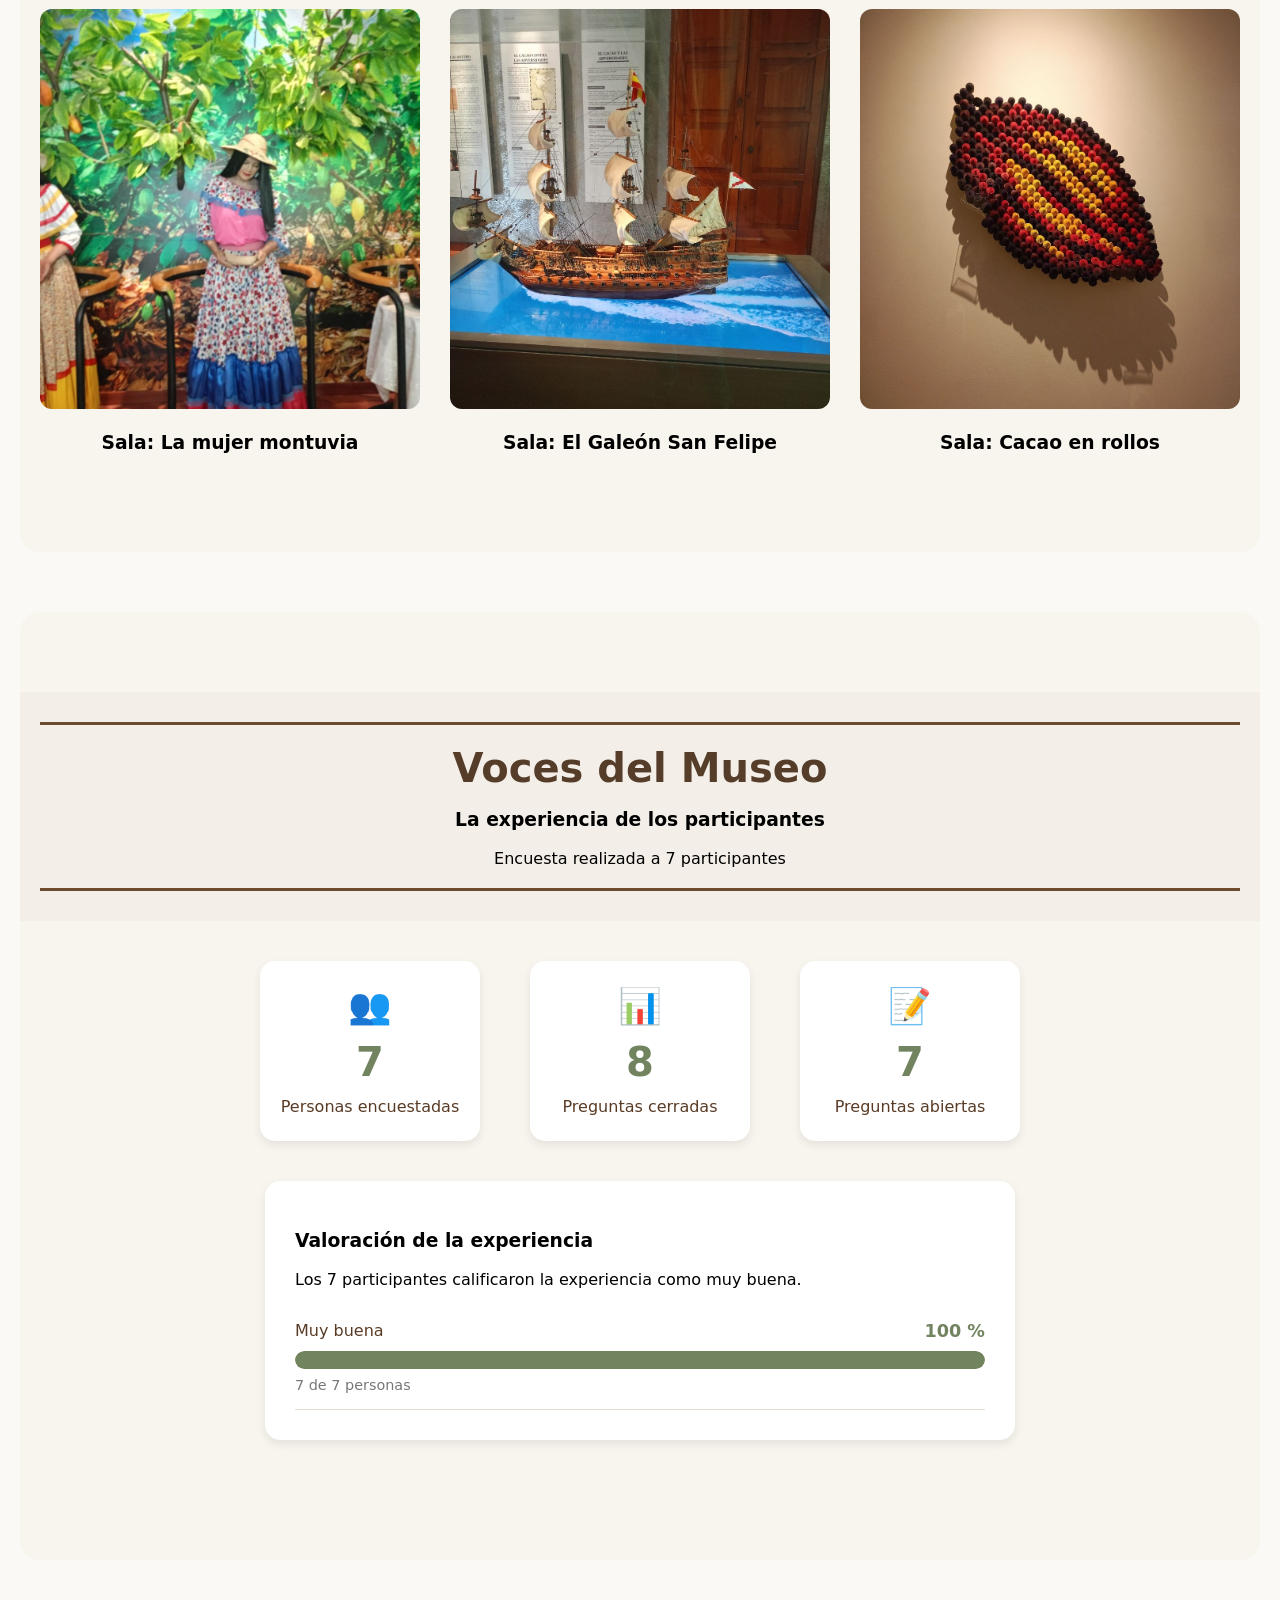
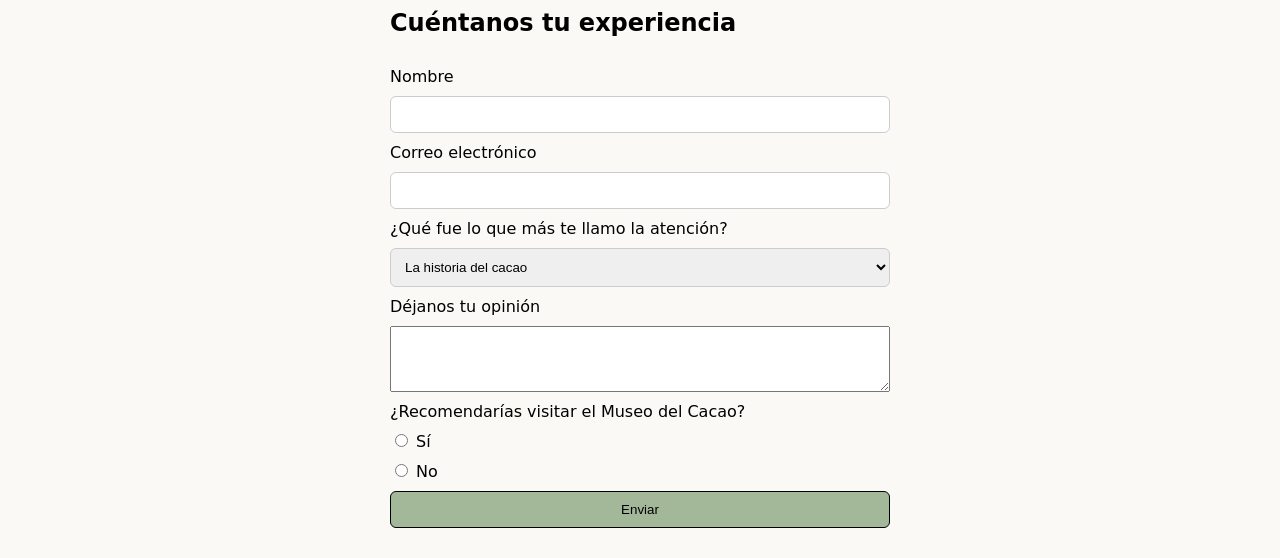
==== commit 64bd408f: "Update section: Voces del museo" ====
--- a/index.html
+++ b/index.html
@@ -245,8 +245,8 @@
                 <div class="encabezado-seccion">
                     <div class="linea-seccion"></div>
                     <h2>Voces del Museo</h2>
-                    <h3>Resultados de la encuesta</h3>
-                    <p>Museo del Cacao - 7 participantes</p>
+                    <h3>La experiencia de los participantes</h3>
+                    <p>Encuesta realizada a 7 participantes</p>
                     <div class="linea-seccion"></div>
                 </div>
 
@@ -262,6 +262,12 @@
                         <span class="icono">📊</span>
                         <h3>8</h3>
                         <p>Preguntas cerradas</p>
+                    </div>
+
+                    <div class="tarjeta-resultado">
+                        <span class="icono">📝</span>
+                        <h3>7</h3>
+                        <p>Preguntas abiertas</p>
                     </div>
 
                 </div>
--- a/styles/resultados.css
+++ b/styles/resultados.css
@@ -9,10 +9,10 @@
 }
 
 #resultados h2 {
-  color: #553d2a;
-  font-size: 2.5rem;
-  margin: 10px 0 10px 0;
-  text-align: center;
+    color: #553d2a;
+    font-size: 2.5rem;
+    margin: 10px 0 10px 0;
+    text-align: center;
 }
 
 
@@ -35,18 +35,23 @@
 
 .icono {
     font-size: 35px;
+    text-align: center;
+    display: block;
+
 }
 
 .tarjeta-resultado h3 {
     color: #71845f;
     font-size: 40px;
     margin: 12px 0;
+    text-align: center;
 }
 
 .tarjeta-resultado p {
     color: #593b25;
     font-size: 16px;
     margin: 0;
+    text-align: center;
 }
 
 
@@ -98,4 +103,4 @@
 .resultado-info strong {
     color: #71845f;
     font-size: 1.1rem;
-}
+}
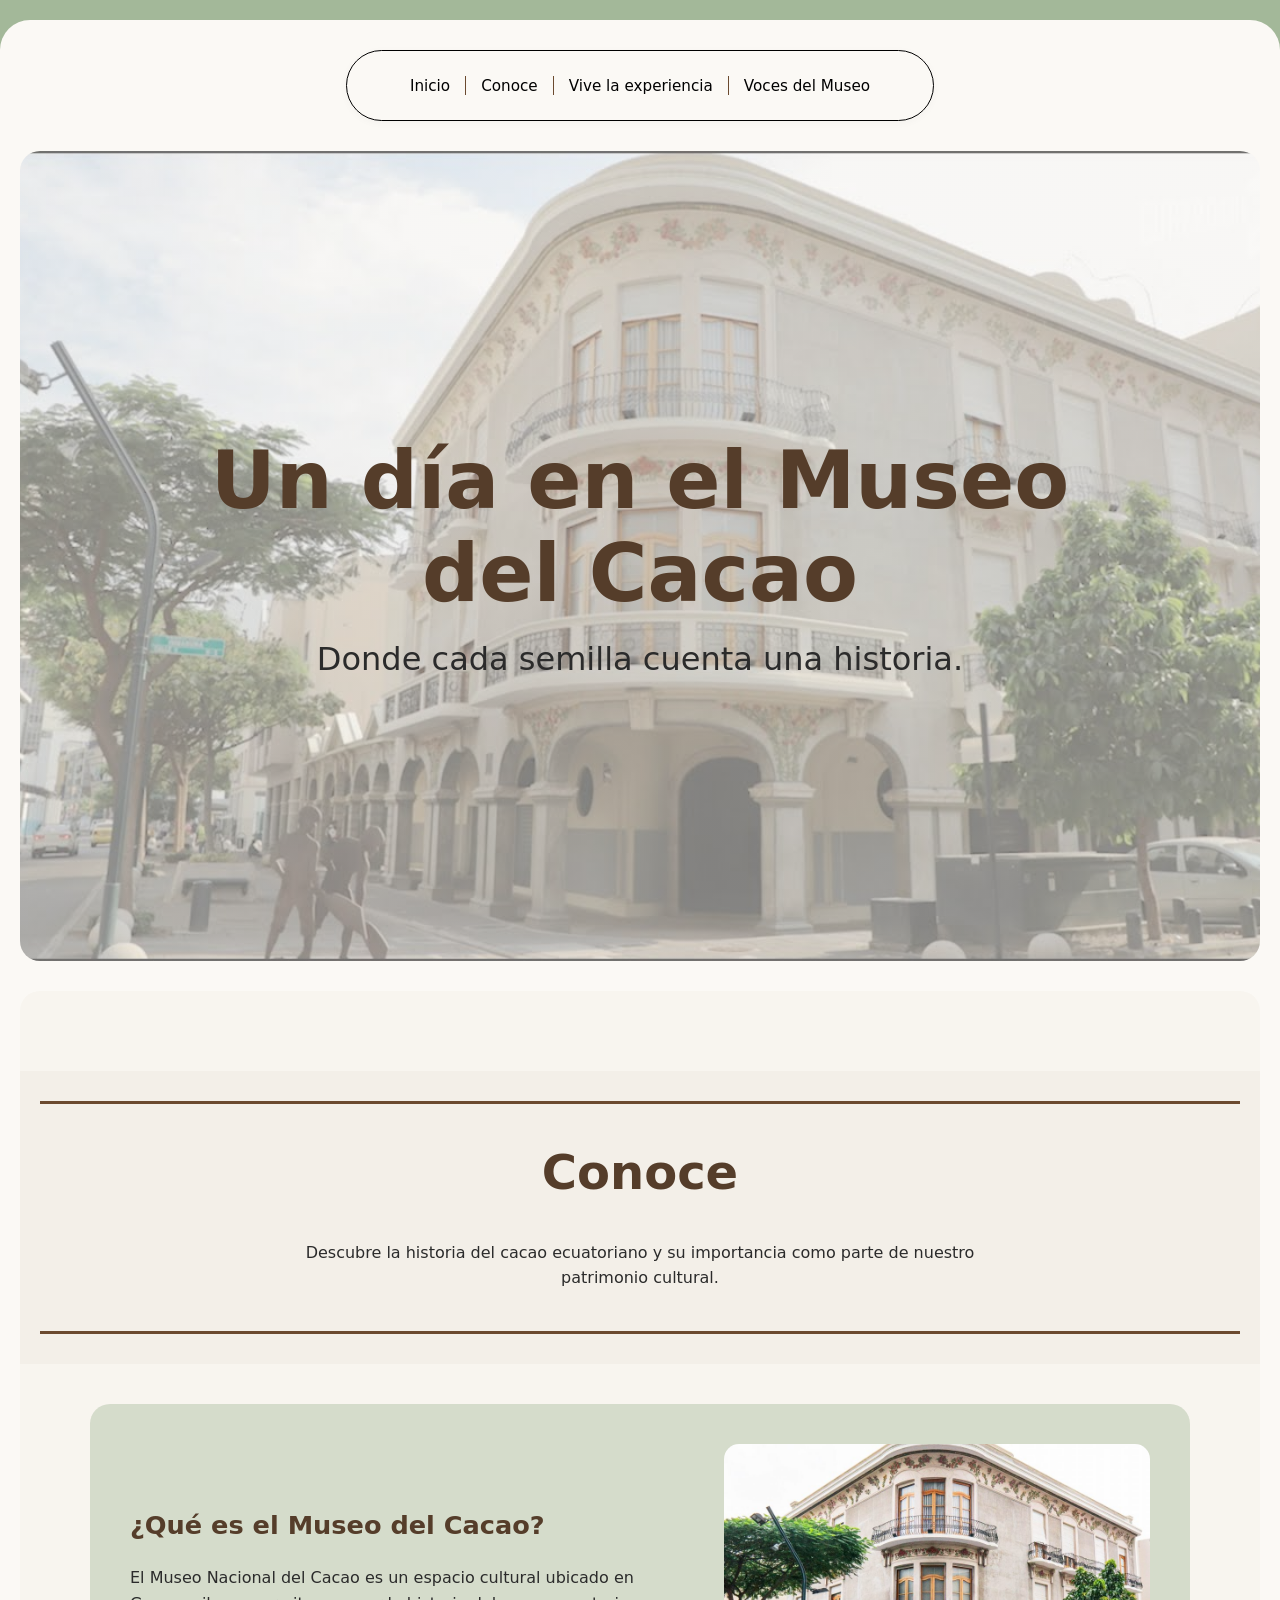
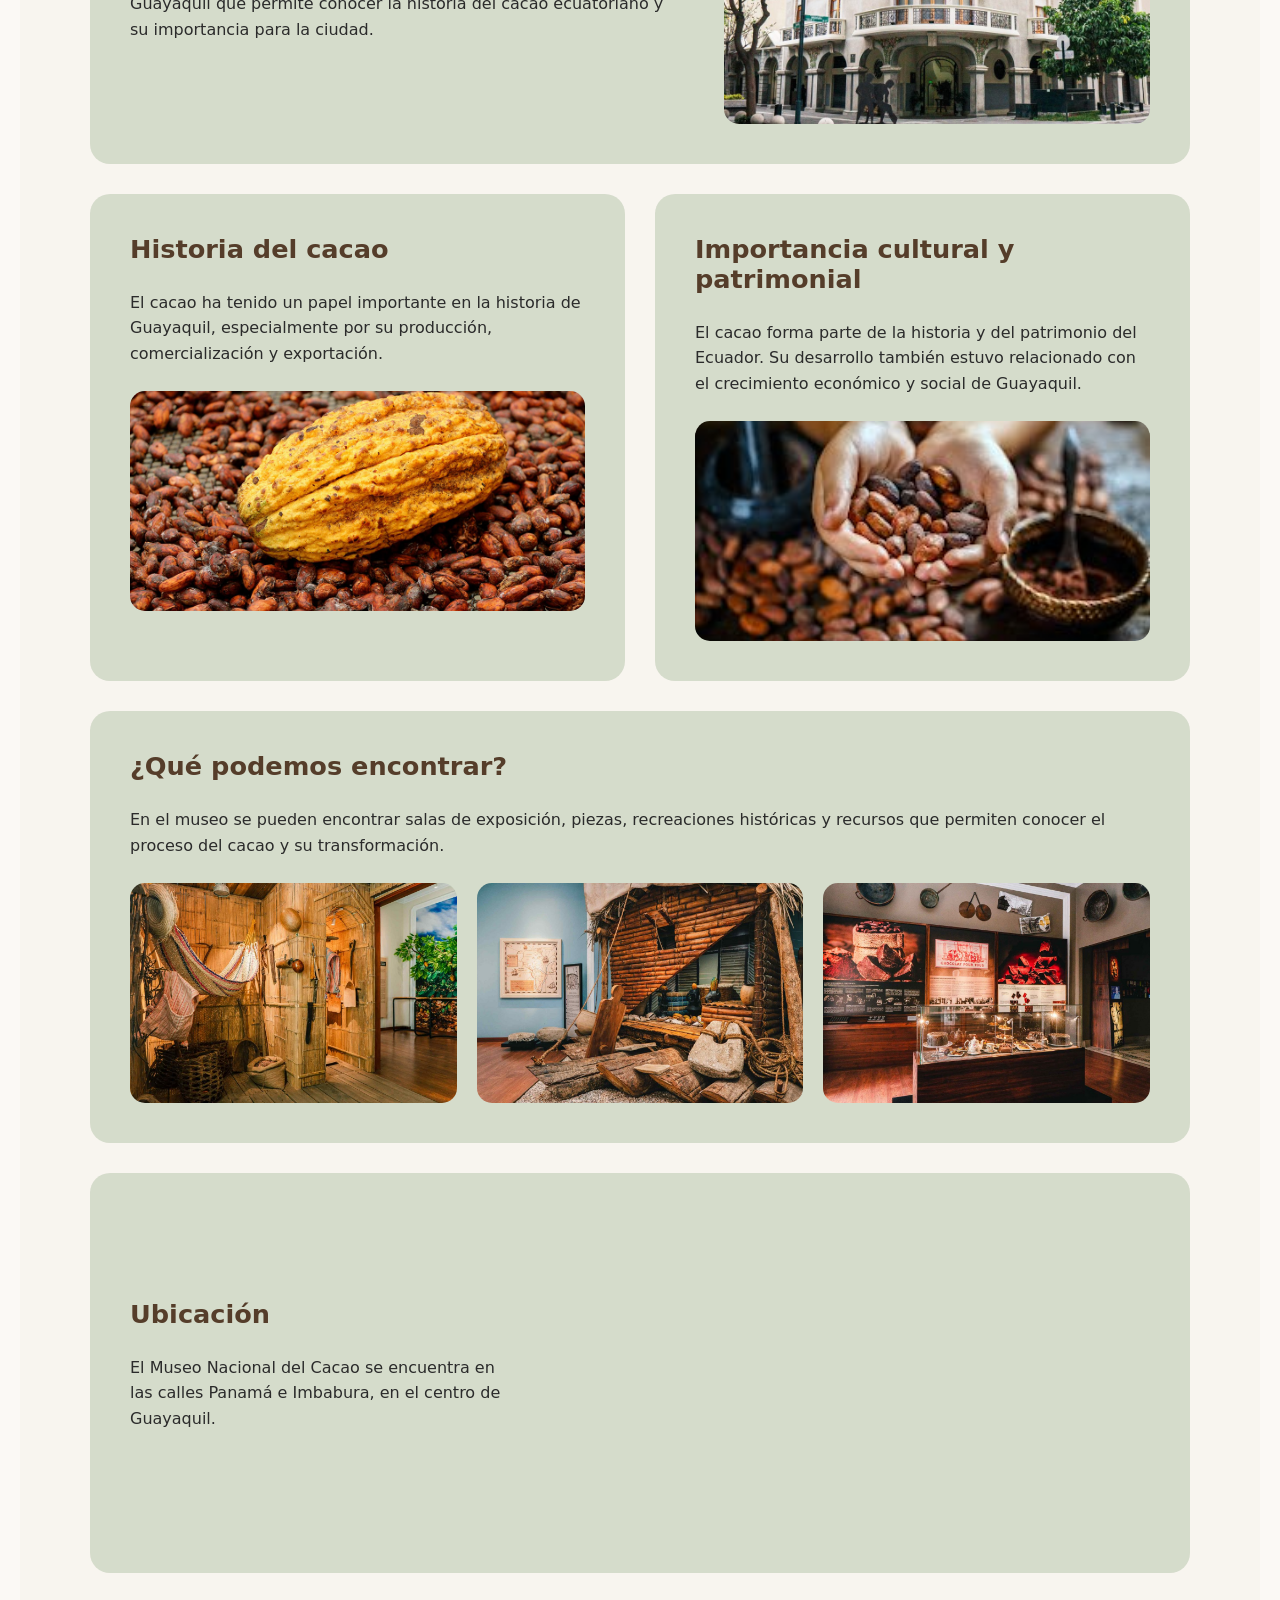
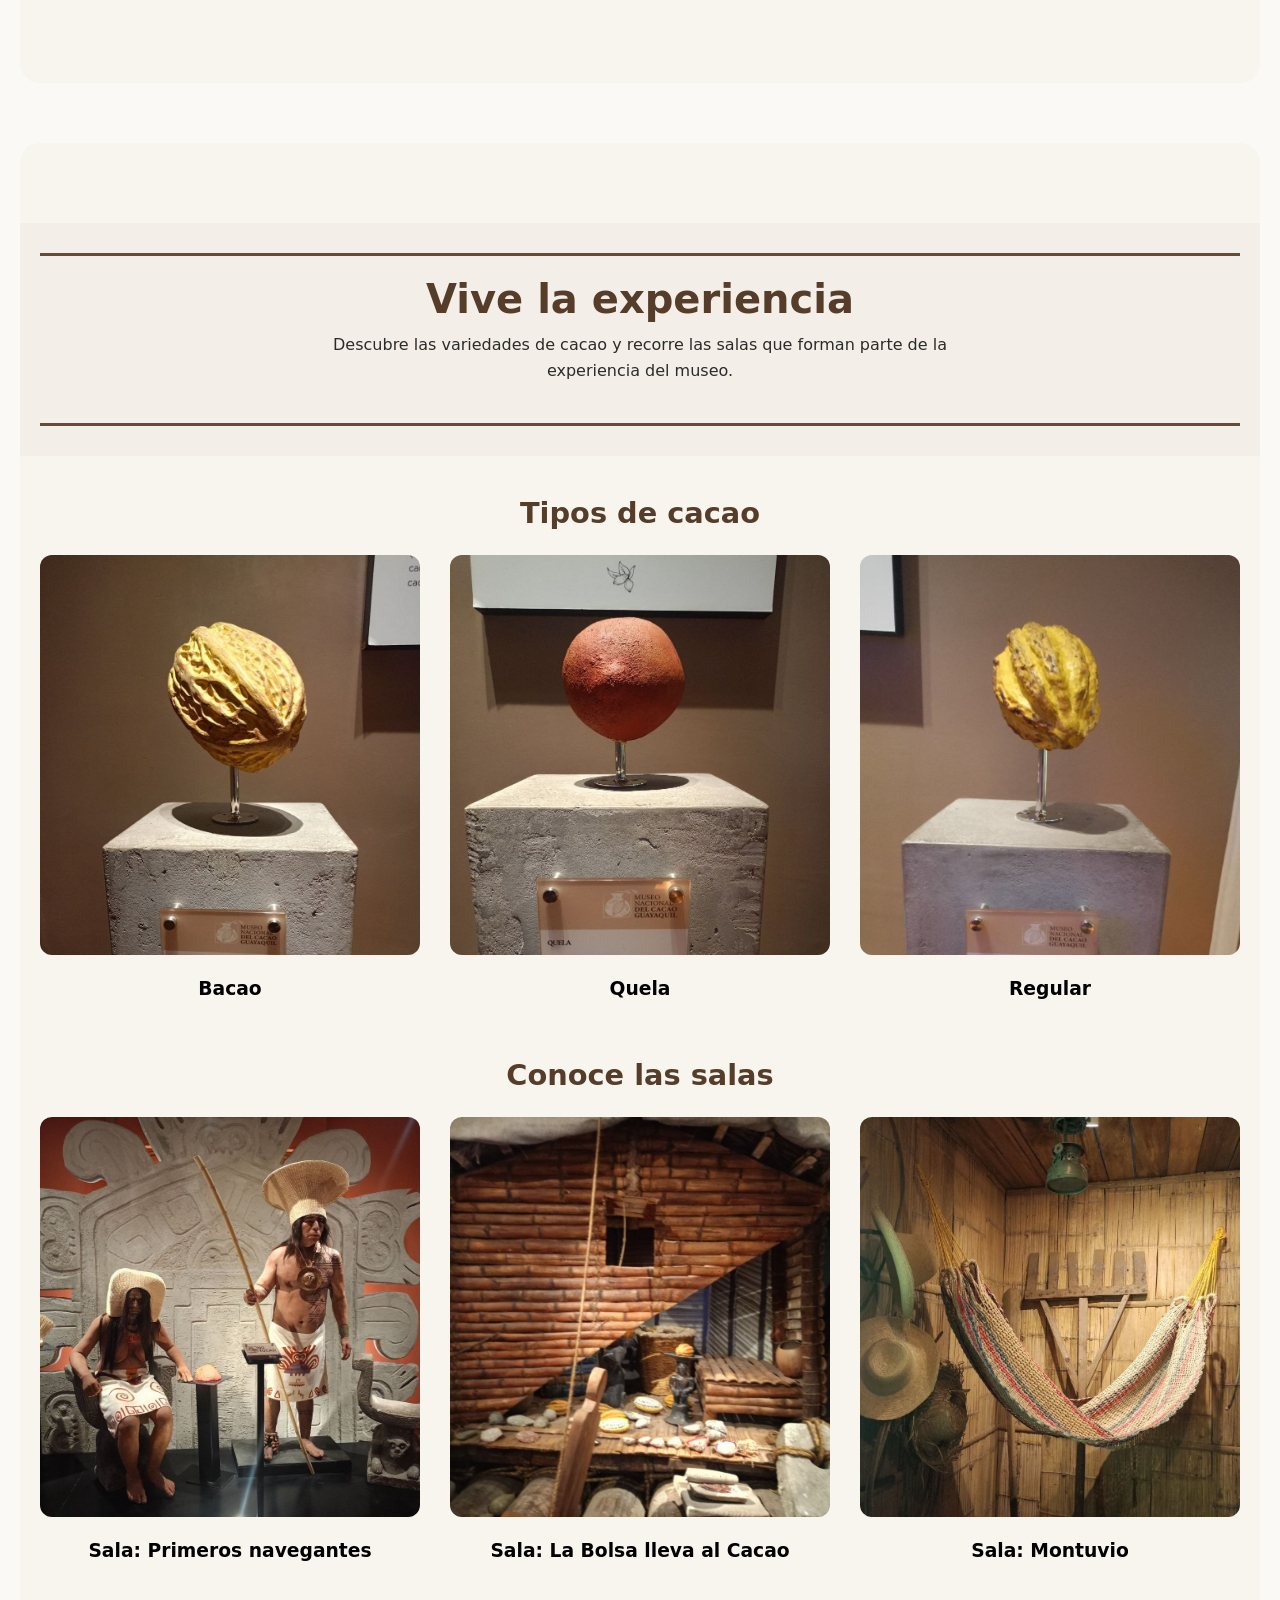
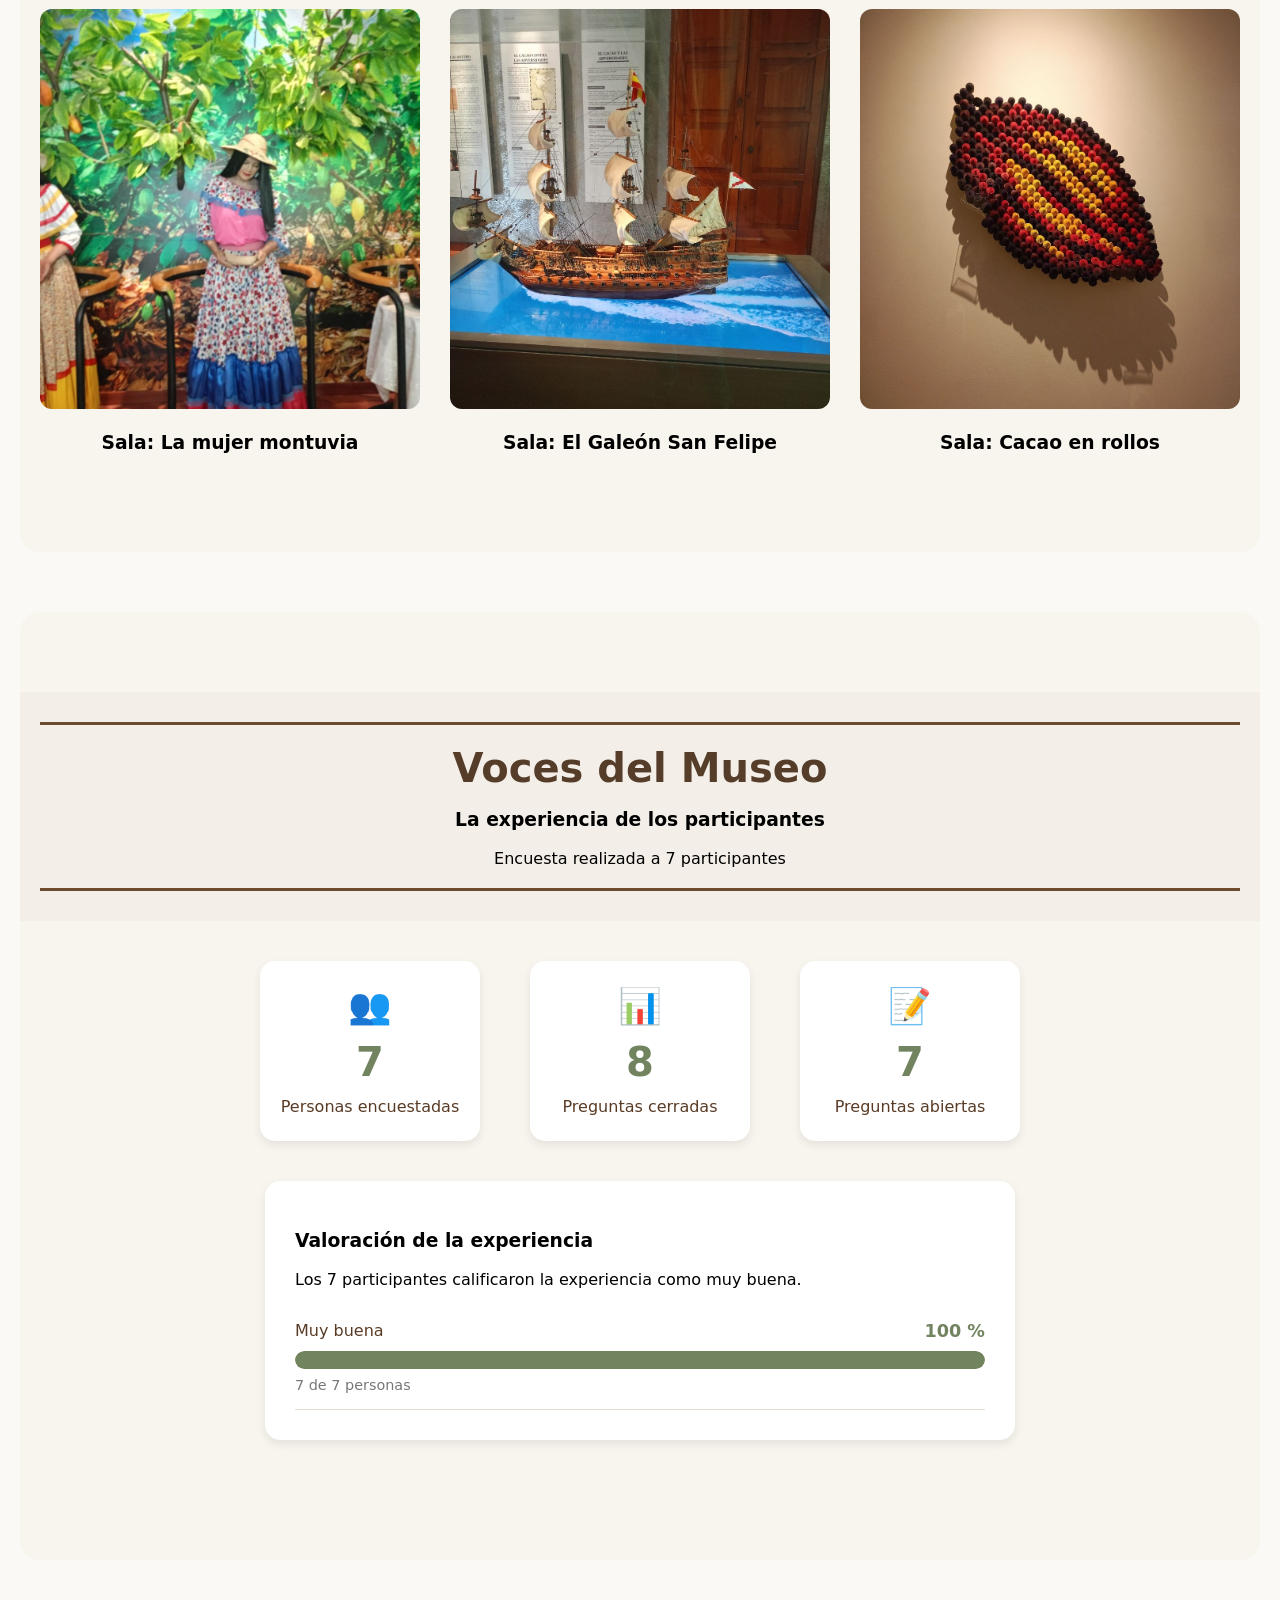
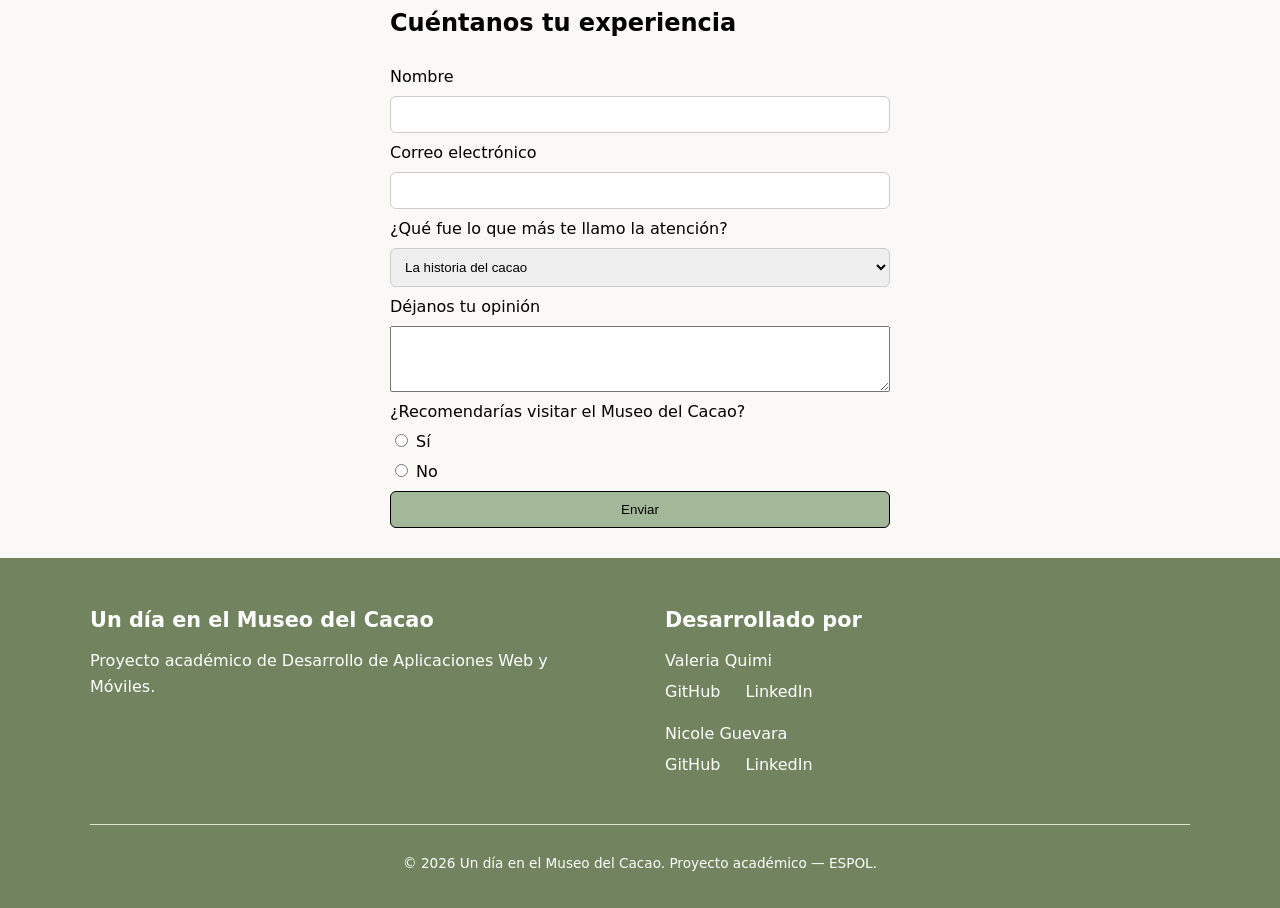
==== commit 7b1675c4: "Agregar footer con informacion de autoras" ====
--- a/index.html
+++ b/index.html
@@ -11,6 +11,7 @@
         <link rel="stylesheet" href="styles/estilos-conoce.css">
         <link rel="stylesheet" href="styles/estilos-experiencia.css">
         <link rel="stylesheet" href="styles/resultados.css">
+        <link rel="stylesheet" href="styles/footer.css">
     </head>
 
 
@@ -345,6 +346,56 @@
 
         </main>
 
+        <footer class="footer">
+
+            <div class="footer-contenido">
+
+                <div class="footer-proyecto">
+                    <h3>Un día en el Museo del Cacao</h3>
+                    <p>
+                        Proyecto académico de Desarrollo de
+                        Aplicaciones Web y Móviles.
+                    </p>
+                </div>
+
+                <div class="footer-autores">
+                    <h3>Desarrollado por</h3>
+
+                    <div class="footer-autor">
+                        <p>Valeria Quimi</p>
+                        <a href="https://github.com/ValeriaQuimi"
+                           target="_blank" rel="noopener noreferrer">
+                            GitHub
+                        </a>
+                        <a href="https://www.linkedin.com/in/vriaquim/"
+                           target="_blank" rel="noopener noreferrer">
+                            LinkedIn
+                        </a>
+                    </div>
+
+                    <div class="footer-autor">
+                        <p>Nicole Guevara</p>
+                        <a href="https://github.com/nicguecrz-glitch"
+                           target="_blank" rel="noopener noreferrer">
+                            GitHub
+                        </a>
+                        <a href="https://www.linkedin.com/in/nicole-guevara-cruz-80ba97299/"
+                           target="_blank" rel="noopener noreferrer">
+                            LinkedIn
+                        </a>
+                    </div>
+                </div>
+
+            </div>
+
+            <div class="footer-inferior">
+                <p>
+                    &copy; 2026 Un día en el Museo del Cacao.
+                    Proyecto académico — ESPOL.
+                </p>
+            </div>
+
+        </footer>
+
     </body>
-
-    </html>+</html>
--- a/styles/footer.css
+++ b/styles/footer.css
@@ -0,0 +1,64 @@
+.footer {
+    background-color: #71845f;
+    color: #ffffff;
+    padding: 50px 30px 20px;
+    font-family: system-ui, -apple-system, sans-serif;
+}
+
+.footer-contenido {
+    display: grid;
+    grid-template-columns: 1fr 1fr;
+    gap: 50px;
+    max-width: 1100px;
+    margin: 0 auto;
+}
+
+.footer h3 {
+    font-size: 1.3rem;
+    margin-top: 0;
+    margin-bottom: 15px;
+}
+
+.footer p {
+    line-height: 1.6;
+}
+
+.footer-autor {
+    margin-bottom: 20px;
+}
+
+.footer-autor p {
+    margin-bottom: 8px;
+    font-weight: 500;
+}
+
+.footer a {
+    color: #ffffff;
+    text-decoration: none;
+    margin-right: 20px;
+    border-bottom: 1px solid transparent;
+}
+
+.footer a:hover {
+    border-bottom-color: #ffffff;
+}
+
+.footer-inferior {
+    max-width: 1100px;
+    margin: 30px auto 0;
+    padding-top: 15px;
+    border-top: 1px solid #d9e3cf;
+    text-align: center;
+    font-size: 0.85rem;
+}
+
+@media (max-width: 768px) {
+    .footer-contenido {
+        grid-template-columns: 1fr;
+        gap: 25px;
+    }
+
+    .footer {
+        padding: 35px 20px 15px;
+    }
+}
